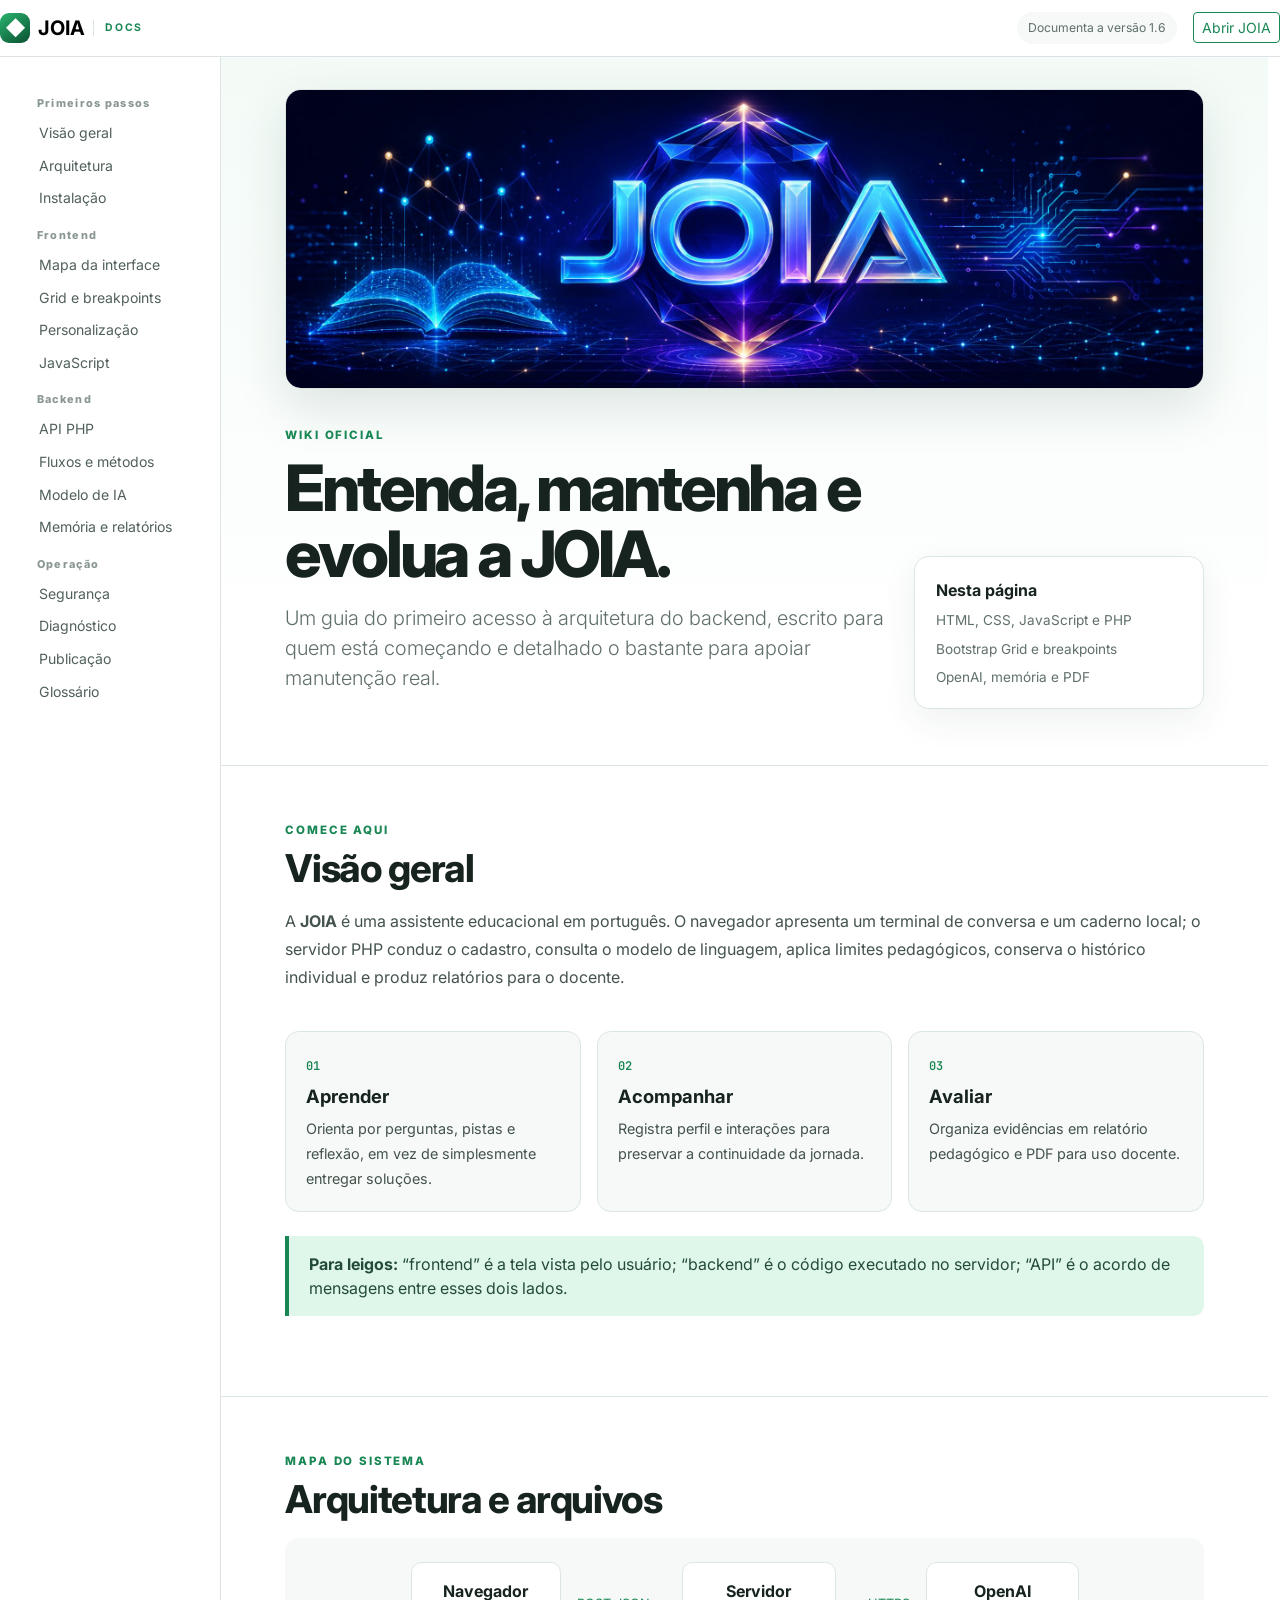
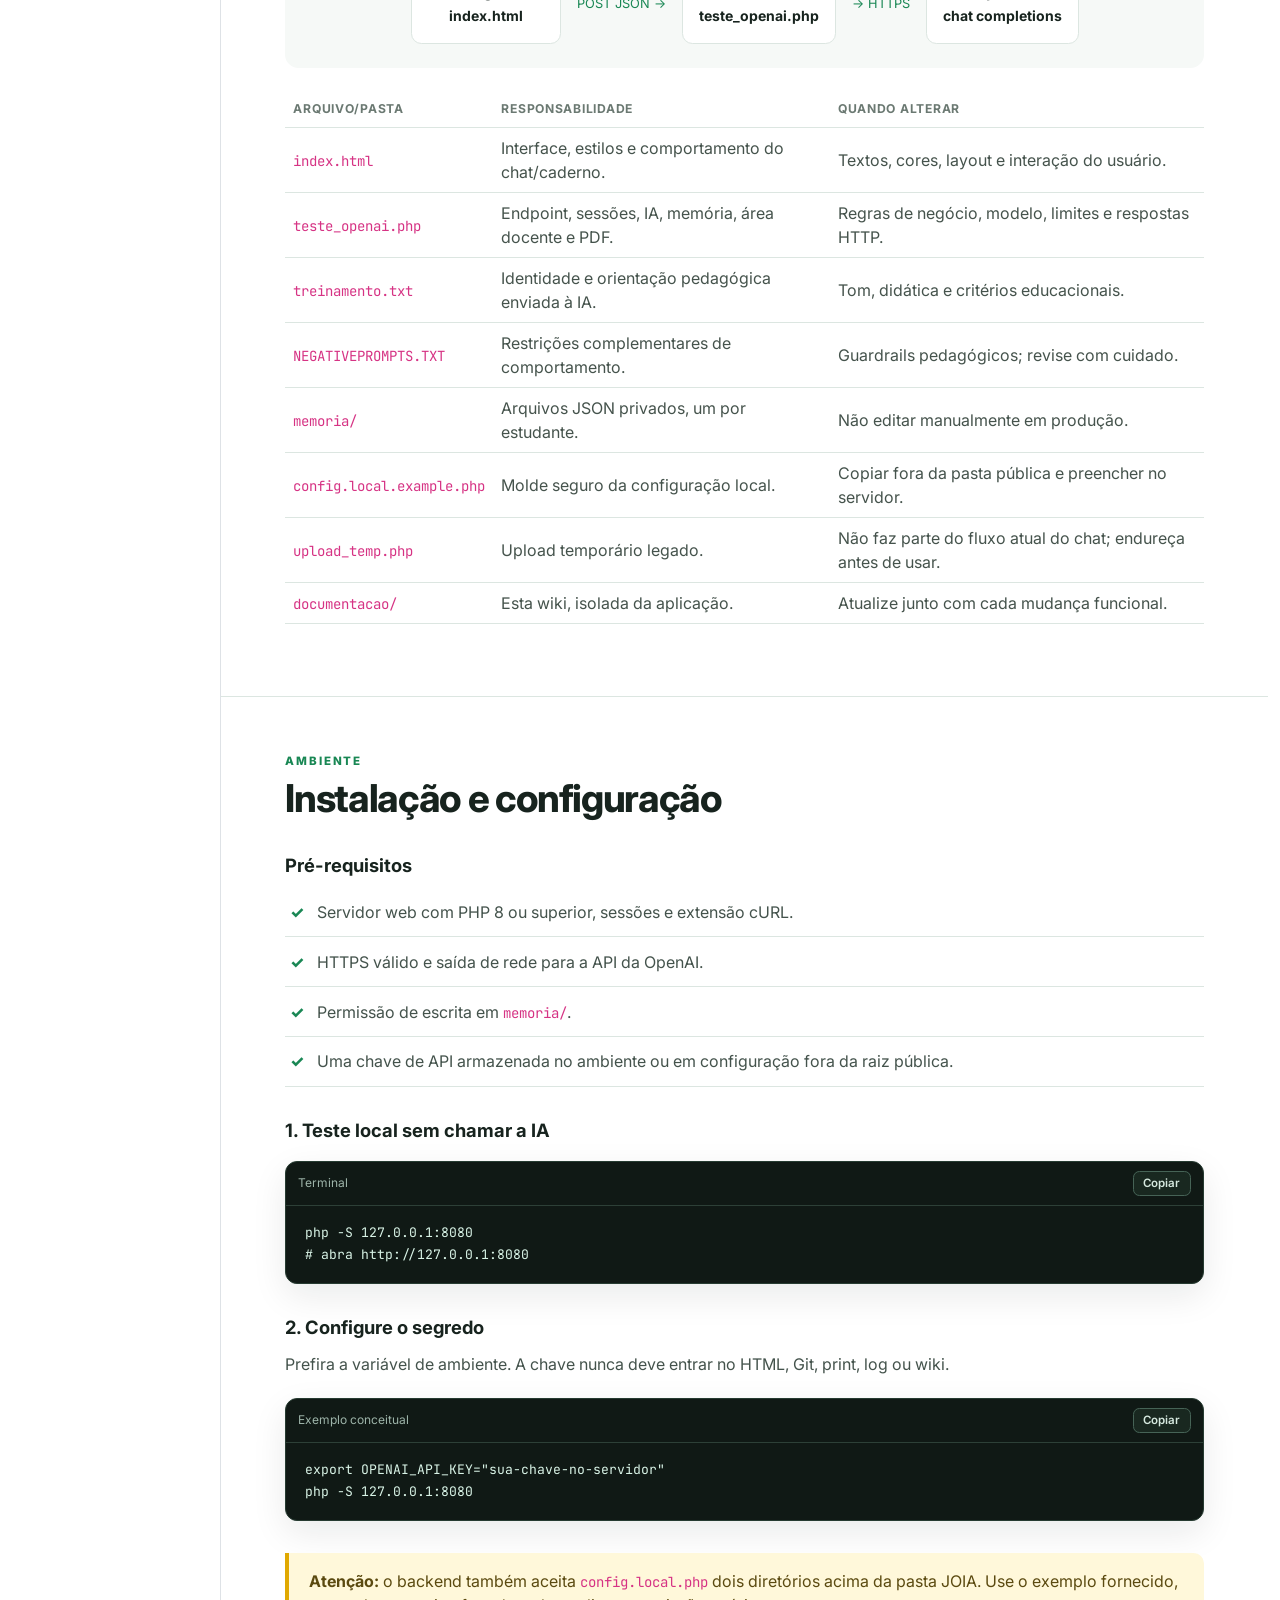
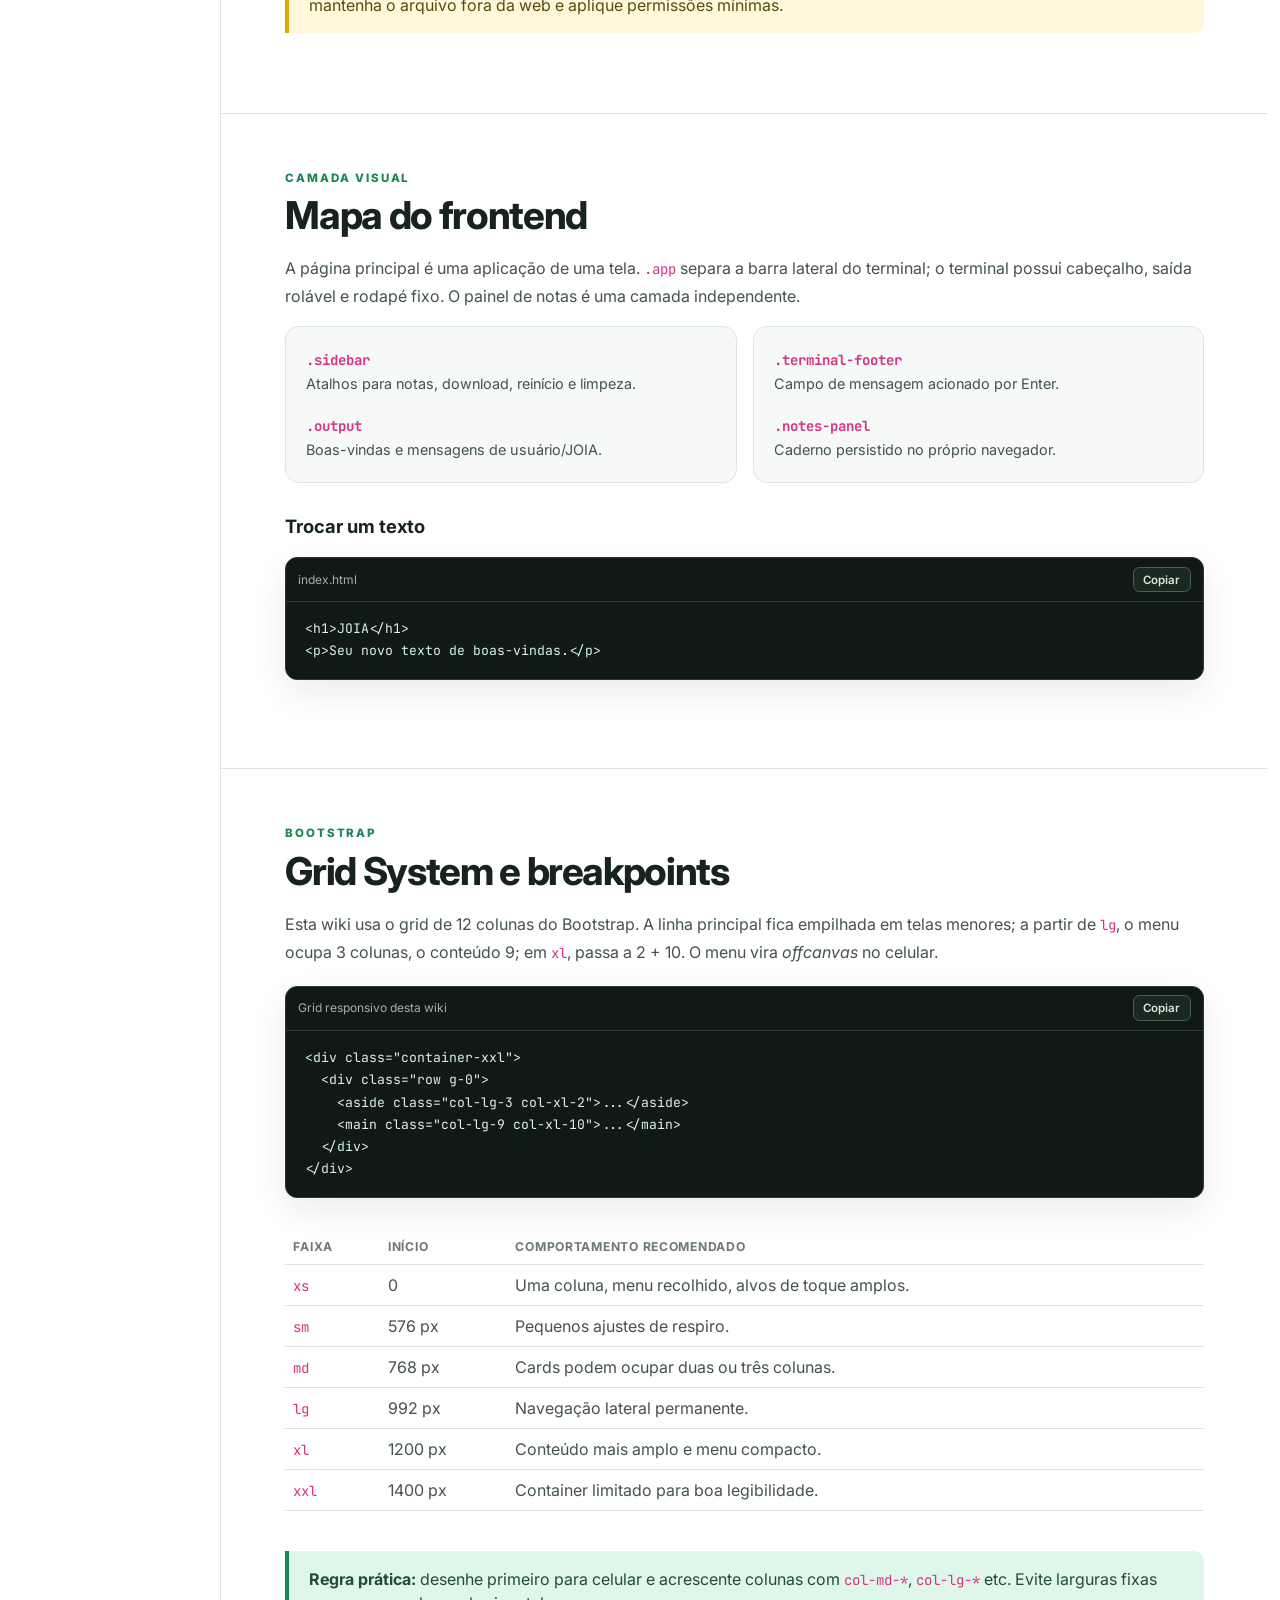
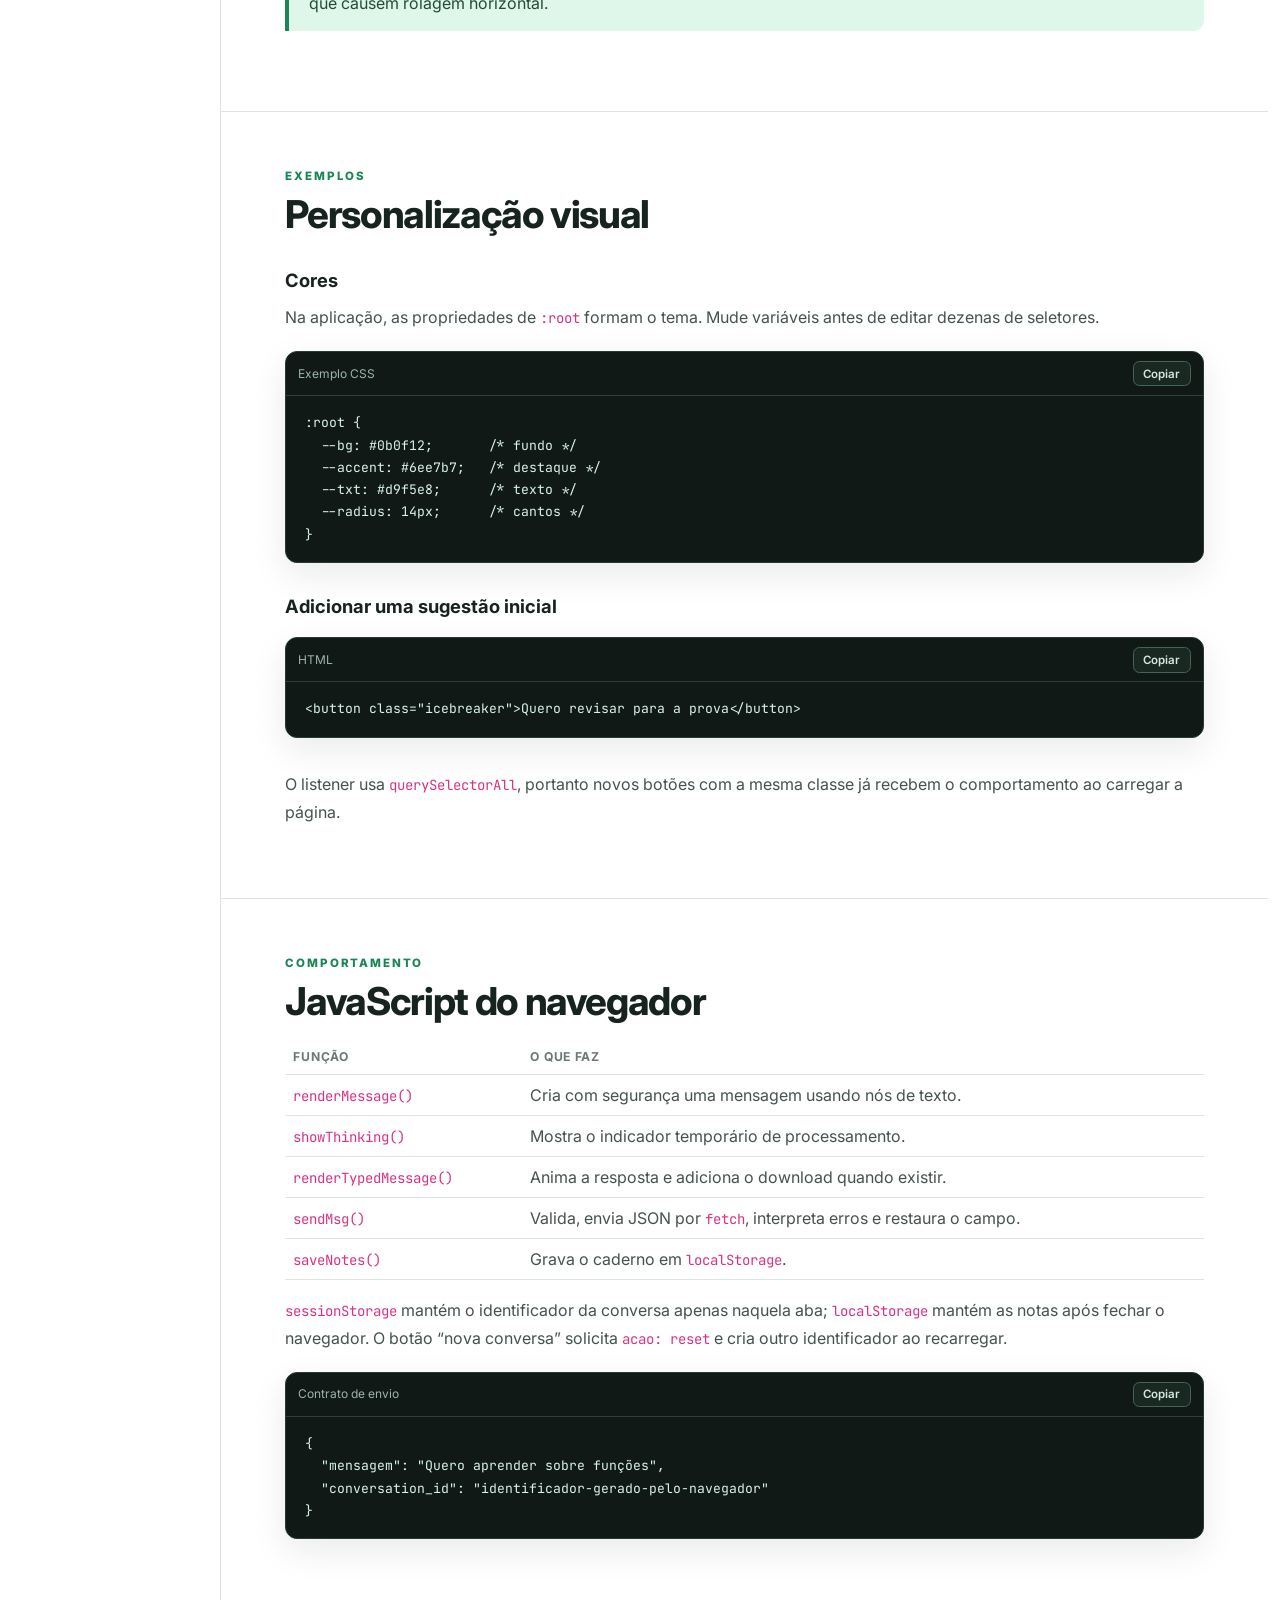
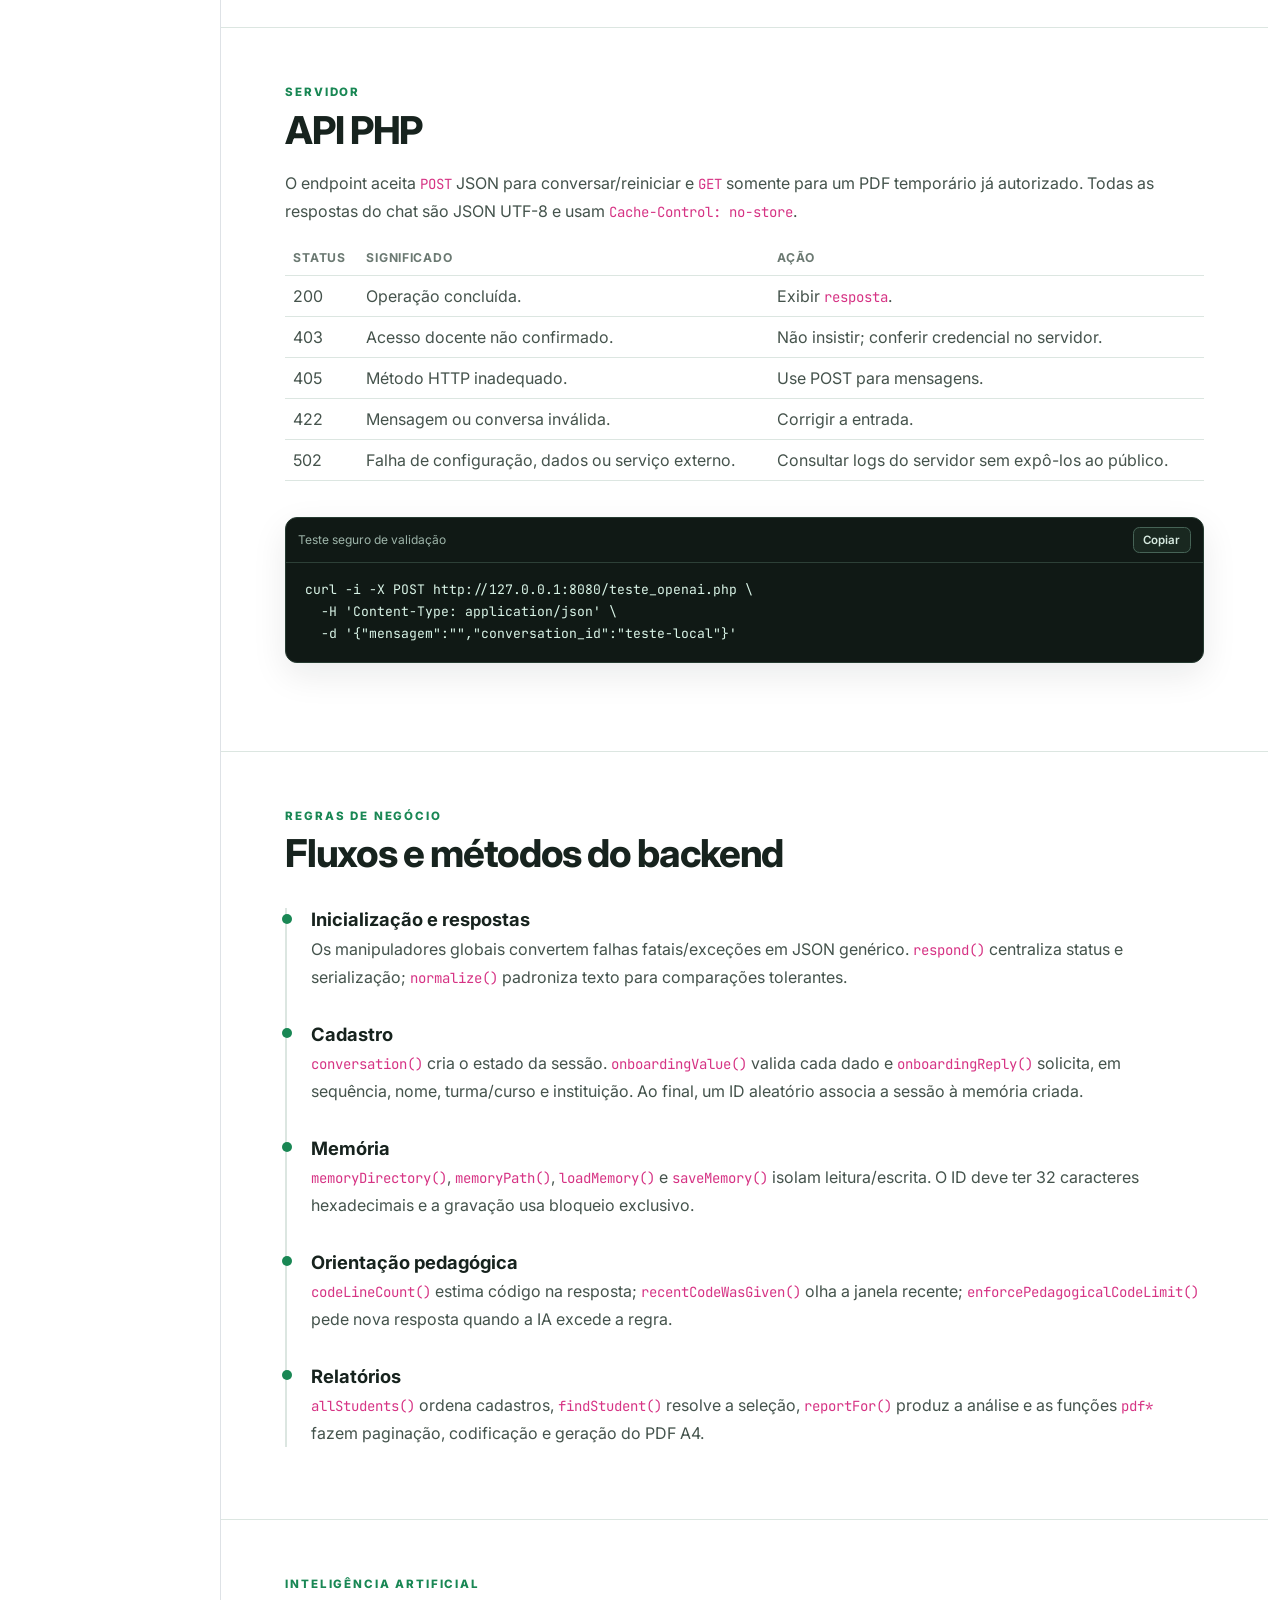
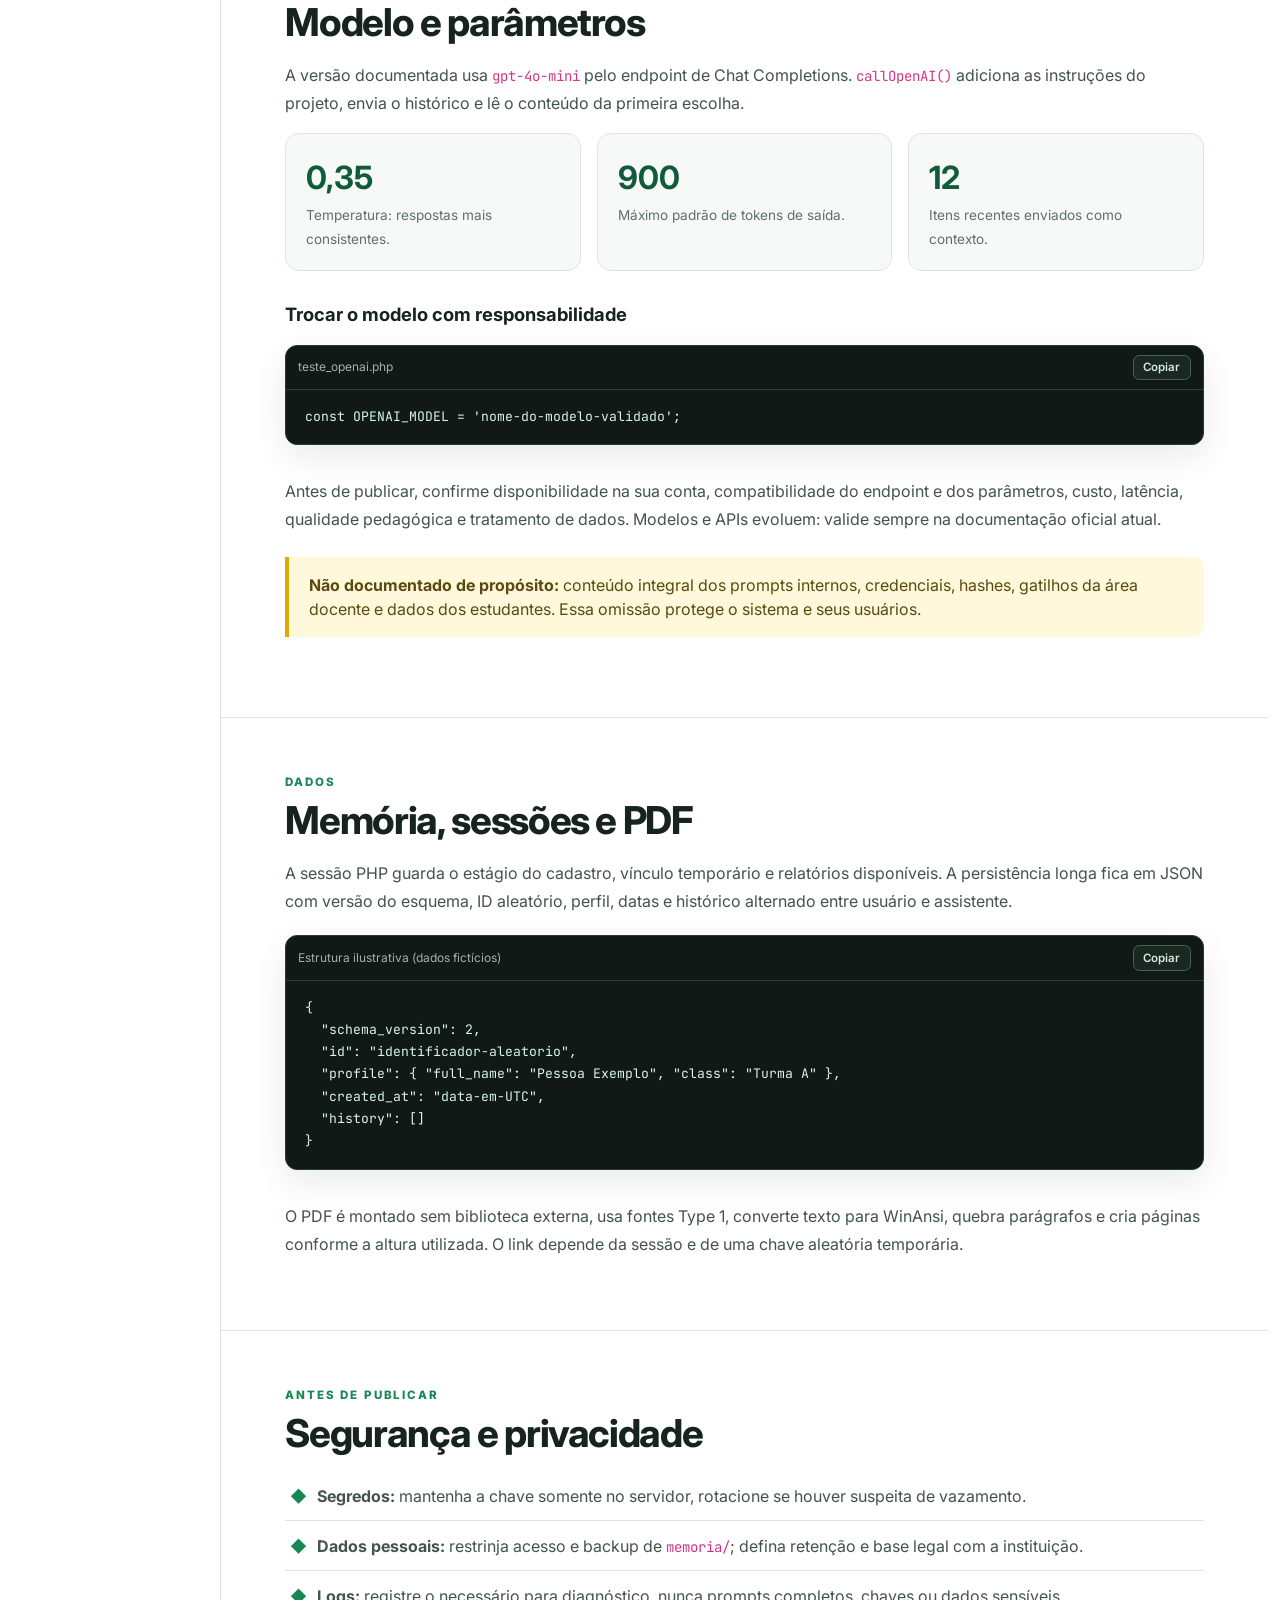
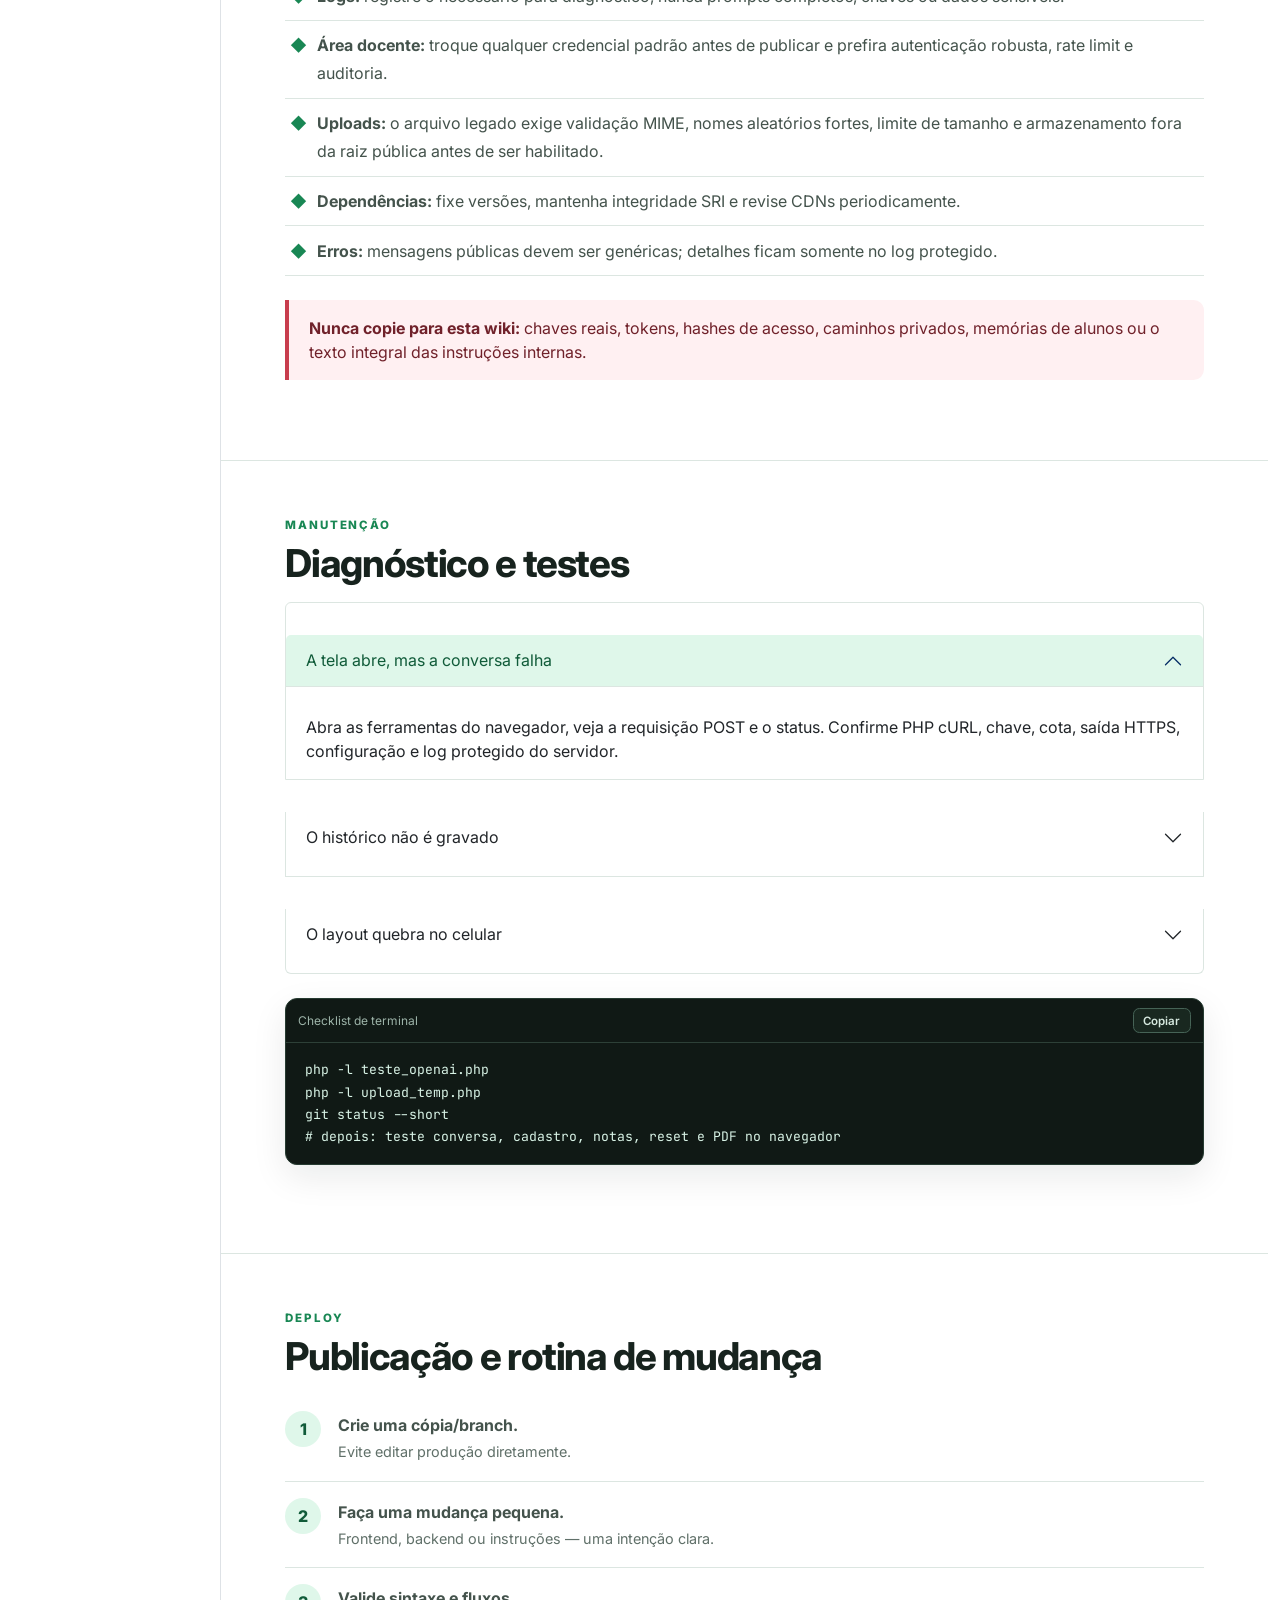
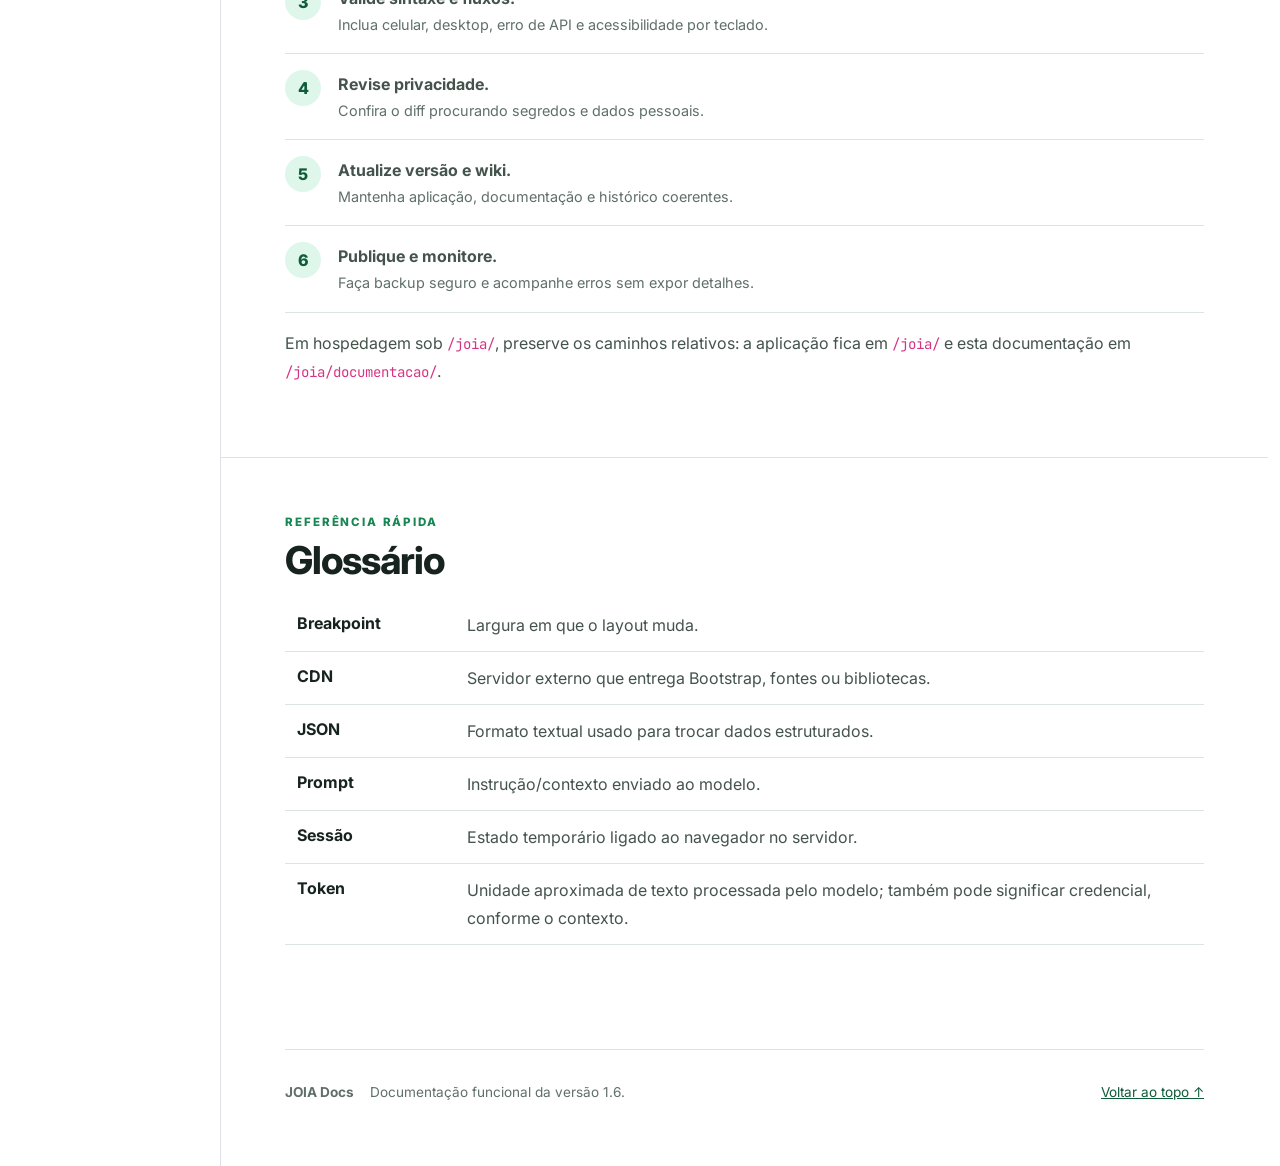
==== documentacao/index.html @ df4a6a9e "docs: adiciona wiki responsiva da JOIA" ====
<!doctype html>
<html lang="pt-BR" data-bs-theme="light">
<head>
  <meta charset="utf-8">
  <meta name="viewport" content="width=device-width, initial-scale=1">
  <meta name="description" content="Wiki técnica e funcional da plataforma educacional JOIA.">
  <title>JOIA Docs — Wiki técnica</title>
  <link rel="preconnect" href="https://fonts.googleapis.com">
  <link rel="preconnect" href="https://fonts.gstatic.com" crossorigin>
  <link href="https://fonts.googleapis.com/css2?family=Inter:wght@400;500;600;700;800&family=JetBrains+Mono:wght@400;600&display=swap" rel="stylesheet">
  <link href="https://cdn.jsdelivr.net/npm/bootstrap@5.3.3/dist/css/bootstrap.min.css" rel="stylesheet" integrity="sha384-QWTKZyjpPEjISv5WaRU9OFeRpok6YctnYmDr5pNlyT2bRjXh0JMhjY6hW+ALEwIH" crossorigin="anonymous">
  <link rel="stylesheet" href="assets/wiki.css">
</head>
<body>
  <a class="skip-link" href="#conteudo">Pular para o conteúdo</a>
  <header class="wiki-navbar sticky-top border-bottom" aria-label="Cabeçalho principal">
    <nav class="navbar navbar-expand-lg container-xxl py-2">
      <a class="navbar-brand d-flex align-items-center gap-2 fw-bold" href="#inicio"><span class="brand-gem">◆</span> JOIA <span class="docs-label">DOCS</span></a>
      <button class="navbar-toggler" type="button" data-bs-toggle="offcanvas" data-bs-target="#wikiMenu" aria-controls="wikiMenu" aria-label="Abrir navegação"><span class="navbar-toggler-icon"></span></button>
      <div class="ms-auto d-none d-lg-flex align-items-center gap-3">
        <span class="version-pill">Documenta a versão 1.6</span>
        <a class="btn btn-sm btn-outline-success" href="../index.html">Abrir JOIA</a>
      </div>
    </nav>
  </header>

  <div class="container-xxl">
    <div class="row g-0">
      <aside class="col-lg-3 col-xl-2 border-end wiki-sidebar">
        <div class="offcanvas-lg offcanvas-start" tabindex="-1" id="wikiMenu" aria-labelledby="wikiMenuLabel">
          <div class="offcanvas-header"><h2 class="offcanvas-title h5" id="wikiMenuLabel">Conteúdo</h2><button type="button" class="btn-close" data-bs-dismiss="offcanvas" data-bs-target="#wikiMenu" aria-label="Fechar"></button></div>
          <div class="offcanvas-body p-lg-0"><nav id="indice" class="nav flex-column wiki-nav" aria-label="Índice da documentação">
            <span class="nav-heading">Primeiros passos</span>
            <a class="nav-link" href="#visao-geral">Visão geral</a><a class="nav-link" href="#arquitetura">Arquitetura</a><a class="nav-link" href="#instalacao">Instalação</a>
            <span class="nav-heading">Frontend</span>
            <a class="nav-link" href="#frontend">Mapa da interface</a><a class="nav-link" href="#responsividade">Grid e breakpoints</a><a class="nav-link" href="#personalizacao">Personalização</a><a class="nav-link" href="#javascript">JavaScript</a>
            <span class="nav-heading">Backend</span>
            <a class="nav-link" href="#api">API PHP</a><a class="nav-link" href="#fluxos">Fluxos e métodos</a><a class="nav-link" href="#modelo">Modelo de IA</a><a class="nav-link" href="#memoria">Memória e relatórios</a>
            <span class="nav-heading">Operação</span>
            <a class="nav-link" href="#seguranca">Segurança</a><a class="nav-link" href="#diagnostico">Diagnóstico</a><a class="nav-link" href="#publicacao">Publicação</a><a class="nav-link" href="#glossario">Glossário</a>
          </nav></div>
        </div>
      </aside>

      <main id="conteudo" class="col-lg-9 col-xl-10 wiki-main" data-bs-spy="scroll" data-bs-target="#indice" data-bs-smooth-scroll="true" tabindex="-1">
        <section id="inicio" class="hero-section">
          <img class="hero-banner" src="../assets/readme/joia-banner.svg" alt="JOIA: educação e inteligência artificial">
          <div class="row align-items-end g-4 mt-2"><div class="col-xl-8"><span class="eyebrow">WIKI OFICIAL</span><h1>Entenda, mantenha e evolua a JOIA.</h1><p class="lead">Um guia do primeiro acesso à arquitetura do backend, escrito para quem está começando e detalhado o bastante para apoiar manutenção real.</p></div><div class="col-xl-4"><div class="quick-card"><strong>Nesta página</strong><span>HTML, CSS, JavaScript e PHP</span><span>Bootstrap Grid e breakpoints</span><span>OpenAI, memória e PDF</span></div></div></div>
        </section>

        <section id="visao-geral" class="doc-section"><div class="section-kicker">COMECE AQUI</div><h2>Visão geral</h2><p>A <strong>JOIA</strong> é uma assistente educacional em português. O navegador apresenta um terminal de conversa e um caderno local; o servidor PHP conduz o cadastro, consulta o modelo de linguagem, aplica limites pedagógicos, conserva o histórico individual e produz relatórios para o docente.</p>
          <div class="row g-3 my-4"><div class="col-md-4"><article class="feature-card"><span>01</span><h3>Aprender</h3><p>Orienta por perguntas, pistas e reflexão, em vez de simplesmente entregar soluções.</p></article></div><div class="col-md-4"><article class="feature-card"><span>02</span><h3>Acompanhar</h3><p>Registra perfil e interações para preservar a continuidade da jornada.</p></article></div><div class="col-md-4"><article class="feature-card"><span>03</span><h3>Avaliar</h3><p>Organiza evidências em relatório pedagógico e PDF para uso docente.</p></article></div></div>
          <div class="callout"><strong>Para leigos:</strong> “frontend” é a tela vista pelo usuário; “backend” é o código executado no servidor; “API” é o acordo de mensagens entre esses dois lados.</div>
        </section>

        <section id="arquitetura" class="doc-section"><div class="section-kicker">MAPA DO SISTEMA</div><h2>Arquitetura e arquivos</h2><div class="architecture"><div>Navegador<br><small>index.html</small></div><span>POST JSON →</span><div>Servidor<br><small>teste_openai.php</small></div><span>→ HTTPS</span><div>OpenAI<br><small>chat completions</small></div></div>
          <div class="table-responsive mt-4"><table class="table align-middle"><thead><tr><th>Arquivo/pasta</th><th>Responsabilidade</th><th>Quando alterar</th></tr></thead><tbody>
            <tr><td><code>index.html</code></td><td>Interface, estilos e comportamento do chat/caderno.</td><td>Textos, cores, layout e interação do usuário.</td></tr><tr><td><code>teste_openai.php</code></td><td>Endpoint, sessões, IA, memória, área docente e PDF.</td><td>Regras de negócio, modelo, limites e respostas HTTP.</td></tr><tr><td><code>treinamento.txt</code></td><td>Identidade e orientação pedagógica enviada à IA.</td><td>Tom, didática e critérios educacionais.</td></tr><tr><td><code>NEGATIVEPROMPTS.TXT</code></td><td>Restrições complementares de comportamento.</td><td>Guardrails pedagógicos; revise com cuidado.</td></tr><tr><td><code>memoria/</code></td><td>Arquivos JSON privados, um por estudante.</td><td>Não editar manualmente em produção.</td></tr><tr><td><code>config.local.example.php</code></td><td>Molde seguro da configuração local.</td><td>Copiar fora da pasta pública e preencher no servidor.</td></tr><tr><td><code>upload_temp.php</code></td><td>Upload temporário legado.</td><td>Não faz parte do fluxo atual do chat; endureça antes de usar.</td></tr><tr><td><code>documentacao/</code></td><td>Esta wiki, isolada da aplicação.</td><td>Atualize junto com cada mudança funcional.</td></tr>
          </tbody></table></div>
        </section>

        <section id="instalacao" class="doc-section"><div class="section-kicker">AMBIENTE</div><h2>Instalação e configuração</h2><h3>Pré-requisitos</h3><ul class="check-list"><li>Servidor web com PHP 8 ou superior, sessões e extensão cURL.</li><li>HTTPS válido e saída de rede para a API da OpenAI.</li><li>Permissão de escrita em <code>memoria/</code>.</li><li>Uma chave de API armazenada no ambiente ou em configuração fora da raiz pública.</li></ul>
          <h3>1. Teste local sem chamar a IA</h3><div class="code-example"><div class="code-toolbar"><span>Terminal</span><button class="copy-btn" type="button">Copiar</button></div><pre><code>php -S 127.0.0.1:8080
# abra http://127.0.0.1:8080</code></pre></div>
          <h3>2. Configure o segredo</h3><p>Prefira a variável de ambiente. A chave nunca deve entrar no HTML, Git, print, log ou wiki.</p><div class="code-example"><div class="code-toolbar"><span>Exemplo conceitual</span><button class="copy-btn" type="button">Copiar</button></div><pre><code>export OPENAI_API_KEY="sua-chave-no-servidor"
php -S 127.0.0.1:8080</code></pre></div>
          <div class="callout warning"><strong>Atenção:</strong> o backend também aceita <code>config.local.php</code> dois diretórios acima da pasta JOIA. Use o exemplo fornecido, mantenha o arquivo fora da web e aplique permissões mínimas.</div>
        </section>

        <section id="frontend" class="doc-section"><div class="section-kicker">CAMADA VISUAL</div><h2>Mapa do frontend</h2><p>A página principal é uma aplicação de uma tela. <code>.app</code> separa a barra lateral do terminal; o terminal possui cabeçalho, saída rolável e rodapé fixo. O painel de notas é uma camada independente.</p><div class="row g-3"><div class="col-md-6"><div class="mini-map"><b><code>.sidebar</code></b><p>Atalhos para notas, download, reinício e limpeza.</p><b><code>.output</code></b><p>Boas-vindas e mensagens de usuário/JOIA.</p></div></div><div class="col-md-6"><div class="mini-map"><b><code>.terminal-footer</code></b><p>Campo de mensagem acionado por Enter.</p><b><code>.notes-panel</code></b><p>Caderno persistido no próprio navegador.</p></div></div></div>
          <h3>Trocar um texto</h3><div class="code-example"><div class="code-toolbar"><span>index.html</span><button class="copy-btn" type="button">Copiar</button></div><pre><code>&lt;h1&gt;JOIA&lt;/h1&gt;
&lt;p&gt;Seu novo texto de boas-vindas.&lt;/p&gt;</code></pre></div>
        </section>

        <section id="responsividade" class="doc-section"><div class="section-kicker">BOOTSTRAP</div><h2>Grid System e breakpoints</h2><p>Esta wiki usa o grid de 12 colunas do Bootstrap. A linha principal fica empilhada em telas menores; a partir de <code>lg</code>, o menu ocupa 3 colunas, o conteúdo 9; em <code>xl</code>, passa a 2 + 10. O menu vira <em>offcanvas</em> no celular.</p>
          <div class="code-example"><div class="code-toolbar"><span>Grid responsivo desta wiki</span><button class="copy-btn" type="button">Copiar</button></div><pre><code>&lt;div class="container-xxl"&gt;
  &lt;div class="row g-0"&gt;
    &lt;aside class="col-lg-3 col-xl-2"&gt;...&lt;/aside&gt;
    &lt;main class="col-lg-9 col-xl-10"&gt;...&lt;/main&gt;
  &lt;/div&gt;
&lt;/div&gt;</code></pre></div>
          <div class="table-responsive"><table class="table"><thead><tr><th>Faixa</th><th>Início</th><th>Comportamento recomendado</th></tr></thead><tbody><tr><td><code>xs</code></td><td>0</td><td>Uma coluna, menu recolhido, alvos de toque amplos.</td></tr><tr><td><code>sm</code></td><td>576 px</td><td>Pequenos ajustes de respiro.</td></tr><tr><td><code>md</code></td><td>768 px</td><td>Cards podem ocupar duas ou três colunas.</td></tr><tr><td><code>lg</code></td><td>992 px</td><td>Navegação lateral permanente.</td></tr><tr><td><code>xl</code></td><td>1200 px</td><td>Conteúdo mais amplo e menu compacto.</td></tr><tr><td><code>xxl</code></td><td>1400 px</td><td>Container limitado para boa legibilidade.</td></tr></tbody></table></div>
          <div class="callout"><strong>Regra prática:</strong> desenhe primeiro para celular e acrescente colunas com <code>col-md-*</code>, <code>col-lg-*</code> etc. Evite larguras fixas que causem rolagem horizontal.</div>
        </section>

        <section id="personalizacao" class="doc-section"><div class="section-kicker">EXEMPLOS</div><h2>Personalização visual</h2><h3>Cores</h3><p>Na aplicação, as propriedades de <code>:root</code> formam o tema. Mude variáveis antes de editar dezenas de seletores.</p><div class="code-example"><div class="code-toolbar"><span>Exemplo CSS</span><button class="copy-btn" type="button">Copiar</button></div><pre><code>:root {
  --bg: #0b0f12;       /* fundo */
  --accent: #6ee7b7;   /* destaque */
  --txt: #d9f5e8;      /* texto */
  --radius: 14px;      /* cantos */
}</code></pre></div><h3>Adicionar uma sugestão inicial</h3><div class="code-example"><div class="code-toolbar"><span>HTML</span><button class="copy-btn" type="button">Copiar</button></div><pre><code>&lt;button class="icebreaker"&gt;Quero revisar para a prova&lt;/button&gt;</code></pre></div><p>O listener usa <code>querySelectorAll</code>, portanto novos botões com a mesma classe já recebem o comportamento ao carregar a página.</p>
        </section>

        <section id="javascript" class="doc-section"><div class="section-kicker">COMPORTAMENTO</div><h2>JavaScript do navegador</h2><div class="table-responsive"><table class="table"><thead><tr><th>Função</th><th>O que faz</th></tr></thead><tbody><tr><td><code>renderMessage()</code></td><td>Cria com segurança uma mensagem usando nós de texto.</td></tr><tr><td><code>showThinking()</code></td><td>Mostra o indicador temporário de processamento.</td></tr><tr><td><code>renderTypedMessage()</code></td><td>Anima a resposta e adiciona o download quando existir.</td></tr><tr><td><code>sendMsg()</code></td><td>Valida, envia JSON por <code>fetch</code>, interpreta erros e restaura o campo.</td></tr><tr><td><code>saveNotes()</code></td><td>Grava o caderno em <code>localStorage</code>.</td></tr></tbody></table></div>
          <p><code>sessionStorage</code> mantém o identificador da conversa apenas naquela aba; <code>localStorage</code> mantém as notas após fechar o navegador. O botão “nova conversa” solicita <code>acao: reset</code> e cria outro identificador ao recarregar.</p>
          <div class="code-example"><div class="code-toolbar"><span>Contrato de envio</span><button class="copy-btn" type="button">Copiar</button></div><pre><code>{
  "mensagem": "Quero aprender sobre funções",
  "conversation_id": "identificador-gerado-pelo-navegador"
}</code></pre></div>
        </section>

        <section id="api" class="doc-section"><div class="section-kicker">SERVIDOR</div><h2>API PHP</h2><p>O endpoint aceita <code>POST</code> JSON para conversar/reiniciar e <code>GET</code> somente para um PDF temporário já autorizado. Todas as respostas do chat são JSON UTF-8 e usam <code>Cache-Control: no-store</code>.</p>
          <div class="table-responsive"><table class="table"><thead><tr><th>Status</th><th>Significado</th><th>Ação</th></tr></thead><tbody><tr><td>200</td><td>Operação concluída.</td><td>Exibir <code>resposta</code>.</td></tr><tr><td>403</td><td>Acesso docente não confirmado.</td><td>Não insistir; conferir credencial no servidor.</td></tr><tr><td>405</td><td>Método HTTP inadequado.</td><td>Use POST para mensagens.</td></tr><tr><td>422</td><td>Mensagem ou conversa inválida.</td><td>Corrigir a entrada.</td></tr><tr><td>502</td><td>Falha de configuração, dados ou serviço externo.</td><td>Consultar logs do servidor sem expô-los ao público.</td></tr></tbody></table></div>
          <div class="code-example"><div class="code-toolbar"><span>Teste seguro de validação</span><button class="copy-btn" type="button">Copiar</button></div><pre><code>curl -i -X POST http://127.0.0.1:8080/teste_openai.php \
  -H 'Content-Type: application/json' \
  -d '{"mensagem":"","conversation_id":"teste-local"}'</code></pre></div>
        </section>

        <section id="fluxos" class="doc-section"><div class="section-kicker">REGRAS DE NEGÓCIO</div><h2>Fluxos e métodos do backend</h2><div class="method-list">
          <article><h3>Inicialização e respostas</h3><p>Os manipuladores globais convertem falhas fatais/exceções em JSON genérico. <code>respond()</code> centraliza status e serialização; <code>normalize()</code> padroniza texto para comparações tolerantes.</p></article>
          <article><h3>Cadastro</h3><p><code>conversation()</code> cria o estado da sessão. <code>onboardingValue()</code> valida cada dado e <code>onboardingReply()</code> solicita, em sequência, nome, turma/curso e instituição. Ao final, um ID aleatório associa a sessão à memória criada.</p></article>
          <article><h3>Memória</h3><p><code>memoryDirectory()</code>, <code>memoryPath()</code>, <code>loadMemory()</code> e <code>saveMemory()</code> isolam leitura/escrita. O ID deve ter 32 caracteres hexadecimais e a gravação usa bloqueio exclusivo.</p></article>
          <article><h3>Orientação pedagógica</h3><p><code>codeLineCount()</code> estima código na resposta; <code>recentCodeWasGiven()</code> olha a janela recente; <code>enforcePedagogicalCodeLimit()</code> pede nova resposta quando a IA excede a regra.</p></article>
          <article><h3>Relatórios</h3><p><code>allStudents()</code> ordena cadastros, <code>findStudent()</code> resolve a seleção, <code>reportFor()</code> produz a análise e as funções <code>pdf*</code> fazem paginação, codificação e geração do PDF A4.</p></article>
        </div></section>

        <section id="modelo" class="doc-section"><div class="section-kicker">INTELIGÊNCIA ARTIFICIAL</div><h2>Modelo e parâmetros</h2><p>A versão documentada usa <code>gpt-4o-mini</code> pelo endpoint de Chat Completions. <code>callOpenAI()</code> adiciona as instruções do projeto, envia o histórico e lê o conteúdo da primeira escolha.</p><div class="row g-3"><div class="col-md-4"><div class="metric"><b>0,35</b><span>Temperatura: respostas mais consistentes.</span></div></div><div class="col-md-4"><div class="metric"><b>900</b><span>Máximo padrão de tokens de saída.</span></div></div><div class="col-md-4"><div class="metric"><b>12</b><span>Itens recentes enviados como contexto.</span></div></div></div>
          <h3>Trocar o modelo com responsabilidade</h3><div class="code-example"><div class="code-toolbar"><span>teste_openai.php</span><button class="copy-btn" type="button">Copiar</button></div><pre><code>const OPENAI_MODEL = 'nome-do-modelo-validado';</code></pre></div><p>Antes de publicar, confirme disponibilidade na sua conta, compatibilidade do endpoint e dos parâmetros, custo, latência, qualidade pedagógica e tratamento de dados. Modelos e APIs evoluem: valide sempre na documentação oficial atual.</p>
          <div class="callout warning"><strong>Não documentado de propósito:</strong> conteúdo integral dos prompts internos, credenciais, hashes, gatilhos da área docente e dados dos estudantes. Essa omissão protege o sistema e seus usuários.</div>
        </section>

        <section id="memoria" class="doc-section"><div class="section-kicker">DADOS</div><h2>Memória, sessões e PDF</h2><p>A sessão PHP guarda o estágio do cadastro, vínculo temporário e relatórios disponíveis. A persistência longa fica em JSON com versão do esquema, ID aleatório, perfil, datas e histórico alternado entre usuário e assistente.</p><div class="code-example"><div class="code-toolbar"><span>Estrutura ilustrativa (dados fictícios)</span><button class="copy-btn" type="button">Copiar</button></div><pre><code>{
  "schema_version": 2,
  "id": "identificador-aleatorio",
  "profile": { "full_name": "Pessoa Exemplo", "class": "Turma A" },
  "created_at": "data-em-UTC",
  "history": []
}</code></pre></div><p>O PDF é montado sem biblioteca externa, usa fontes Type 1, converte texto para WinAnsi, quebra parágrafos e cria páginas conforme a altura utilizada. O link depende da sessão e de uma chave aleatória temporária.</p></section>

        <section id="seguranca" class="doc-section"><div class="section-kicker">ANTES DE PUBLICAR</div><h2>Segurança e privacidade</h2><ul class="security-list"><li><strong>Segredos:</strong> mantenha a chave somente no servidor, rotacione se houver suspeita de vazamento.</li><li><strong>Dados pessoais:</strong> restrinja acesso e backup de <code>memoria/</code>; defina retenção e base legal com a instituição.</li><li><strong>Logs:</strong> registre o necessário para diagnóstico, nunca prompts completos, chaves ou dados sensíveis.</li><li><strong>Área docente:</strong> troque qualquer credencial padrão antes de publicar e prefira autenticação robusta, rate limit e auditoria.</li><li><strong>Uploads:</strong> o arquivo legado exige validação MIME, nomes aleatórios fortes, limite de tamanho e armazenamento fora da raiz pública antes de ser habilitado.</li><li><strong>Dependências:</strong> fixe versões, mantenha integridade SRI e revise CDNs periodicamente.</li><li><strong>Erros:</strong> mensagens públicas devem ser genéricas; detalhes ficam somente no log protegido.</li></ul><div class="callout danger"><strong>Nunca copie para esta wiki:</strong> chaves reais, tokens, hashes de acesso, caminhos privados, memórias de alunos ou o texto integral das instruções internas.</div></section>

        <section id="diagnostico" class="doc-section"><div class="section-kicker">MANUTENÇÃO</div><h2>Diagnóstico e testes</h2><div class="accordion" id="faq"><div class="accordion-item"><h3 class="accordion-header"><button class="accordion-button" type="button" data-bs-toggle="collapse" data-bs-target="#f1">A tela abre, mas a conversa falha</button></h3><div id="f1" class="accordion-collapse collapse show" data-bs-parent="#faq"><div class="accordion-body">Abra as ferramentas do navegador, veja a requisição POST e o status. Confirme PHP cURL, chave, cota, saída HTTPS, configuração e log protegido do servidor.</div></div></div><div class="accordion-item"><h3 class="accordion-header"><button class="accordion-button collapsed" type="button" data-bs-toggle="collapse" data-bs-target="#f2">O histórico não é gravado</button></h3><div id="f2" class="accordion-collapse collapse" data-bs-parent="#faq"><div class="accordion-body">Verifique se <code>memoria/</code> existe e se o usuário do servidor possui escrita, sem conceder permissão pública ampla.</div></div></div><div class="accordion-item"><h3 class="accordion-header"><button class="accordion-button collapsed" type="button" data-bs-toggle="collapse" data-bs-target="#f3">O layout quebra no celular</button></h3><div id="f3" class="accordion-collapse collapse" data-bs-parent="#faq"><div class="accordion-body">Teste em 320, 576, 768, 992 e 1200 px. Procure larguras fixas, conteúdo sem quebra e elementos que ignoram <code>min-width: 0</code>.</div></div></div></div>
          <div class="code-example mt-4"><div class="code-toolbar"><span>Checklist de terminal</span><button class="copy-btn" type="button">Copiar</button></div><pre><code>php -l teste_openai.php
php -l upload_temp.php
git status --short
# depois: teste conversa, cadastro, notas, reset e PDF no navegador</code></pre></div>
        </section>

        <section id="publicacao" class="doc-section"><div class="section-kicker">DEPLOY</div><h2>Publicação e rotina de mudança</h2><ol class="steps"><li><b>Crie uma cópia/branch.</b><span>Evite editar produção diretamente.</span></li><li><b>Faça uma mudança pequena.</b><span>Frontend, backend ou instruções — uma intenção clara.</span></li><li><b>Valide sintaxe e fluxos.</b><span>Inclua celular, desktop, erro de API e acessibilidade por teclado.</span></li><li><b>Revise privacidade.</b><span>Confira o diff procurando segredos e dados pessoais.</span></li><li><b>Atualize versão e wiki.</b><span>Mantenha aplicação, documentação e histórico coerentes.</span></li><li><b>Publique e monitore.</b><span>Faça backup seguro e acompanhe erros sem expor detalhes.</span></li></ol><p>Em hospedagem sob <code>/joia/</code>, preserve os caminhos relativos: a aplicação fica em <code>/joia/</code> e esta documentação em <code>/joia/documentacao/</code>.</p></section>

        <section id="glossario" class="doc-section"><div class="section-kicker">REFERÊNCIA RÁPIDA</div><h2>Glossário</h2><dl class="glossary"><dt>Breakpoint</dt><dd>Largura em que o layout muda.</dd><dt>CDN</dt><dd>Servidor externo que entrega Bootstrap, fontes ou bibliotecas.</dd><dt>JSON</dt><dd>Formato textual usado para trocar dados estruturados.</dd><dt>Prompt</dt><dd>Instrução/contexto enviado ao modelo.</dd><dt>Sessão</dt><dd>Estado temporário ligado ao navegador no servidor.</dd><dt>Token</dt><dd>Unidade aproximada de texto processada pelo modelo; também pode significar credencial, conforme o contexto.</dd></dl></section>

        <footer class="wiki-footer"><strong>JOIA Docs</strong><span>Documentação funcional da versão 1.6.</span><a href="#inicio">Voltar ao topo ↑</a></footer>
      </main>
    </div>
  </div>
  <div class="toast-container position-fixed bottom-0 end-0 p-3"><div id="copyToast" class="toast text-bg-dark" role="status" aria-live="polite" aria-atomic="true"><div class="toast-body">Código copiado.</div></div></div>
  <script src="https://cdn.jsdelivr.net/npm/bootstrap@5.3.3/dist/js/bootstrap.bundle.min.js" integrity="sha384-YvpcrYf0tY3lHB60NNkmXc5s9fDVZLESaAA55NDzOxhy9GkcIdslK1eN7N6jIeHz" crossorigin="anonymous"></script>
  <script src="assets/wiki.js"></script>
</body>
</html>
---- documentacao/assets/wiki.css ----
:root{--ink:#17231e;--muted:#607069;--green:#198754;--green-dark:#105b39;--mint:#dff7ea;--line:#dce6e1;--paper:#fff;--soft:#f6f9f7;--code:#101915}
html{scroll-padding-top:76px}body{font-family:Inter,system-ui,sans-serif;color:var(--ink);background:var(--paper)}code,pre{font-family:"JetBrains Mono",monospace}.skip-link{position:fixed;top:-60px;left:12px;z-index:2000;background:#fff;padding:.75rem 1rem;border-radius:.5rem;color:var(--green-dark)}.skip-link:focus{top:12px}.wiki-navbar{background:#ffffffed;backdrop-filter:blur(12px)}.brand-gem{display:grid;place-items:center;width:30px;height:30px;border-radius:9px;color:#fff;background:linear-gradient(145deg,#29b36e,#0b5132)}.docs-label{font-size:.65rem;letter-spacing:.16em;color:var(--green);border-left:1px solid var(--line);padding-left:.7rem}.version-pill{font-size:.76rem;color:var(--muted);background:var(--soft);padding:.42rem .7rem;border-radius:99px}.wiki-sidebar{position:relative}.offcanvas-lg{padding:1.6rem .8rem}.wiki-nav{position:sticky;top:95px;max-height:calc(100vh - 115px);overflow-y:auto}.nav-heading{padding:.8rem .75rem .3rem;font-size:.68rem;font-weight:800;color:#8a9891;letter-spacing:.12em}.wiki-nav .nav-link{padding:.36rem .75rem;color:#516159;font-size:.88rem;border-left:2px solid transparent}.wiki-nav .nav-link:hover,.wiki-nav .nav-link.active{color:var(--green-dark);background:var(--mint);border-left-color:var(--green);font-weight:600}.wiki-main{min-width:0}.hero-section,.doc-section{padding:3.5rem clamp(1.25rem,5vw,5rem)}.hero-section{padding-top:2rem;background:linear-gradient(180deg,#f3fbf7 0,#fff 85%)}.hero-banner{display:block;width:100%;max-height:300px;object-fit:cover;border-radius:1rem;border:1px solid var(--line);box-shadow:0 18px 50px #123b2920}.eyebrow,.section-kicker{color:var(--green);font-size:.72rem;font-weight:800;letter-spacing:.16em}.hero-section h1{font-size:clamp(2.2rem,5vw,4.8rem);font-weight:800;line-height:1.03;letter-spacing:-.05em;max-width:850px;margin:.65rem 0 1rem}.lead{color:var(--muted);max-width:760px}.quick-card{display:flex;flex-direction:column;gap:.5rem;padding:1.3rem;border:1px solid var(--line);border-radius:.9rem;background:#fff;box-shadow:0 12px 35px #163d2b12}.quick-card span{font-size:.85rem;color:var(--muted)}.doc-section{border-top:1px solid var(--line);max-width:1200px}.doc-section h2{font-size:clamp(1.8rem,3vw,2.7rem);font-weight:750;letter-spacing:-.035em;margin:.35rem 0 1rem}.doc-section h3{font-size:1.15rem;font-weight:700;margin:2rem 0 .75rem}.doc-section p,.doc-section li,.doc-section dd{color:#44534c;line-height:1.75}.feature-card,.mini-map,.metric{height:100%;border:1px solid var(--line);border-radius:.85rem;padding:1.25rem;background:var(--soft)}.feature-card>span{color:var(--green);font:600 .75rem "JetBrains Mono"}.feature-card h3{margin:.55rem 0}.feature-card p,.mini-map p{font-size:.9rem;margin:0}.callout{margin:1.5rem 0;padding:1rem 1.2rem;border-left:4px solid var(--green);background:var(--mint);border-radius:0 .65rem .65rem 0;color:#244b38}.callout.warning{border-color:#e0a800;background:#fff8da;color:#5b4a10}.callout.danger{border-color:#c83d4d;background:#fff0f2;color:#70212a}.architecture{display:flex;align-items:center;justify-content:center;gap:1rem;padding:1.5rem;border-radius:.85rem;background:var(--soft);text-align:center}.architecture div{padding:1rem;min-width:150px;border:1px solid var(--line);background:#fff;border-radius:.65rem;font-weight:700}.architecture span{color:var(--green);font-size:.8rem}.table{--bs-table-bg:transparent;border-color:var(--line)}.table th{font-size:.76rem;text-transform:uppercase;letter-spacing:.06em;color:#6b7972}.table td{color:#45534c}.code-example{margin:1.25rem 0 2rem;border:1px solid #263b31;border-radius:.75rem;overflow:hidden;background:var(--code);box-shadow:0 12px 35px #10191516}.code-toolbar{display:flex;justify-content:space-between;align-items:center;padding:.55rem .75rem;border-bottom:1px solid #2d4037;color:#9db4a9;font-size:.75rem}.copy-btn{border:1px solid #466356;border-radius:.4rem;padding:.3rem .6rem;background:#192820;color:#d6e9df;font:600 .72rem Inter}.copy-btn:hover,.copy-btn:focus{background:#254336;color:#fff}.code-example pre{margin:0;padding:1rem 1.15rem;overflow-x:auto;color:#d9f4e7;font-size:.82rem;line-height:1.7}.check-list,.security-list{list-style:none;padding:0}.check-list li,.security-list li{position:relative;padding:.65rem 0 .65rem 2rem;border-bottom:1px solid var(--line)}.check-list li:before{content:"✓"}.security-list li:before{content:"◆"}.check-list li:before,.security-list li:before{position:absolute;left:.3rem;color:var(--green);font-weight:800}.mini-map b{color:var(--green-dark)}.mini-map p+ b{display:block;margin-top:1rem}.method-list{border-left:2px solid var(--line);padding-left:1.5rem}.method-list article{position:relative}.method-list article:before{content:"";position:absolute;width:10px;height:10px;left:-1.85rem;top:.35rem;border-radius:50%;background:var(--green)}.method-list h3{margin-bottom:.25rem}.metric b{display:block;font-size:2rem;color:var(--green-dark)}.metric span{font-size:.85rem;color:var(--muted)}.accordion{--bs-accordion-active-bg:var(--mint);--bs-accordion-active-color:var(--green-dark);--bs-accordion-border-color:var(--line)}.steps{list-style:none;counter-reset:steps;padding:0}.steps li{counter-increment:steps;display:grid;grid-template-columns:2.5rem 1fr;gap:0 .8rem;padding:1rem 0;border-bottom:1px solid var(--line)}.steps li:before{content:counter(steps);grid-row:1/3;display:grid;place-items:center;width:2.25rem;height:2.25rem;border-radius:50%;background:var(--mint);color:var(--green-dark);font-weight:800}.steps span{grid-column:2;color:var(--muted);font-size:.9rem}.glossary{display:grid;grid-template-columns:minmax(100px,170px) 1fr}.glossary dt,.glossary dd{padding:.75rem;border-bottom:1px solid var(--line);margin:0}.wiki-footer{display:flex;gap:1rem;align-items:center;margin:2rem clamp(1.25rem,5vw,5rem);padding:2rem 0;border-top:1px solid var(--line);color:var(--muted);font-size:.85rem}.wiki-footer a{margin-left:auto;color:var(--green-dark)}
@media(max-width:991.98px){.wiki-sidebar{border:0!important}.offcanvas-lg{padding:0}.hero-section,.doc-section{padding:2.5rem 1.25rem}.hero-section{padding-top:1.25rem}.hero-banner{border-radius:.7rem}.wiki-footer{margin:1rem 1.25rem}.architecture{align-items:stretch;flex-direction:column}.architecture span{transform:rotate(90deg);align-self:center}.offcanvas-body{padding:1rem}.wiki-nav{position:static;max-height:none}}
@media(max-width:575.98px){.hero-section h1{font-size:2.4rem}.doc-section h2{font-size:1.8rem}.glossary{grid-template-columns:1fr}.glossary dt{padding-bottom:.1rem;border-bottom:0}.glossary dd{padding-top:.1rem}.wiki-footer{align-items:flex-start;flex-direction:column}.wiki-footer a{margin-left:0}.code-example{margin-left:-.25rem;margin-right:-.25rem}.table{font-size:.82rem}}
@media(prefers-reduced-motion:reduce){html{scroll-behavior:auto!important}*{scroll-behavior:auto!important;transition:none!important}}
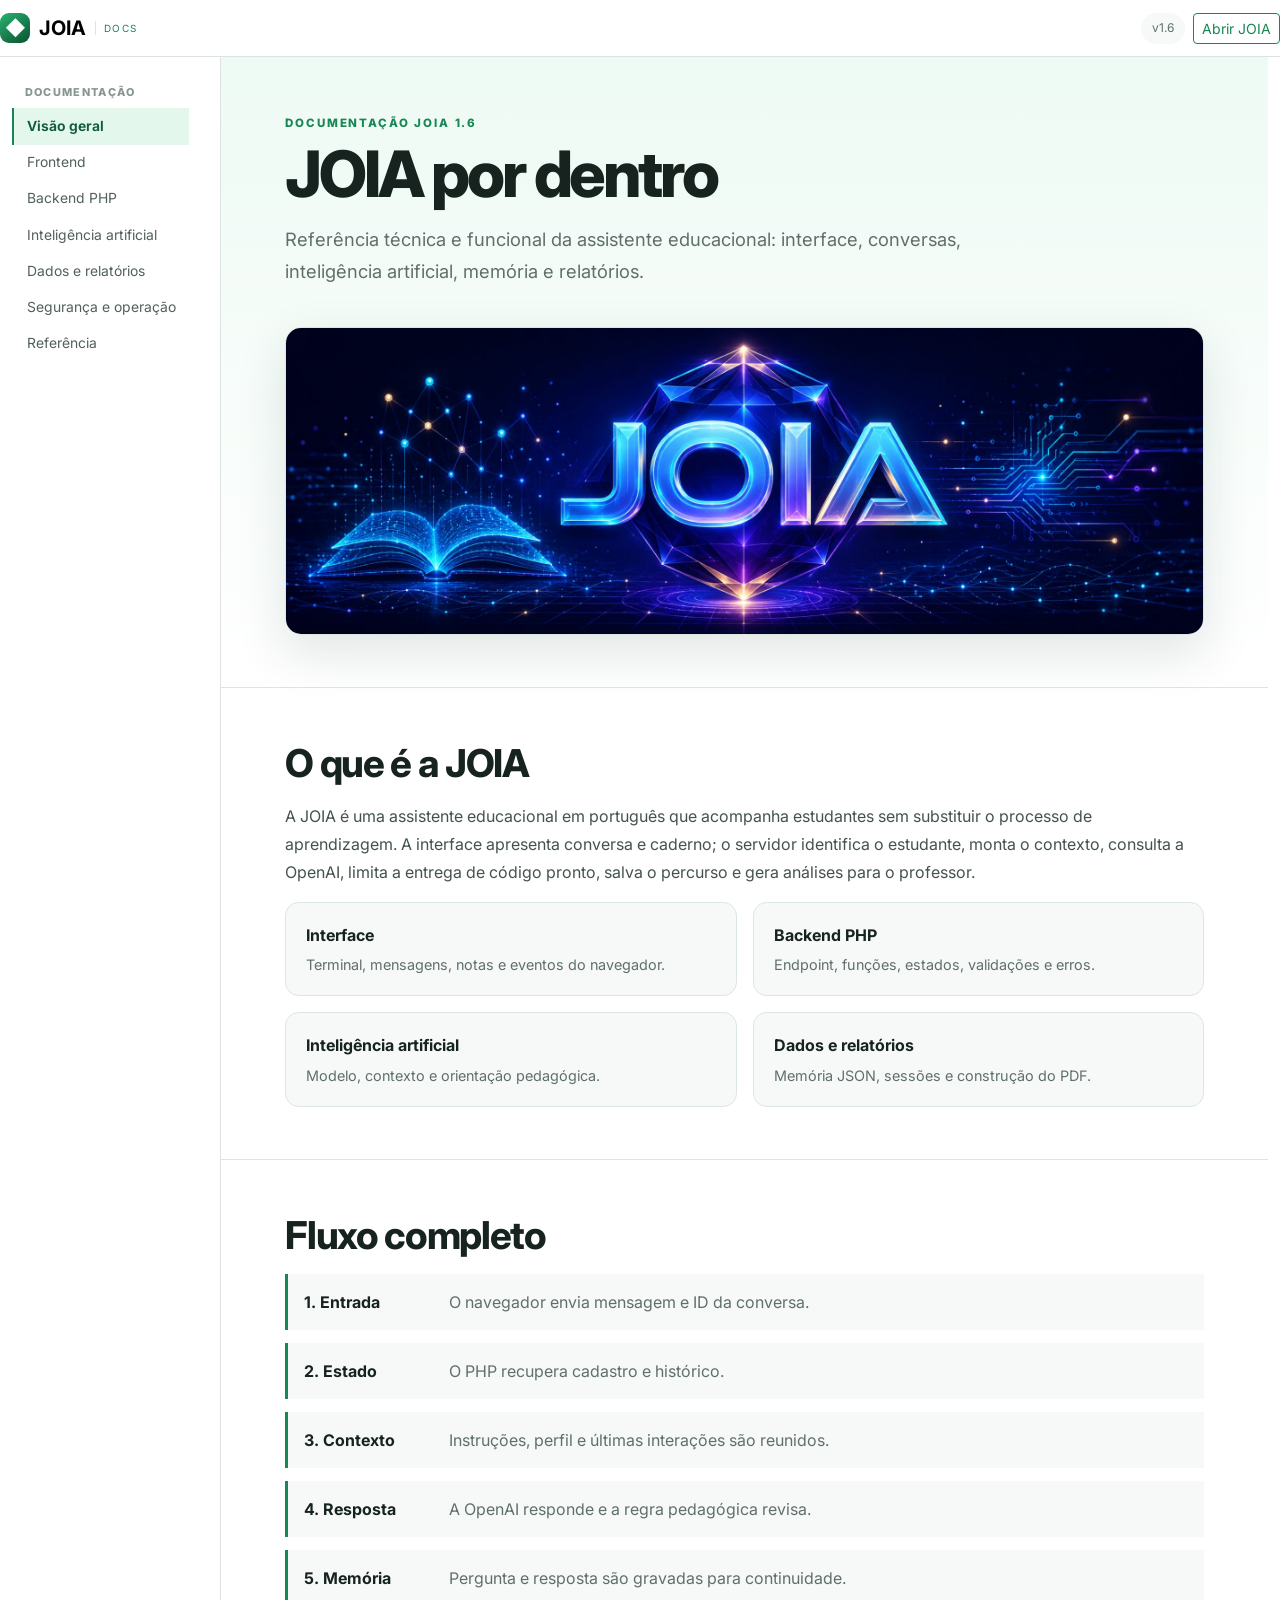
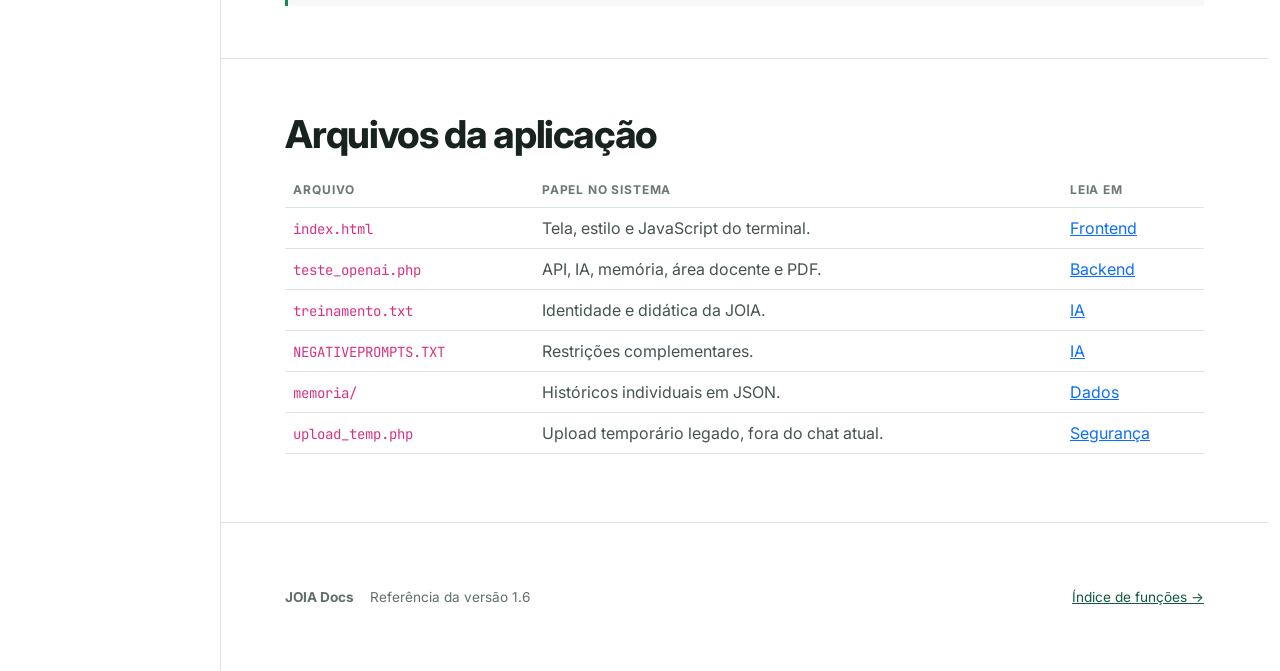
==== commit 713aa147: "docs: transforma wiki em referência multipágina" ====
--- a/documentacao/index.html
+++ b/documentacao/index.html
@@ -1,151 +1,5 @@
-<!doctype html>
-<html lang="pt-BR" data-bs-theme="light">
-<head>
-  <meta charset="utf-8">
-  <meta name="viewport" content="width=device-width, initial-scale=1">
-  <meta name="description" content="Wiki técnica e funcional da plataforma educacional JOIA.">
-  <title>JOIA Docs — Wiki técnica</title>
-  <link rel="preconnect" href="https://fonts.googleapis.com">
-  <link rel="preconnect" href="https://fonts.gstatic.com" crossorigin>
-  <link href="https://fonts.googleapis.com/css2?family=Inter:wght@400;500;600;700;800&family=JetBrains+Mono:wght@400;600&display=swap" rel="stylesheet">
-  <link href="https://cdn.jsdelivr.net/npm/bootstrap@5.3.3/dist/css/bootstrap.min.css" rel="stylesheet" integrity="sha384-QWTKZyjpPEjISv5WaRU9OFeRpok6YctnYmDr5pNlyT2bRjXh0JMhjY6hW+ALEwIH" crossorigin="anonymous">
-  <link rel="stylesheet" href="assets/wiki.css">
-</head>
-<body>
-  <a class="skip-link" href="#conteudo">Pular para o conteúdo</a>
-  <header class="wiki-navbar sticky-top border-bottom" aria-label="Cabeçalho principal">
-    <nav class="navbar navbar-expand-lg container-xxl py-2">
-      <a class="navbar-brand d-flex align-items-center gap-2 fw-bold" href="#inicio"><span class="brand-gem">◆</span> JOIA <span class="docs-label">DOCS</span></a>
-      <button class="navbar-toggler" type="button" data-bs-toggle="offcanvas" data-bs-target="#wikiMenu" aria-controls="wikiMenu" aria-label="Abrir navegação"><span class="navbar-toggler-icon"></span></button>
-      <div class="ms-auto d-none d-lg-flex align-items-center gap-3">
-        <span class="version-pill">Documenta a versão 1.6</span>
-        <a class="btn btn-sm btn-outline-success" href="../index.html">Abrir JOIA</a>
-      </div>
-    </nav>
-  </header>
-
-  <div class="container-xxl">
-    <div class="row g-0">
-      <aside class="col-lg-3 col-xl-2 border-end wiki-sidebar">
-        <div class="offcanvas-lg offcanvas-start" tabindex="-1" id="wikiMenu" aria-labelledby="wikiMenuLabel">
-          <div class="offcanvas-header"><h2 class="offcanvas-title h5" id="wikiMenuLabel">Conteúdo</h2><button type="button" class="btn-close" data-bs-dismiss="offcanvas" data-bs-target="#wikiMenu" aria-label="Fechar"></button></div>
-          <div class="offcanvas-body p-lg-0"><nav id="indice" class="nav flex-column wiki-nav" aria-label="Índice da documentação">
-            <span class="nav-heading">Primeiros passos</span>
-            <a class="nav-link" href="#visao-geral">Visão geral</a><a class="nav-link" href="#arquitetura">Arquitetura</a><a class="nav-link" href="#instalacao">Instalação</a>
-            <span class="nav-heading">Frontend</span>
-            <a class="nav-link" href="#frontend">Mapa da interface</a><a class="nav-link" href="#responsividade">Grid e breakpoints</a><a class="nav-link" href="#personalizacao">Personalização</a><a class="nav-link" href="#javascript">JavaScript</a>
-            <span class="nav-heading">Backend</span>
-            <a class="nav-link" href="#api">API PHP</a><a class="nav-link" href="#fluxos">Fluxos e métodos</a><a class="nav-link" href="#modelo">Modelo de IA</a><a class="nav-link" href="#memoria">Memória e relatórios</a>
-            <span class="nav-heading">Operação</span>
-            <a class="nav-link" href="#seguranca">Segurança</a><a class="nav-link" href="#diagnostico">Diagnóstico</a><a class="nav-link" href="#publicacao">Publicação</a><a class="nav-link" href="#glossario">Glossário</a>
-          </nav></div>
-        </div>
-      </aside>
-
-      <main id="conteudo" class="col-lg-9 col-xl-10 wiki-main" data-bs-spy="scroll" data-bs-target="#indice" data-bs-smooth-scroll="true" tabindex="-1">
-        <section id="inicio" class="hero-section">
-          <img class="hero-banner" src="../assets/readme/joia-banner.svg" alt="JOIA: educação e inteligência artificial">
-          <div class="row align-items-end g-4 mt-2"><div class="col-xl-8"><span class="eyebrow">WIKI OFICIAL</span><h1>Entenda, mantenha e evolua a JOIA.</h1><p class="lead">Um guia do primeiro acesso à arquitetura do backend, escrito para quem está começando e detalhado o bastante para apoiar manutenção real.</p></div><div class="col-xl-4"><div class="quick-card"><strong>Nesta página</strong><span>HTML, CSS, JavaScript e PHP</span><span>Bootstrap Grid e breakpoints</span><span>OpenAI, memória e PDF</span></div></div></div>
-        </section>
-
-        <section id="visao-geral" class="doc-section"><div class="section-kicker">COMECE AQUI</div><h2>Visão geral</h2><p>A <strong>JOIA</strong> é uma assistente educacional em português. O navegador apresenta um terminal de conversa e um caderno local; o servidor PHP conduz o cadastro, consulta o modelo de linguagem, aplica limites pedagógicos, conserva o histórico individual e produz relatórios para o docente.</p>
-          <div class="row g-3 my-4"><div class="col-md-4"><article class="feature-card"><span>01</span><h3>Aprender</h3><p>Orienta por perguntas, pistas e reflexão, em vez de simplesmente entregar soluções.</p></article></div><div class="col-md-4"><article class="feature-card"><span>02</span><h3>Acompanhar</h3><p>Registra perfil e interações para preservar a continuidade da jornada.</p></article></div><div class="col-md-4"><article class="feature-card"><span>03</span><h3>Avaliar</h3><p>Organiza evidências em relatório pedagógico e PDF para uso docente.</p></article></div></div>
-          <div class="callout"><strong>Para leigos:</strong> “frontend” é a tela vista pelo usuário; “backend” é o código executado no servidor; “API” é o acordo de mensagens entre esses dois lados.</div>
-        </section>
-
-        <section id="arquitetura" class="doc-section"><div class="section-kicker">MAPA DO SISTEMA</div><h2>Arquitetura e arquivos</h2><div class="architecture"><div>Navegador<br><small>index.html</small></div><span>POST JSON →</span><div>Servidor<br><small>teste_openai.php</small></div><span>→ HTTPS</span><div>OpenAI<br><small>chat completions</small></div></div>
-          <div class="table-responsive mt-4"><table class="table align-middle"><thead><tr><th>Arquivo/pasta</th><th>Responsabilidade</th><th>Quando alterar</th></tr></thead><tbody>
-            <tr><td><code>index.html</code></td><td>Interface, estilos e comportamento do chat/caderno.</td><td>Textos, cores, layout e interação do usuário.</td></tr><tr><td><code>teste_openai.php</code></td><td>Endpoint, sessões, IA, memória, área docente e PDF.</td><td>Regras de negócio, modelo, limites e respostas HTTP.</td></tr><tr><td><code>treinamento.txt</code></td><td>Identidade e orientação pedagógica enviada à IA.</td><td>Tom, didática e critérios educacionais.</td></tr><tr><td><code>NEGATIVEPROMPTS.TXT</code></td><td>Restrições complementares de comportamento.</td><td>Guardrails pedagógicos; revise com cuidado.</td></tr><tr><td><code>memoria/</code></td><td>Arquivos JSON privados, um por estudante.</td><td>Não editar manualmente em produção.</td></tr><tr><td><code>config.local.example.php</code></td><td>Molde seguro da configuração local.</td><td>Copiar fora da pasta pública e preencher no servidor.</td></tr><tr><td><code>upload_temp.php</code></td><td>Upload temporário legado.</td><td>Não faz parte do fluxo atual do chat; endureça antes de usar.</td></tr><tr><td><code>documentacao/</code></td><td>Esta wiki, isolada da aplicação.</td><td>Atualize junto com cada mudança funcional.</td></tr>
-          </tbody></table></div>
-        </section>
-
-        <section id="instalacao" class="doc-section"><div class="section-kicker">AMBIENTE</div><h2>Instalação e configuração</h2><h3>Pré-requisitos</h3><ul class="check-list"><li>Servidor web com PHP 8 ou superior, sessões e extensão cURL.</li><li>HTTPS válido e saída de rede para a API da OpenAI.</li><li>Permissão de escrita em <code>memoria/</code>.</li><li>Uma chave de API armazenada no ambiente ou em configuração fora da raiz pública.</li></ul>
-          <h3>1. Teste local sem chamar a IA</h3><div class="code-example"><div class="code-toolbar"><span>Terminal</span><button class="copy-btn" type="button">Copiar</button></div><pre><code>php -S 127.0.0.1:8080
-# abra http://127.0.0.1:8080</code></pre></div>
-          <h3>2. Configure o segredo</h3><p>Prefira a variável de ambiente. A chave nunca deve entrar no HTML, Git, print, log ou wiki.</p><div class="code-example"><div class="code-toolbar"><span>Exemplo conceitual</span><button class="copy-btn" type="button">Copiar</button></div><pre><code>export OPENAI_API_KEY="sua-chave-no-servidor"
-php -S 127.0.0.1:8080</code></pre></div>
-          <div class="callout warning"><strong>Atenção:</strong> o backend também aceita <code>config.local.php</code> dois diretórios acima da pasta JOIA. Use o exemplo fornecido, mantenha o arquivo fora da web e aplique permissões mínimas.</div>
-        </section>
-
-        <section id="frontend" class="doc-section"><div class="section-kicker">CAMADA VISUAL</div><h2>Mapa do frontend</h2><p>A página principal é uma aplicação de uma tela. <code>.app</code> separa a barra lateral do terminal; o terminal possui cabeçalho, saída rolável e rodapé fixo. O painel de notas é uma camada independente.</p><div class="row g-3"><div class="col-md-6"><div class="mini-map"><b><code>.sidebar</code></b><p>Atalhos para notas, download, reinício e limpeza.</p><b><code>.output</code></b><p>Boas-vindas e mensagens de usuário/JOIA.</p></div></div><div class="col-md-6"><div class="mini-map"><b><code>.terminal-footer</code></b><p>Campo de mensagem acionado por Enter.</p><b><code>.notes-panel</code></b><p>Caderno persistido no próprio navegador.</p></div></div></div>
-          <h3>Trocar um texto</h3><div class="code-example"><div class="code-toolbar"><span>index.html</span><button class="copy-btn" type="button">Copiar</button></div><pre><code>&lt;h1&gt;JOIA&lt;/h1&gt;
-&lt;p&gt;Seu novo texto de boas-vindas.&lt;/p&gt;</code></pre></div>
-        </section>
-
-        <section id="responsividade" class="doc-section"><div class="section-kicker">BOOTSTRAP</div><h2>Grid System e breakpoints</h2><p>Esta wiki usa o grid de 12 colunas do Bootstrap. A linha principal fica empilhada em telas menores; a partir de <code>lg</code>, o menu ocupa 3 colunas, o conteúdo 9; em <code>xl</code>, passa a 2 + 10. O menu vira <em>offcanvas</em> no celular.</p>
-          <div class="code-example"><div class="code-toolbar"><span>Grid responsivo desta wiki</span><button class="copy-btn" type="button">Copiar</button></div><pre><code>&lt;div class="container-xxl"&gt;
-  &lt;div class="row g-0"&gt;
-    &lt;aside class="col-lg-3 col-xl-2"&gt;...&lt;/aside&gt;
-    &lt;main class="col-lg-9 col-xl-10"&gt;...&lt;/main&gt;
-  &lt;/div&gt;
-&lt;/div&gt;</code></pre></div>
-          <div class="table-responsive"><table class="table"><thead><tr><th>Faixa</th><th>Início</th><th>Comportamento recomendado</th></tr></thead><tbody><tr><td><code>xs</code></td><td>0</td><td>Uma coluna, menu recolhido, alvos de toque amplos.</td></tr><tr><td><code>sm</code></td><td>576 px</td><td>Pequenos ajustes de respiro.</td></tr><tr><td><code>md</code></td><td>768 px</td><td>Cards podem ocupar duas ou três colunas.</td></tr><tr><td><code>lg</code></td><td>992 px</td><td>Navegação lateral permanente.</td></tr><tr><td><code>xl</code></td><td>1200 px</td><td>Conteúdo mais amplo e menu compacto.</td></tr><tr><td><code>xxl</code></td><td>1400 px</td><td>Container limitado para boa legibilidade.</td></tr></tbody></table></div>
-          <div class="callout"><strong>Regra prática:</strong> desenhe primeiro para celular e acrescente colunas com <code>col-md-*</code>, <code>col-lg-*</code> etc. Evite larguras fixas que causem rolagem horizontal.</div>
-        </section>
-
-        <section id="personalizacao" class="doc-section"><div class="section-kicker">EXEMPLOS</div><h2>Personalização visual</h2><h3>Cores</h3><p>Na aplicação, as propriedades de <code>:root</code> formam o tema. Mude variáveis antes de editar dezenas de seletores.</p><div class="code-example"><div class="code-toolbar"><span>Exemplo CSS</span><button class="copy-btn" type="button">Copiar</button></div><pre><code>:root {
-  --bg: #0b0f12;       /* fundo */
-  --accent: #6ee7b7;   /* destaque */
-  --txt: #d9f5e8;      /* texto */
-  --radius: 14px;      /* cantos */
-}</code></pre></div><h3>Adicionar uma sugestão inicial</h3><div class="code-example"><div class="code-toolbar"><span>HTML</span><button class="copy-btn" type="button">Copiar</button></div><pre><code>&lt;button class="icebreaker"&gt;Quero revisar para a prova&lt;/button&gt;</code></pre></div><p>O listener usa <code>querySelectorAll</code>, portanto novos botões com a mesma classe já recebem o comportamento ao carregar a página.</p>
-        </section>
-
-        <section id="javascript" class="doc-section"><div class="section-kicker">COMPORTAMENTO</div><h2>JavaScript do navegador</h2><div class="table-responsive"><table class="table"><thead><tr><th>Função</th><th>O que faz</th></tr></thead><tbody><tr><td><code>renderMessage()</code></td><td>Cria com segurança uma mensagem usando nós de texto.</td></tr><tr><td><code>showThinking()</code></td><td>Mostra o indicador temporário de processamento.</td></tr><tr><td><code>renderTypedMessage()</code></td><td>Anima a resposta e adiciona o download quando existir.</td></tr><tr><td><code>sendMsg()</code></td><td>Valida, envia JSON por <code>fetch</code>, interpreta erros e restaura o campo.</td></tr><tr><td><code>saveNotes()</code></td><td>Grava o caderno em <code>localStorage</code>.</td></tr></tbody></table></div>
-          <p><code>sessionStorage</code> mantém o identificador da conversa apenas naquela aba; <code>localStorage</code> mantém as notas após fechar o navegador. O botão “nova conversa” solicita <code>acao: reset</code> e cria outro identificador ao recarregar.</p>
-          <div class="code-example"><div class="code-toolbar"><span>Contrato de envio</span><button class="copy-btn" type="button">Copiar</button></div><pre><code>{
-  "mensagem": "Quero aprender sobre funções",
-  "conversation_id": "identificador-gerado-pelo-navegador"
-}</code></pre></div>
-        </section>
-
-        <section id="api" class="doc-section"><div class="section-kicker">SERVIDOR</div><h2>API PHP</h2><p>O endpoint aceita <code>POST</code> JSON para conversar/reiniciar e <code>GET</code> somente para um PDF temporário já autorizado. Todas as respostas do chat são JSON UTF-8 e usam <code>Cache-Control: no-store</code>.</p>
-          <div class="table-responsive"><table class="table"><thead><tr><th>Status</th><th>Significado</th><th>Ação</th></tr></thead><tbody><tr><td>200</td><td>Operação concluída.</td><td>Exibir <code>resposta</code>.</td></tr><tr><td>403</td><td>Acesso docente não confirmado.</td><td>Não insistir; conferir credencial no servidor.</td></tr><tr><td>405</td><td>Método HTTP inadequado.</td><td>Use POST para mensagens.</td></tr><tr><td>422</td><td>Mensagem ou conversa inválida.</td><td>Corrigir a entrada.</td></tr><tr><td>502</td><td>Falha de configuração, dados ou serviço externo.</td><td>Consultar logs do servidor sem expô-los ao público.</td></tr></tbody></table></div>
-          <div class="code-example"><div class="code-toolbar"><span>Teste seguro de validação</span><button class="copy-btn" type="button">Copiar</button></div><pre><code>curl -i -X POST http://127.0.0.1:8080/teste_openai.php \
-  -H 'Content-Type: application/json' \
-  -d '{"mensagem":"","conversation_id":"teste-local"}'</code></pre></div>
-        </section>
-
-        <section id="fluxos" class="doc-section"><div class="section-kicker">REGRAS DE NEGÓCIO</div><h2>Fluxos e métodos do backend</h2><div class="method-list">
-          <article><h3>Inicialização e respostas</h3><p>Os manipuladores globais convertem falhas fatais/exceções em JSON genérico. <code>respond()</code> centraliza status e serialização; <code>normalize()</code> padroniza texto para comparações tolerantes.</p></article>
-          <article><h3>Cadastro</h3><p><code>conversation()</code> cria o estado da sessão. <code>onboardingValue()</code> valida cada dado e <code>onboardingReply()</code> solicita, em sequência, nome, turma/curso e instituição. Ao final, um ID aleatório associa a sessão à memória criada.</p></article>
-          <article><h3>Memória</h3><p><code>memoryDirectory()</code>, <code>memoryPath()</code>, <code>loadMemory()</code> e <code>saveMemory()</code> isolam leitura/escrita. O ID deve ter 32 caracteres hexadecimais e a gravação usa bloqueio exclusivo.</p></article>
-          <article><h3>Orientação pedagógica</h3><p><code>codeLineCount()</code> estima código na resposta; <code>recentCodeWasGiven()</code> olha a janela recente; <code>enforcePedagogicalCodeLimit()</code> pede nova resposta quando a IA excede a regra.</p></article>
-          <article><h3>Relatórios</h3><p><code>allStudents()</code> ordena cadastros, <code>findStudent()</code> resolve a seleção, <code>reportFor()</code> produz a análise e as funções <code>pdf*</code> fazem paginação, codificação e geração do PDF A4.</p></article>
-        </div></section>
-
-        <section id="modelo" class="doc-section"><div class="section-kicker">INTELIGÊNCIA ARTIFICIAL</div><h2>Modelo e parâmetros</h2><p>A versão documentada usa <code>gpt-4o-mini</code> pelo endpoint de Chat Completions. <code>callOpenAI()</code> adiciona as instruções do projeto, envia o histórico e lê o conteúdo da primeira escolha.</p><div class="row g-3"><div class="col-md-4"><div class="metric"><b>0,35</b><span>Temperatura: respostas mais consistentes.</span></div></div><div class="col-md-4"><div class="metric"><b>900</b><span>Máximo padrão de tokens de saída.</span></div></div><div class="col-md-4"><div class="metric"><b>12</b><span>Itens recentes enviados como contexto.</span></div></div></div>
-          <h3>Trocar o modelo com responsabilidade</h3><div class="code-example"><div class="code-toolbar"><span>teste_openai.php</span><button class="copy-btn" type="button">Copiar</button></div><pre><code>const OPENAI_MODEL = 'nome-do-modelo-validado';</code></pre></div><p>Antes de publicar, confirme disponibilidade na sua conta, compatibilidade do endpoint e dos parâmetros, custo, latência, qualidade pedagógica e tratamento de dados. Modelos e APIs evoluem: valide sempre na documentação oficial atual.</p>
-          <div class="callout warning"><strong>Não documentado de propósito:</strong> conteúdo integral dos prompts internos, credenciais, hashes, gatilhos da área docente e dados dos estudantes. Essa omissão protege o sistema e seus usuários.</div>
-        </section>
-
-        <section id="memoria" class="doc-section"><div class="section-kicker">DADOS</div><h2>Memória, sessões e PDF</h2><p>A sessão PHP guarda o estágio do cadastro, vínculo temporário e relatórios disponíveis. A persistência longa fica em JSON com versão do esquema, ID aleatório, perfil, datas e histórico alternado entre usuário e assistente.</p><div class="code-example"><div class="code-toolbar"><span>Estrutura ilustrativa (dados fictícios)</span><button class="copy-btn" type="button">Copiar</button></div><pre><code>{
-  "schema_version": 2,
-  "id": "identificador-aleatorio",
-  "profile": { "full_name": "Pessoa Exemplo", "class": "Turma A" },
-  "created_at": "data-em-UTC",
-  "history": []
-}</code></pre></div><p>O PDF é montado sem biblioteca externa, usa fontes Type 1, converte texto para WinAnsi, quebra parágrafos e cria páginas conforme a altura utilizada. O link depende da sessão e de uma chave aleatória temporária.</p></section>
-
-        <section id="seguranca" class="doc-section"><div class="section-kicker">ANTES DE PUBLICAR</div><h2>Segurança e privacidade</h2><ul class="security-list"><li><strong>Segredos:</strong> mantenha a chave somente no servidor, rotacione se houver suspeita de vazamento.</li><li><strong>Dados pessoais:</strong> restrinja acesso e backup de <code>memoria/</code>; defina retenção e base legal com a instituição.</li><li><strong>Logs:</strong> registre o necessário para diagnóstico, nunca prompts completos, chaves ou dados sensíveis.</li><li><strong>Área docente:</strong> troque qualquer credencial padrão antes de publicar e prefira autenticação robusta, rate limit e auditoria.</li><li><strong>Uploads:</strong> o arquivo legado exige validação MIME, nomes aleatórios fortes, limite de tamanho e armazenamento fora da raiz pública antes de ser habilitado.</li><li><strong>Dependências:</strong> fixe versões, mantenha integridade SRI e revise CDNs periodicamente.</li><li><strong>Erros:</strong> mensagens públicas devem ser genéricas; detalhes ficam somente no log protegido.</li></ul><div class="callout danger"><strong>Nunca copie para esta wiki:</strong> chaves reais, tokens, hashes de acesso, caminhos privados, memórias de alunos ou o texto integral das instruções internas.</div></section>
-
-        <section id="diagnostico" class="doc-section"><div class="section-kicker">MANUTENÇÃO</div><h2>Diagnóstico e testes</h2><div class="accordion" id="faq"><div class="accordion-item"><h3 class="accordion-header"><button class="accordion-button" type="button" data-bs-toggle="collapse" data-bs-target="#f1">A tela abre, mas a conversa falha</button></h3><div id="f1" class="accordion-collapse collapse show" data-bs-parent="#faq"><div class="accordion-body">Abra as ferramentas do navegador, veja a requisição POST e o status. Confirme PHP cURL, chave, cota, saída HTTPS, configuração e log protegido do servidor.</div></div></div><div class="accordion-item"><h3 class="accordion-header"><button class="accordion-button collapsed" type="button" data-bs-toggle="collapse" data-bs-target="#f2">O histórico não é gravado</button></h3><div id="f2" class="accordion-collapse collapse" data-bs-parent="#faq"><div class="accordion-body">Verifique se <code>memoria/</code> existe e se o usuário do servidor possui escrita, sem conceder permissão pública ampla.</div></div></div><div class="accordion-item"><h3 class="accordion-header"><button class="accordion-button collapsed" type="button" data-bs-toggle="collapse" data-bs-target="#f3">O layout quebra no celular</button></h3><div id="f3" class="accordion-collapse collapse" data-bs-parent="#faq"><div class="accordion-body">Teste em 320, 576, 768, 992 e 1200 px. Procure larguras fixas, conteúdo sem quebra e elementos que ignoram <code>min-width: 0</code>.</div></div></div></div>
-          <div class="code-example mt-4"><div class="code-toolbar"><span>Checklist de terminal</span><button class="copy-btn" type="button">Copiar</button></div><pre><code>php -l teste_openai.php
-php -l upload_temp.php
-git status --short
-# depois: teste conversa, cadastro, notas, reset e PDF no navegador</code></pre></div>
-        </section>
-
-        <section id="publicacao" class="doc-section"><div class="section-kicker">DEPLOY</div><h2>Publicação e rotina de mudança</h2><ol class="steps"><li><b>Crie uma cópia/branch.</b><span>Evite editar produção diretamente.</span></li><li><b>Faça uma mudança pequena.</b><span>Frontend, backend ou instruções — uma intenção clara.</span></li><li><b>Valide sintaxe e fluxos.</b><span>Inclua celular, desktop, erro de API e acessibilidade por teclado.</span></li><li><b>Revise privacidade.</b><span>Confira o diff procurando segredos e dados pessoais.</span></li><li><b>Atualize versão e wiki.</b><span>Mantenha aplicação, documentação e histórico coerentes.</span></li><li><b>Publique e monitore.</b><span>Faça backup seguro e acompanhe erros sem expor detalhes.</span></li></ol><p>Em hospedagem sob <code>/joia/</code>, preserve os caminhos relativos: a aplicação fica em <code>/joia/</code> e esta documentação em <code>/joia/documentacao/</code>.</p></section>
-
-        <section id="glossario" class="doc-section"><div class="section-kicker">REFERÊNCIA RÁPIDA</div><h2>Glossário</h2><dl class="glossary"><dt>Breakpoint</dt><dd>Largura em que o layout muda.</dd><dt>CDN</dt><dd>Servidor externo que entrega Bootstrap, fontes ou bibliotecas.</dd><dt>JSON</dt><dd>Formato textual usado para trocar dados estruturados.</dd><dt>Prompt</dt><dd>Instrução/contexto enviado ao modelo.</dd><dt>Sessão</dt><dd>Estado temporário ligado ao navegador no servidor.</dd><dt>Token</dt><dd>Unidade aproximada de texto processada pelo modelo; também pode significar credencial, conforme o contexto.</dd></dl></section>
-
-        <footer class="wiki-footer"><strong>JOIA Docs</strong><span>Documentação funcional da versão 1.6.</span><a href="#inicio">Voltar ao topo ↑</a></footer>
-      </main>
-    </div>
-  </div>
-  <div class="toast-container position-fixed bottom-0 end-0 p-3"><div id="copyToast" class="toast text-bg-dark" role="status" aria-live="polite" aria-atomic="true"><div class="toast-body">Código copiado.</div></div></div>
-  <script src="https://cdn.jsdelivr.net/npm/bootstrap@5.3.3/dist/js/bootstrap.bundle.min.js" integrity="sha384-YvpcrYf0tY3lHB60NNkmXc5s9fDVZLESaAA55NDzOxhy9GkcIdslK1eN7N6jIeHz" crossorigin="anonymous"></script>
-  <script src="assets/wiki.js"></script>
-</body>
-</html>
+<!doctype html><html lang="pt-BR"><head><meta charset="utf-8"><meta name="viewport" content="width=device-width,initial-scale=1"><meta name="description" content="Documentação técnica da JOIA — Início"><title>Início — JOIA Docs</title><link rel="preconnect" href="https://fonts.googleapis.com"><link rel="preconnect" href="https://fonts.gstatic.com" crossorigin><link href="https://fonts.googleapis.com/css2?family=Inter:wght@400;500;600;700;800&family=JetBrains+Mono:wght@400;600&display=swap" rel="stylesheet"><link rel="stylesheet" href="assets/bootstrap.min.css"><link rel="stylesheet" href="assets/wiki.css"></head><body><a class="skip-link" href="#conteudo-principal">Pular para o conteúdo</a><header class="wiki-navbar sticky-top border-bottom"><nav class="navbar navbar-expand-lg container-xxl"><a class="navbar-brand" href="index.html"><span class="brand-gem">◆</span><b>JOIA</b><small>DOCS</small></a><button class="navbar-toggler" type="button" data-bs-toggle="offcanvas" data-bs-target="#menu" aria-label="Abrir menu"><span class="navbar-toggler-icon"></span></button><div class="ms-auto d-none d-lg-flex gap-2"><span class="version-pill">v1.6</span><a class="btn btn-sm btn-outline-success" href="../index.html">Abrir JOIA</a></div></nav></header><div class="container-xxl"><div class="row g-0"><aside class="col-lg-3 col-xl-2 wiki-sidebar border-end"><div class="offcanvas-lg offcanvas-start" id="menu" tabindex="-1"><div class="offcanvas-header"><h2 class="h5">JOIA Docs</h2><button class="btn-close" data-bs-dismiss="offcanvas" data-bs-target="#menu" aria-label="Fechar"></button></div><div class="offcanvas-body"><nav class="nav flex-column"><span class="nav-heading">DOCUMENTAÇÃO</span><a class="nav-link active" href="index.html">Visão geral</a><a class="nav-link " href="frontend.html">Frontend</a><a class="nav-link " href="backend.html">Backend PHP</a><a class="nav-link " href="inteligencia-artificial.html">Inteligência artificial</a><a class="nav-link " href="dados-relatorios.html">Dados e relatórios</a><a class="nav-link " href="seguranca-operacao.html">Segurança e operação</a><a class="nav-link " href="referencia.html">Referência</a></nav></div></div></aside><main class="col-lg-9 col-xl-10 wiki-main" id="conteudo-principal">
+<section class="page-hero"><span class="eyebrow">DOCUMENTAÇÃO JOIA 1.6</span><h1>JOIA por dentro</h1><p>Referência técnica e funcional da assistente educacional: interface, conversas, inteligência artificial, memória e relatórios.</p><img src="../assets/readme/joia-banner.svg" alt="Banner da JOIA, educação e inteligência artificial"></section>
+<section><h2>O que é a JOIA</h2><p>A JOIA é uma assistente educacional em português que acompanha estudantes sem substituir o processo de aprendizagem. A interface apresenta conversa e caderno; o servidor identifica o estudante, monta o contexto, consulta a OpenAI, limita a entrega de código pronto, salva o percurso e gera análises para o professor.</p><div class="card-grid"><a class="topic-card" href="frontend.html"><b>Interface</b><span>Terminal, mensagens, notas e eventos do navegador.</span></a><a class="topic-card" href="backend.html"><b>Backend PHP</b><span>Endpoint, funções, estados, validações e erros.</span></a><a class="topic-card" href="inteligencia-artificial.html"><b>Inteligência artificial</b><span>Modelo, contexto e orientação pedagógica.</span></a><a class="topic-card" href="dados-relatorios.html"><b>Dados e relatórios</b><span>Memória JSON, sessões e construção do PDF.</span></a></div></section>
+<section><h2>Fluxo completo</h2><div class="flow"><div><b>1. Entrada</b><span>O navegador envia mensagem e ID da conversa.</span></div><div><b>2. Estado</b><span>O PHP recupera cadastro e histórico.</span></div><div><b>3. Contexto</b><span>Instruções, perfil e últimas interações são reunidos.</span></div><div><b>4. Resposta</b><span>A OpenAI responde e a regra pedagógica revisa.</span></div><div><b>5. Memória</b><span>Pergunta e resposta são gravadas para continuidade.</span></div></div></section>
+<section><h2>Arquivos da aplicação</h2><div class="table-responsive"><table class="table"><thead><tr><th>Arquivo</th><th>Papel no sistema</th><th>Leia em</th></tr></thead><tbody><tr><td><code>index.html</code></td><td>Tela, estilo e JavaScript do terminal.</td><td><a href="frontend.html">Frontend</a></td></tr><tr><td><code>teste_openai.php</code></td><td>API, IA, memória, área docente e PDF.</td><td><a href="backend.html">Backend</a></td></tr><tr><td><code>treinamento.txt</code></td><td>Identidade e didática da JOIA.</td><td><a href="inteligencia-artificial.html">IA</a></td></tr><tr><td><code>NEGATIVEPROMPTS.TXT</code></td><td>Restrições complementares.</td><td><a href="inteligencia-artificial.html">IA</a></td></tr><tr><td><code>memoria/</code></td><td>Históricos individuais em JSON.</td><td><a href="dados-relatorios.html">Dados</a></td></tr><tr><td><code>upload_temp.php</code></td><td>Upload temporário legado, fora do chat atual.</td><td><a href="seguranca-operacao.html">Segurança</a></td></tr></tbody></table></div></section><footer><b>JOIA Docs</b><span>Referência da versão 1.6</span><a href="referencia.html">Índice de funções →</a></footer></main></div></div><div class="toast-container position-fixed bottom-0 end-0 p-3"><div id="copyToast" class="toast text-bg-dark"><div class="toast-body">Código copiado.</div></div></div><script src="assets/bootstrap.bundle.min.js"></script><script src="assets/wiki.js"></script></body></html>
--- a/documentacao/assets/wiki.css
+++ b/documentacao/assets/wiki.css
@@ -1,5 +1,4 @@
-:root{--ink:#17231e;--muted:#607069;--green:#198754;--green-dark:#105b39;--mint:#dff7ea;--line:#dce6e1;--paper:#fff;--soft:#f6f9f7;--code:#101915}
-html{scroll-padding-top:76px}body{font-family:Inter,system-ui,sans-serif;color:var(--ink);background:var(--paper)}code,pre{font-family:"JetBrains Mono",monospace}.skip-link{position:fixed;top:-60px;left:12px;z-index:2000;background:#fff;padding:.75rem 1rem;border-radius:.5rem;color:var(--green-dark)}.skip-link:focus{top:12px}.wiki-navbar{background:#ffffffed;backdrop-filter:blur(12px)}.brand-gem{display:grid;place-items:center;width:30px;height:30px;border-radius:9px;color:#fff;background:linear-gradient(145deg,#29b36e,#0b5132)}.docs-label{font-size:.65rem;letter-spacing:.16em;color:var(--green);border-left:1px solid var(--line);padding-left:.7rem}.version-pill{font-size:.76rem;color:var(--muted);background:var(--soft);padding:.42rem .7rem;border-radius:99px}.wiki-sidebar{position:relative}.offcanvas-lg{padding:1.6rem .8rem}.wiki-nav{position:sticky;top:95px;max-height:calc(100vh - 115px);overflow-y:auto}.nav-heading{padding:.8rem .75rem .3rem;font-size:.68rem;font-weight:800;color:#8a9891;letter-spacing:.12em}.wiki-nav .nav-link{padding:.36rem .75rem;color:#516159;font-size:.88rem;border-left:2px solid transparent}.wiki-nav .nav-link:hover,.wiki-nav .nav-link.active{color:var(--green-dark);background:var(--mint);border-left-color:var(--green);font-weight:600}.wiki-main{min-width:0}.hero-section,.doc-section{padding:3.5rem clamp(1.25rem,5vw,5rem)}.hero-section{padding-top:2rem;background:linear-gradient(180deg,#f3fbf7 0,#fff 85%)}.hero-banner{display:block;width:100%;max-height:300px;object-fit:cover;border-radius:1rem;border:1px solid var(--line);box-shadow:0 18px 50px #123b2920}.eyebrow,.section-kicker{color:var(--green);font-size:.72rem;font-weight:800;letter-spacing:.16em}.hero-section h1{font-size:clamp(2.2rem,5vw,4.8rem);font-weight:800;line-height:1.03;letter-spacing:-.05em;max-width:850px;margin:.65rem 0 1rem}.lead{color:var(--muted);max-width:760px}.quick-card{display:flex;flex-direction:column;gap:.5rem;padding:1.3rem;border:1px solid var(--line);border-radius:.9rem;background:#fff;box-shadow:0 12px 35px #163d2b12}.quick-card span{font-size:.85rem;color:var(--muted)}.doc-section{border-top:1px solid var(--line);max-width:1200px}.doc-section h2{font-size:clamp(1.8rem,3vw,2.7rem);font-weight:750;letter-spacing:-.035em;margin:.35rem 0 1rem}.doc-section h3{font-size:1.15rem;font-weight:700;margin:2rem 0 .75rem}.doc-section p,.doc-section li,.doc-section dd{color:#44534c;line-height:1.75}.feature-card,.mini-map,.metric{height:100%;border:1px solid var(--line);border-radius:.85rem;padding:1.25rem;background:var(--soft)}.feature-card>span{color:var(--green);font:600 .75rem "JetBrains Mono"}.feature-card h3{margin:.55rem 0}.feature-card p,.mini-map p{font-size:.9rem;margin:0}.callout{margin:1.5rem 0;padding:1rem 1.2rem;border-left:4px solid var(--green);background:var(--mint);border-radius:0 .65rem .65rem 0;color:#244b38}.callout.warning{border-color:#e0a800;background:#fff8da;color:#5b4a10}.callout.danger{border-color:#c83d4d;background:#fff0f2;color:#70212a}.architecture{display:flex;align-items:center;justify-content:center;gap:1rem;padding:1.5rem;border-radius:.85rem;background:var(--soft);text-align:center}.architecture div{padding:1rem;min-width:150px;border:1px solid var(--line);background:#fff;border-radius:.65rem;font-weight:700}.architecture span{color:var(--green);font-size:.8rem}.table{--bs-table-bg:transparent;border-color:var(--line)}.table th{font-size:.76rem;text-transform:uppercase;letter-spacing:.06em;color:#6b7972}.table td{color:#45534c}.code-example{margin:1.25rem 0 2rem;border:1px solid #263b31;border-radius:.75rem;overflow:hidden;background:var(--code);box-shadow:0 12px 35px #10191516}.code-toolbar{display:flex;justify-content:space-between;align-items:center;padding:.55rem .75rem;border-bottom:1px solid #2d4037;color:#9db4a9;font-size:.75rem}.copy-btn{border:1px solid #466356;border-radius:.4rem;padding:.3rem .6rem;background:#192820;color:#d6e9df;font:600 .72rem Inter}.copy-btn:hover,.copy-btn:focus{background:#254336;color:#fff}.code-example pre{margin:0;padding:1rem 1.15rem;overflow-x:auto;color:#d9f4e7;font-size:.82rem;line-height:1.7}.check-list,.security-list{list-style:none;padding:0}.check-list li,.security-list li{position:relative;padding:.65rem 0 .65rem 2rem;border-bottom:1px solid var(--line)}.check-list li:before{content:"✓"}.security-list li:before{content:"◆"}.check-list li:before,.security-list li:before{position:absolute;left:.3rem;color:var(--green);font-weight:800}.mini-map b{color:var(--green-dark)}.mini-map p+ b{display:block;margin-top:1rem}.method-list{border-left:2px solid var(--line);padding-left:1.5rem}.method-list article{position:relative}.method-list article:before{content:"";position:absolute;width:10px;height:10px;left:-1.85rem;top:.35rem;border-radius:50%;background:var(--green)}.method-list h3{margin-bottom:.25rem}.metric b{display:block;font-size:2rem;color:var(--green-dark)}.metric span{font-size:.85rem;color:var(--muted)}.accordion{--bs-accordion-active-bg:var(--mint);--bs-accordion-active-color:var(--green-dark);--bs-accordion-border-color:var(--line)}.steps{list-style:none;counter-reset:steps;padding:0}.steps li{counter-increment:steps;display:grid;grid-template-columns:2.5rem 1fr;gap:0 .8rem;padding:1rem 0;border-bottom:1px solid var(--line)}.steps li:before{content:counter(steps);grid-row:1/3;display:grid;place-items:center;width:2.25rem;height:2.25rem;border-radius:50%;background:var(--mint);color:var(--green-dark);font-weight:800}.steps span{grid-column:2;color:var(--muted);font-size:.9rem}.glossary{display:grid;grid-template-columns:minmax(100px,170px) 1fr}.glossary dt,.glossary dd{padding:.75rem;border-bottom:1px solid var(--line);margin:0}.wiki-footer{display:flex;gap:1rem;align-items:center;margin:2rem clamp(1.25rem,5vw,5rem);padding:2rem 0;border-top:1px solid var(--line);color:var(--muted);font-size:.85rem}.wiki-footer a{margin-left:auto;color:var(--green-dark)}
-@media(max-width:991.98px){.wiki-sidebar{border:0!important}.offcanvas-lg{padding:0}.hero-section,.doc-section{padding:2.5rem 1.25rem}.hero-section{padding-top:1.25rem}.hero-banner{border-radius:.7rem}.wiki-footer{margin:1rem 1.25rem}.architecture{align-items:stretch;flex-direction:column}.architecture span{transform:rotate(90deg);align-self:center}.offcanvas-body{padding:1rem}.wiki-nav{position:static;max-height:none}}
-@media(max-width:575.98px){.hero-section h1{font-size:2.4rem}.doc-section h2{font-size:1.8rem}.glossary{grid-template-columns:1fr}.glossary dt{padding-bottom:.1rem;border-bottom:0}.glossary dd{padding-top:.1rem}.wiki-footer{align-items:flex-start;flex-direction:column}.wiki-footer a{margin-left:0}.code-example{margin-left:-.25rem;margin-right:-.25rem}.table{font-size:.82rem}}
-@media(prefers-reduced-motion:reduce){html{scroll-behavior:auto!important}*{scroll-behavior:auto!important;transition:none!important}}
+:root{--ink:#17231e;--muted:#607069;--green:#198754;--dark:#105b39;--mint:#e4f7ed;--line:#dce6e1;--soft:#f6f9f7;--code:#101915}html{scroll-padding-top:75px}body{font-family:Inter,system-ui,sans-serif;color:var(--ink)}code,pre{font-family:"JetBrains Mono",monospace}.skip-link{position:fixed;top:-60px;left:1rem;z-index:2000;padding:.7rem 1rem;background:#fff;color:var(--dark);border-radius:.5rem}.skip-link:focus{top:1rem}.wiki-navbar{background:#ffffffef;backdrop-filter:blur(12px)}.navbar-brand{display:flex;align-items:center;gap:.55rem}.navbar-brand small{padding-left:.5rem;border-left:1px solid var(--line);font-size:.62rem;letter-spacing:.16em;color:var(--green)}.brand-gem{display:grid;place-items:center;width:30px;height:30px;border-radius:9px;color:#fff;background:linear-gradient(145deg,#29b36e,#0b5132)}.version-pill{padding:.4rem .7rem;border-radius:99px;background:var(--soft);color:var(--muted);font-size:.75rem}.wiki-sidebar{min-height:calc(100vh - 57px)}.offcanvas-lg{position:sticky;top:76px}.offcanvas-body{padding:1.5rem .8rem}.nav-heading{padding:.5rem .8rem;font-size:.68rem;font-weight:800;letter-spacing:.12em;color:#89968f}.wiki-sidebar .nav-link{padding:.48rem .8rem;border-left:2px solid transparent;color:#516159;font-size:.87rem}.wiki-sidebar .nav-link:hover,.wiki-sidebar .nav-link.active{border-left-color:var(--green);background:var(--mint);color:var(--dark);font-weight:650}.wiki-main{min-width:0}.wiki-main>section{max-width:1120px;padding:3.25rem clamp(1.25rem,5vw,5rem);border-bottom:1px solid var(--line)}.page-hero{max-width:none!important;background:linear-gradient(180deg,#eefaf4,#fff)}.page-hero.compact{padding-top:4.5rem;padding-bottom:4.5rem}.page-hero h1{max-width:850px;margin:.5rem 0 1rem;font-size:clamp(2.3rem,5vw,4.6rem);font-weight:800;line-height:1.03;letter-spacing:-.05em}.page-hero p{max-width:760px;font-size:1.15rem;color:var(--muted)}.page-hero img{width:100%;margin-top:1.5rem;border:1px solid var(--line);border-radius:1rem;box-shadow:0 18px 50px #123b2920}.eyebrow{font-size:.72rem;font-weight:800;letter-spacing:.16em;color:var(--green)}section h2{margin:0 0 1rem;font-size:clamp(1.7rem,3vw,2.55rem);font-weight:750;letter-spacing:-.035em}section h3{font-size:1.1rem}section p,section li,section dd{color:#44534c;line-height:1.75}.card-grid{display:grid;grid-template-columns:repeat(2,minmax(0,1fr));gap:1rem}.topic-card{display:flex;flex-direction:column;gap:.45rem;padding:1.25rem;border:1px solid var(--line);border-radius:.85rem;background:var(--soft);color:var(--ink);text-decoration:none}.topic-card:hover{border-color:#7bc59d;transform:translateY(-2px)}.topic-card span{color:var(--muted);font-size:.9rem}.flow{display:grid;gap:.8rem;counter-reset:flow}.flow div{display:grid;grid-template-columns:145px 1fr;padding:1rem;border-left:3px solid var(--green);background:var(--soft)}.flow span{color:var(--muted)}.table{--bs-table-bg:transparent;border-color:var(--line)}.table th{font-size:.75rem;letter-spacing:.07em;text-transform:uppercase;color:#6c7972}.table td{color:#46544d}.code-example{margin:1.4rem 0 2rem;overflow:hidden;border:1px solid #273c32;border-radius:.75rem;background:var(--code);box-shadow:0 12px 35px #10191516}.code-toolbar{display:flex;justify-content:space-between;align-items:center;padding:.55rem .75rem;border-bottom:1px solid #2d4037;color:#9db4a9;font-size:.75rem}.copy-btn{padding:.3rem .65rem;border:1px solid #466356;border-radius:.4rem;background:#192820;color:#d6e9df;font:600 .72rem Inter}.copy-btn:hover,.copy-btn:focus{background:#28503d;color:#fff}.code-example pre{margin:0;padding:1rem 1.2rem;overflow:auto;color:#d9f4e7;font-size:.82rem;line-height:1.7}.note{margin:1.5rem 0;padding:1rem 1.2rem;border-left:4px solid var(--green);border-radius:0 .6rem .6rem 0;background:var(--mint);color:#27503c}.note.warning{border-color:#d5a100;background:#fff7d8;color:#5e4a0a}.note.danger{border-color:#c83d4d;background:#fff0f2;color:#70212a}.metrics{display:grid;grid-template-columns:repeat(4,1fr);gap:1rem;margin:1.5rem 0}.metrics div{padding:1.2rem;border:1px solid var(--line);border-radius:.8rem;background:var(--soft)}.metrics b{display:block;color:var(--dark);font-size:1.35rem}.metrics span{font-size:.78rem;color:var(--muted)}.steps{list-style:none;padding:0;counter-reset:step}.steps li{counter-increment:step;display:grid;grid-template-columns:2.5rem 1fr;padding:1rem 0;border-bottom:1px solid var(--line)}.steps li:before{content:counter(step);grid-row:1/3;display:grid;place-items:center;width:2rem;height:2rem;border-radius:50%;background:var(--mint);color:var(--dark);font-weight:800}.steps span{grid-column:2}.check-list{list-style:none;padding:0}.check-list li{position:relative;padding:.7rem .5rem .7rem 2rem;border-bottom:1px solid var(--line)}.check-list li:before{content:"✓";position:absolute;left:.35rem;color:var(--green);font-weight:800}.accordion{--bs-accordion-active-bg:var(--mint);--bs-accordion-active-color:var(--dark);--bs-accordion-border-color:var(--line)}.ref-grid{display:grid;grid-template-columns:repeat(2,1fr);gap:.75rem}.ref-grid a{display:flex;flex-direction:column;padding:1rem;border:1px solid var(--line);border-radius:.65rem;text-decoration:none}.ref-grid a:hover{background:var(--soft);border-color:#8dcaaa}.ref-grid span{margin-top:.25rem;color:var(--muted);font-size:.85rem}.glossary{display:grid;grid-template-columns:160px 1fr}.glossary dt,.glossary dd{padding:.75rem;border-bottom:1px solid var(--line);margin:0}.wiki-main footer{display:flex;gap:1rem;align-items:center;margin:2rem clamp(1.25rem,5vw,5rem);padding:2rem 0;color:var(--muted);font-size:.85rem}.wiki-main footer a{margin-left:auto;color:var(--dark)}
+@media(max-width:991.98px){.wiki-sidebar{min-height:0;border:0!important}.offcanvas-lg{position:static}.offcanvas-body{padding:1rem}.wiki-main>section{padding:2.5rem 1.25rem}.page-hero.compact{padding-top:3rem;padding-bottom:3rem}.metrics{grid-template-columns:repeat(2,1fr)}.wiki-main footer{margin:1rem 1.25rem}}
+@media(max-width:575.98px){.card-grid,.ref-grid,.metrics{grid-template-columns:1fr}.flow div{grid-template-columns:1fr;gap:.3rem}.glossary{grid-template-columns:1fr}.glossary dt{padding-bottom:.1rem;border-bottom:0}.glossary dd{padding-top:.1rem}.wiki-main footer{align-items:flex-start;flex-direction:column}.wiki-main footer a{margin-left:0}.code-example{margin-left:-.25rem;margin-right:-.25rem}}
+@media(prefers-reduced-motion:reduce){*{scroll-behavior:auto!important;transition:none!important}}
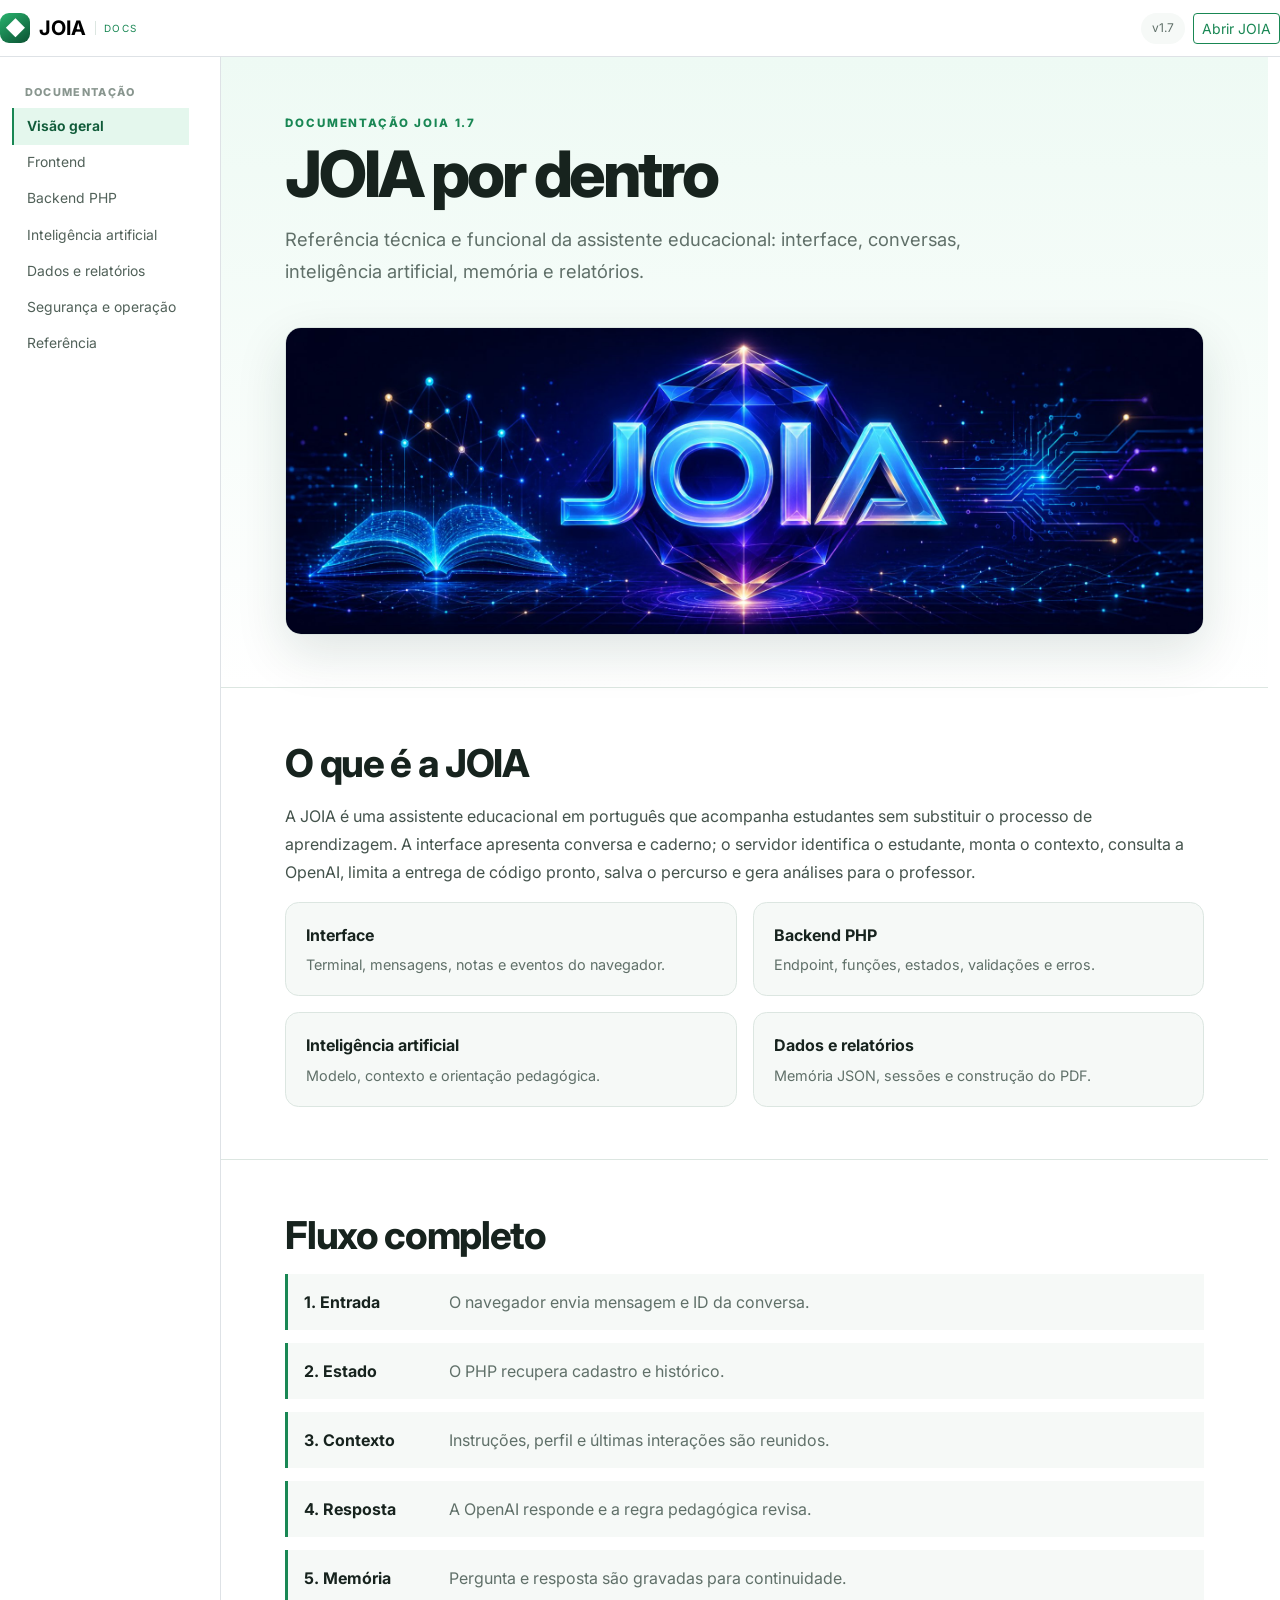
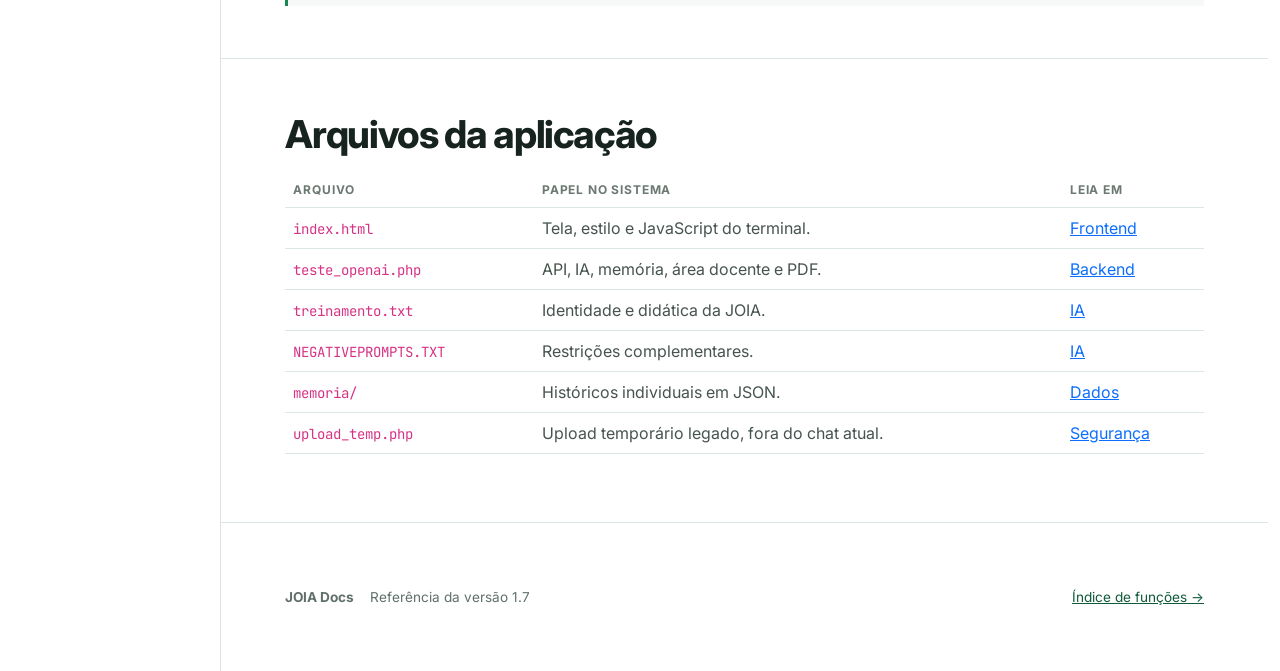
==== commit 89459fc5: "feat: adiciona avatar 3D e melhora a leitura do chat" ====
--- a/documentacao/index.html
+++ b/documentacao/index.html
@@ -1,5 +1,5 @@
-<!doctype html><html lang="pt-BR"><head><meta charset="utf-8"><meta name="viewport" content="width=device-width,initial-scale=1"><meta name="description" content="Documentação técnica da JOIA — Início"><title>Início — JOIA Docs</title><link rel="preconnect" href="https://fonts.googleapis.com"><link rel="preconnect" href="https://fonts.gstatic.com" crossorigin><link href="https://fonts.googleapis.com/css2?family=Inter:wght@400;500;600;700;800&family=JetBrains+Mono:wght@400;600&display=swap" rel="stylesheet"><link rel="stylesheet" href="assets/bootstrap.min.css"><link rel="stylesheet" href="assets/wiki.css"></head><body><a class="skip-link" href="#conteudo-principal">Pular para o conteúdo</a><header class="wiki-navbar sticky-top border-bottom"><nav class="navbar navbar-expand-lg container-xxl"><a class="navbar-brand" href="index.html"><span class="brand-gem">◆</span><b>JOIA</b><small>DOCS</small></a><button class="navbar-toggler" type="button" data-bs-toggle="offcanvas" data-bs-target="#menu" aria-label="Abrir menu"><span class="navbar-toggler-icon"></span></button><div class="ms-auto d-none d-lg-flex gap-2"><span class="version-pill">v1.6</span><a class="btn btn-sm btn-outline-success" href="../index.html">Abrir JOIA</a></div></nav></header><div class="container-xxl"><div class="row g-0"><aside class="col-lg-3 col-xl-2 wiki-sidebar border-end"><div class="offcanvas-lg offcanvas-start" id="menu" tabindex="-1"><div class="offcanvas-header"><h2 class="h5">JOIA Docs</h2><button class="btn-close" data-bs-dismiss="offcanvas" data-bs-target="#menu" aria-label="Fechar"></button></div><div class="offcanvas-body"><nav class="nav flex-column"><span class="nav-heading">DOCUMENTAÇÃO</span><a class="nav-link active" href="index.html">Visão geral</a><a class="nav-link " href="frontend.html">Frontend</a><a class="nav-link " href="backend.html">Backend PHP</a><a class="nav-link " href="inteligencia-artificial.html">Inteligência artificial</a><a class="nav-link " href="dados-relatorios.html">Dados e relatórios</a><a class="nav-link " href="seguranca-operacao.html">Segurança e operação</a><a class="nav-link " href="referencia.html">Referência</a></nav></div></div></aside><main class="col-lg-9 col-xl-10 wiki-main" id="conteudo-principal">
-<section class="page-hero"><span class="eyebrow">DOCUMENTAÇÃO JOIA 1.6</span><h1>JOIA por dentro</h1><p>Referência técnica e funcional da assistente educacional: interface, conversas, inteligência artificial, memória e relatórios.</p><img src="../assets/readme/joia-banner.svg" alt="Banner da JOIA, educação e inteligência artificial"></section>
+<!doctype html><html lang="pt-BR"><head><meta charset="utf-8"><meta name="viewport" content="width=device-width,initial-scale=1"><meta name="description" content="Documentação técnica da JOIA — Início"><title>Início — JOIA Docs</title><link rel="preconnect" href="https://fonts.googleapis.com"><link rel="preconnect" href="https://fonts.gstatic.com" crossorigin><link href="https://fonts.googleapis.com/css2?family=Inter:wght@400;500;600;700;800&family=JetBrains+Mono:wght@400;600&display=swap" rel="stylesheet"><link rel="stylesheet" href="assets/bootstrap.min.css"><link rel="stylesheet" href="assets/wiki.css"></head><body><a class="skip-link" href="#conteudo-principal">Pular para o conteúdo</a><header class="wiki-navbar sticky-top border-bottom"><nav class="navbar navbar-expand-lg container-xxl"><a class="navbar-brand" href="index.html"><span class="brand-gem">◆</span><b>JOIA</b><small>DOCS</small></a><button class="navbar-toggler" type="button" data-bs-toggle="offcanvas" data-bs-target="#menu" aria-label="Abrir menu"><span class="navbar-toggler-icon"></span></button><div class="ms-auto d-none d-lg-flex gap-2"><span class="version-pill">v1.7</span><a class="btn btn-sm btn-outline-success" href="../index.html">Abrir JOIA</a></div></nav></header><div class="container-xxl"><div class="row g-0"><aside class="col-lg-3 col-xl-2 wiki-sidebar border-end"><div class="offcanvas-lg offcanvas-start" id="menu" tabindex="-1"><div class="offcanvas-header"><h2 class="h5">JOIA Docs</h2><button class="btn-close" data-bs-dismiss="offcanvas" data-bs-target="#menu" aria-label="Fechar"></button></div><div class="offcanvas-body"><nav class="nav flex-column"><span class="nav-heading">DOCUMENTAÇÃO</span><a class="nav-link active" href="index.html">Visão geral</a><a class="nav-link " href="frontend.html">Frontend</a><a class="nav-link " href="backend.html">Backend PHP</a><a class="nav-link " href="inteligencia-artificial.html">Inteligência artificial</a><a class="nav-link " href="dados-relatorios.html">Dados e relatórios</a><a class="nav-link " href="seguranca-operacao.html">Segurança e operação</a><a class="nav-link " href="referencia.html">Referência</a></nav></div></div></aside><main class="col-lg-9 col-xl-10 wiki-main" id="conteudo-principal">
+<section class="page-hero"><span class="eyebrow">DOCUMENTAÇÃO JOIA 1.7</span><h1>JOIA por dentro</h1><p>Referência técnica e funcional da assistente educacional: interface, conversas, inteligência artificial, memória e relatórios.</p><img src="../assets/readme/joia-banner.svg" alt="Banner da JOIA, educação e inteligência artificial"></section>
 <section><h2>O que é a JOIA</h2><p>A JOIA é uma assistente educacional em português que acompanha estudantes sem substituir o processo de aprendizagem. A interface apresenta conversa e caderno; o servidor identifica o estudante, monta o contexto, consulta a OpenAI, limita a entrega de código pronto, salva o percurso e gera análises para o professor.</p><div class="card-grid"><a class="topic-card" href="frontend.html"><b>Interface</b><span>Terminal, mensagens, notas e eventos do navegador.</span></a><a class="topic-card" href="backend.html"><b>Backend PHP</b><span>Endpoint, funções, estados, validações e erros.</span></a><a class="topic-card" href="inteligencia-artificial.html"><b>Inteligência artificial</b><span>Modelo, contexto e orientação pedagógica.</span></a><a class="topic-card" href="dados-relatorios.html"><b>Dados e relatórios</b><span>Memória JSON, sessões e construção do PDF.</span></a></div></section>
 <section><h2>Fluxo completo</h2><div class="flow"><div><b>1. Entrada</b><span>O navegador envia mensagem e ID da conversa.</span></div><div><b>2. Estado</b><span>O PHP recupera cadastro e histórico.</span></div><div><b>3. Contexto</b><span>Instruções, perfil e últimas interações são reunidos.</span></div><div><b>4. Resposta</b><span>A OpenAI responde e a regra pedagógica revisa.</span></div><div><b>5. Memória</b><span>Pergunta e resposta são gravadas para continuidade.</span></div></div></section>
-<section><h2>Arquivos da aplicação</h2><div class="table-responsive"><table class="table"><thead><tr><th>Arquivo</th><th>Papel no sistema</th><th>Leia em</th></tr></thead><tbody><tr><td><code>index.html</code></td><td>Tela, estilo e JavaScript do terminal.</td><td><a href="frontend.html">Frontend</a></td></tr><tr><td><code>teste_openai.php</code></td><td>API, IA, memória, área docente e PDF.</td><td><a href="backend.html">Backend</a></td></tr><tr><td><code>treinamento.txt</code></td><td>Identidade e didática da JOIA.</td><td><a href="inteligencia-artificial.html">IA</a></td></tr><tr><td><code>NEGATIVEPROMPTS.TXT</code></td><td>Restrições complementares.</td><td><a href="inteligencia-artificial.html">IA</a></td></tr><tr><td><code>memoria/</code></td><td>Históricos individuais em JSON.</td><td><a href="dados-relatorios.html">Dados</a></td></tr><tr><td><code>upload_temp.php</code></td><td>Upload temporário legado, fora do chat atual.</td><td><a href="seguranca-operacao.html">Segurança</a></td></tr></tbody></table></div></section><footer><b>JOIA Docs</b><span>Referência da versão 1.6</span><a href="referencia.html">Índice de funções →</a></footer></main></div></div><div class="toast-container position-fixed bottom-0 end-0 p-3"><div id="copyToast" class="toast text-bg-dark"><div class="toast-body">Código copiado.</div></div></div><script src="assets/bootstrap.bundle.min.js"></script><script src="assets/wiki.js"></script></body></html>+<section><h2>Arquivos da aplicação</h2><div class="table-responsive"><table class="table"><thead><tr><th>Arquivo</th><th>Papel no sistema</th><th>Leia em</th></tr></thead><tbody><tr><td><code>index.html</code></td><td>Tela, estilo e JavaScript do terminal.</td><td><a href="frontend.html">Frontend</a></td></tr><tr><td><code>teste_openai.php</code></td><td>API, IA, memória, área docente e PDF.</td><td><a href="backend.html">Backend</a></td></tr><tr><td><code>treinamento.txt</code></td><td>Identidade e didática da JOIA.</td><td><a href="inteligencia-artificial.html">IA</a></td></tr><tr><td><code>NEGATIVEPROMPTS.TXT</code></td><td>Restrições complementares.</td><td><a href="inteligencia-artificial.html">IA</a></td></tr><tr><td><code>memoria/</code></td><td>Históricos individuais em JSON.</td><td><a href="dados-relatorios.html">Dados</a></td></tr><tr><td><code>upload_temp.php</code></td><td>Upload temporário legado, fora do chat atual.</td><td><a href="seguranca-operacao.html">Segurança</a></td></tr></tbody></table></div></section><footer><b>JOIA Docs</b><span>Referência da versão 1.7</span><a href="referencia.html">Índice de funções →</a></footer></main></div></div><div class="toast-container position-fixed bottom-0 end-0 p-3"><div id="copyToast" class="toast text-bg-dark"><div class="toast-body">Código copiado.</div></div></div><script src="assets/bootstrap.bundle.min.js"></script><script src="assets/wiki.js"></script></body></html>
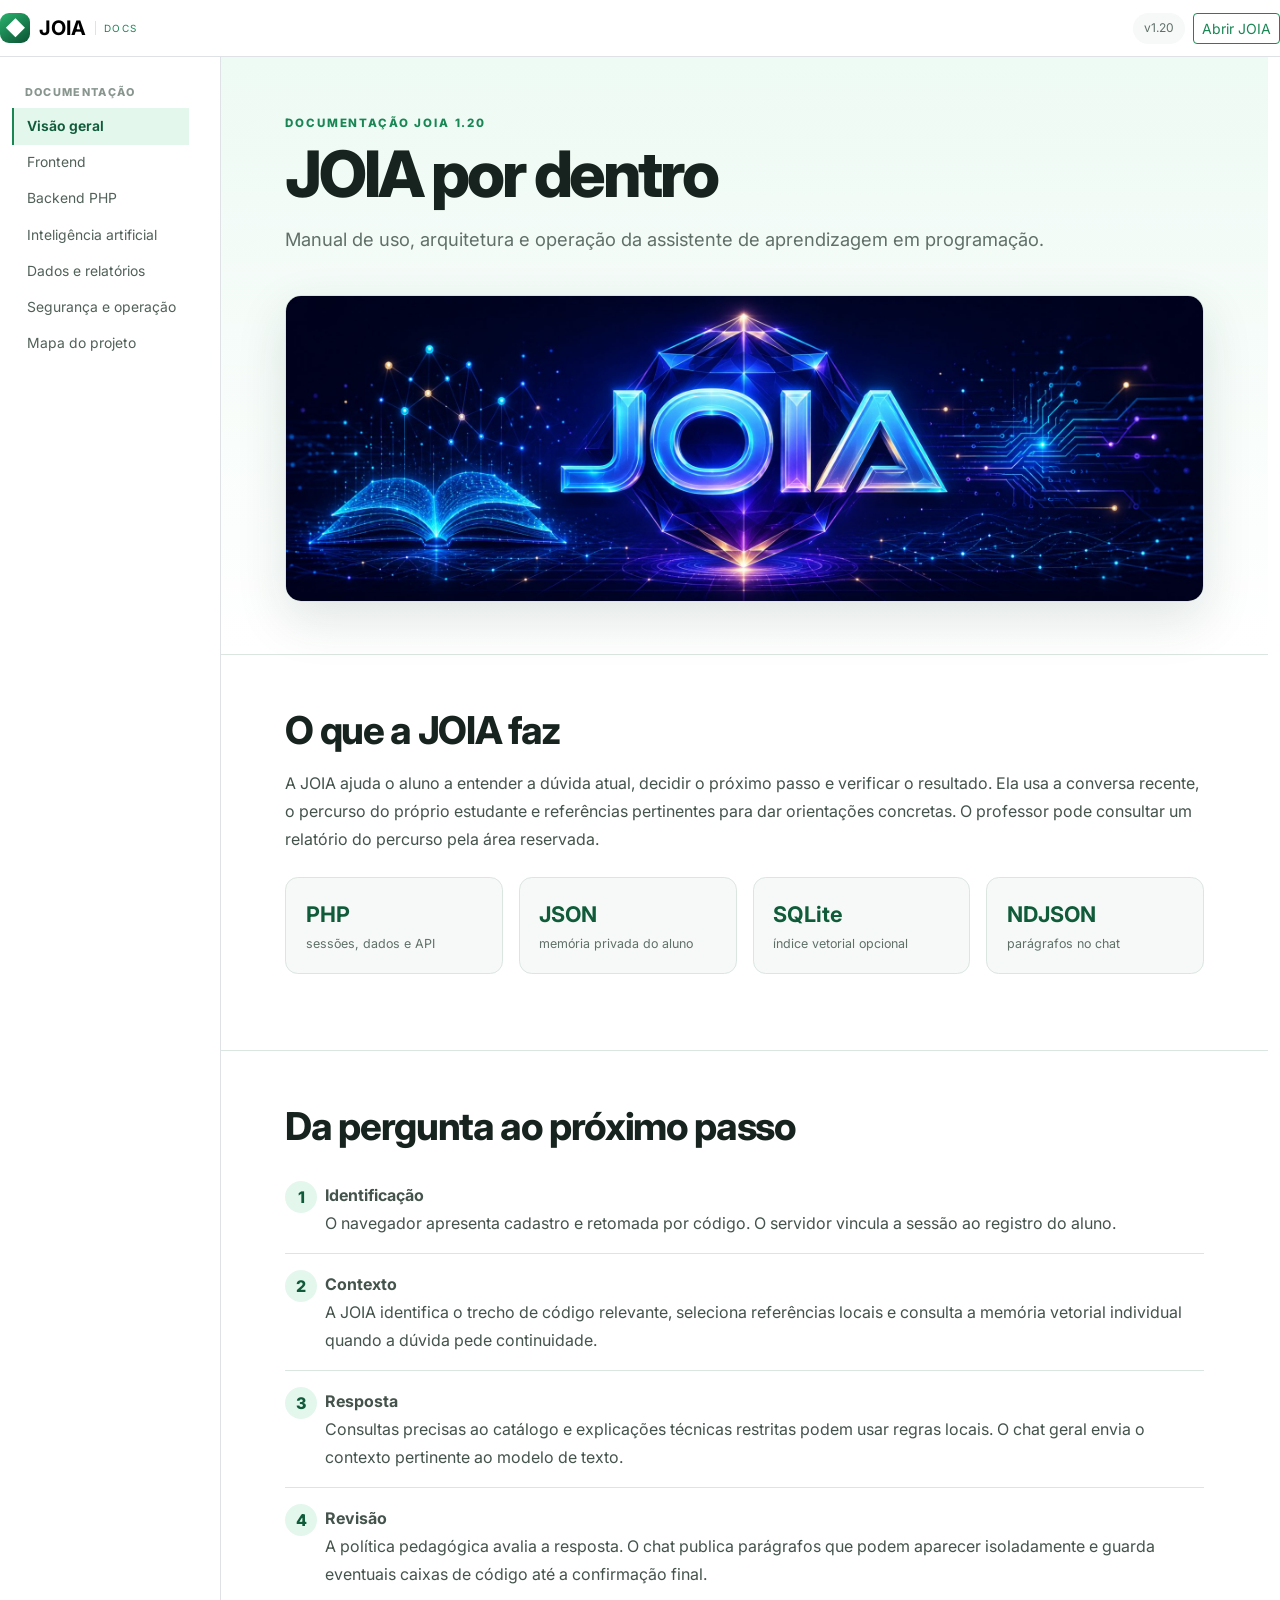
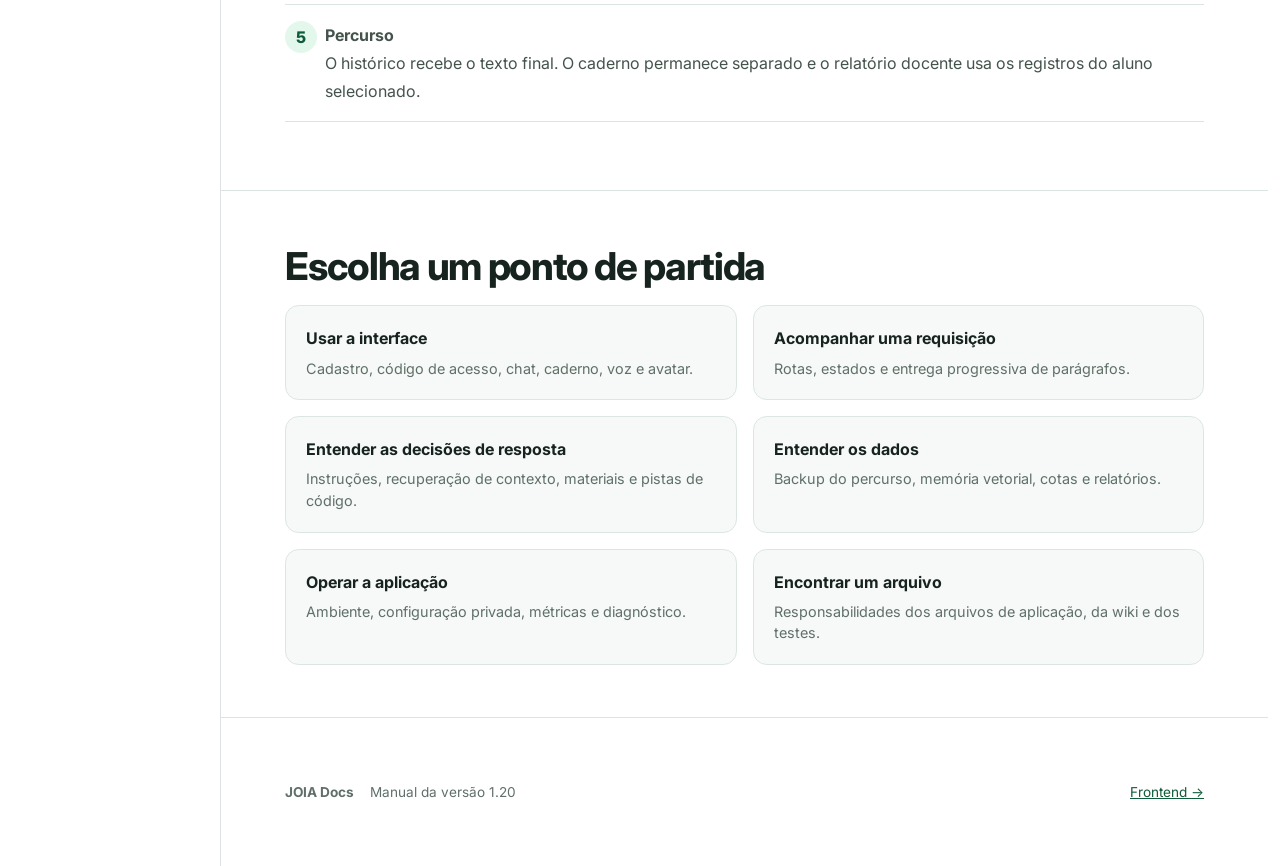
==== commit f27b41f5: "Melhora referências técnicas e materiais didáticos da JOIA" ====
--- a/documentacao/index.html
+++ b/documentacao/index.html
@@ -1,5 +1,84 @@
-<!doctype html><html lang="pt-BR"><head><meta charset="utf-8"><meta name="viewport" content="width=device-width,initial-scale=1"><meta name="description" content="Documentação técnica da JOIA — Início"><title>Início — JOIA Docs</title><link rel="preconnect" href="https://fonts.googleapis.com"><link rel="preconnect" href="https://fonts.gstatic.com" crossorigin><link href="https://fonts.googleapis.com/css2?family=Inter:wght@400;500;600;700;800&family=JetBrains+Mono:wght@400;600&display=swap" rel="stylesheet"><link rel="stylesheet" href="assets/bootstrap.min.css"><link rel="stylesheet" href="assets/wiki.css"></head><body><a class="skip-link" href="#conteudo-principal">Pular para o conteúdo</a><header class="wiki-navbar sticky-top border-bottom"><nav class="navbar navbar-expand-lg container-xxl"><a class="navbar-brand" href="index.html"><span class="brand-gem">◆</span><b>JOIA</b><small>DOCS</small></a><button class="navbar-toggler" type="button" data-bs-toggle="offcanvas" data-bs-target="#menu" aria-label="Abrir menu"><span class="navbar-toggler-icon"></span></button><div class="ms-auto d-none d-lg-flex gap-2"><span class="version-pill">v1.7</span><a class="btn btn-sm btn-outline-success" href="../index.html">Abrir JOIA</a></div></nav></header><div class="container-xxl"><div class="row g-0"><aside class="col-lg-3 col-xl-2 wiki-sidebar border-end"><div class="offcanvas-lg offcanvas-start" id="menu" tabindex="-1"><div class="offcanvas-header"><h2 class="h5">JOIA Docs</h2><button class="btn-close" data-bs-dismiss="offcanvas" data-bs-target="#menu" aria-label="Fechar"></button></div><div class="offcanvas-body"><nav class="nav flex-column"><span class="nav-heading">DOCUMENTAÇÃO</span><a class="nav-link active" href="index.html">Visão geral</a><a class="nav-link " href="frontend.html">Frontend</a><a class="nav-link " href="backend.html">Backend PHP</a><a class="nav-link " href="inteligencia-artificial.html">Inteligência artificial</a><a class="nav-link " href="dados-relatorios.html">Dados e relatórios</a><a class="nav-link " href="seguranca-operacao.html">Segurança e operação</a><a class="nav-link " href="referencia.html">Referência</a></nav></div></div></aside><main class="col-lg-9 col-xl-10 wiki-main" id="conteudo-principal">
-<section class="page-hero"><span class="eyebrow">DOCUMENTAÇÃO JOIA 1.7</span><h1>JOIA por dentro</h1><p>Referência técnica e funcional da assistente educacional: interface, conversas, inteligência artificial, memória e relatórios.</p><img src="../assets/readme/joia-banner.svg" alt="Banner da JOIA, educação e inteligência artificial"></section>
-<section><h2>O que é a JOIA</h2><p>A JOIA é uma assistente educacional em português que acompanha estudantes sem substituir o processo de aprendizagem. A interface apresenta conversa e caderno; o servidor identifica o estudante, monta o contexto, consulta a OpenAI, limita a entrega de código pronto, salva o percurso e gera análises para o professor.</p><div class="card-grid"><a class="topic-card" href="frontend.html"><b>Interface</b><span>Terminal, mensagens, notas e eventos do navegador.</span></a><a class="topic-card" href="backend.html"><b>Backend PHP</b><span>Endpoint, funções, estados, validações e erros.</span></a><a class="topic-card" href="inteligencia-artificial.html"><b>Inteligência artificial</b><span>Modelo, contexto e orientação pedagógica.</span></a><a class="topic-card" href="dados-relatorios.html"><b>Dados e relatórios</b><span>Memória JSON, sessões e construção do PDF.</span></a></div></section>
-<section><h2>Fluxo completo</h2><div class="flow"><div><b>1. Entrada</b><span>O navegador envia mensagem e ID da conversa.</span></div><div><b>2. Estado</b><span>O PHP recupera cadastro e histórico.</span></div><div><b>3. Contexto</b><span>Instruções, perfil e últimas interações são reunidos.</span></div><div><b>4. Resposta</b><span>A OpenAI responde e a regra pedagógica revisa.</span></div><div><b>5. Memória</b><span>Pergunta e resposta são gravadas para continuidade.</span></div></div></section>
-<section><h2>Arquivos da aplicação</h2><div class="table-responsive"><table class="table"><thead><tr><th>Arquivo</th><th>Papel no sistema</th><th>Leia em</th></tr></thead><tbody><tr><td><code>index.html</code></td><td>Tela, estilo e JavaScript do terminal.</td><td><a href="frontend.html">Frontend</a></td></tr><tr><td><code>teste_openai.php</code></td><td>API, IA, memória, área docente e PDF.</td><td><a href="backend.html">Backend</a></td></tr><tr><td><code>treinamento.txt</code></td><td>Identidade e didática da JOIA.</td><td><a href="inteligencia-artificial.html">IA</a></td></tr><tr><td><code>NEGATIVEPROMPTS.TXT</code></td><td>Restrições complementares.</td><td><a href="inteligencia-artificial.html">IA</a></td></tr><tr><td><code>memoria/</code></td><td>Históricos individuais em JSON.</td><td><a href="dados-relatorios.html">Dados</a></td></tr><tr><td><code>upload_temp.php</code></td><td>Upload temporário legado, fora do chat atual.</td><td><a href="seguranca-operacao.html">Segurança</a></td></tr></tbody></table></div></section><footer><b>JOIA Docs</b><span>Referência da versão 1.7</span><a href="referencia.html">Índice de funções →</a></footer></main></div></div><div class="toast-container position-fixed bottom-0 end-0 p-3"><div id="copyToast" class="toast text-bg-dark"><div class="toast-body">Código copiado.</div></div></div><script src="assets/bootstrap.bundle.min.js"></script><script src="assets/wiki.js"></script></body></html>
+<!doctype html>
+<html lang="pt-BR">
+<head>
+  <meta charset="utf-8">
+  <meta name="viewport" content="width=device-width,initial-scale=1">
+  <meta name="description" content="Manual de uso, arquitetura e operação da assistente de aprendizagem em programação.">
+  <title>Visão geral — JOIA Docs</title>
+  <link rel="preconnect" href="https://fonts.googleapis.com">
+  <link rel="preconnect" href="https://fonts.gstatic.com" crossorigin>
+  <link href="https://fonts.googleapis.com/css2?family=Inter:wght@400;500;600;700;800&family=JetBrains+Mono:wght@400;600&display=swap" rel="stylesheet">
+  <link rel="stylesheet" href="assets/bootstrap.min.css">
+  <link rel="stylesheet" href="assets/wiki.css">
+</head>
+<body>
+<a class="skip-link" href="#conteudo-principal">Pular para o conteúdo</a>
+<header class="wiki-navbar sticky-top border-bottom">
+  <nav class="navbar navbar-expand-lg container-xxl" aria-label="Cabeçalho da documentação">
+    <a class="navbar-brand" href="index.html"><span class="brand-gem">◆</span><b>JOIA</b><small>DOCS</small></a>
+    <button class="navbar-toggler" type="button" data-bs-toggle="offcanvas" data-bs-target="#menu" aria-controls="menu" aria-label="Abrir menu"><span class="navbar-toggler-icon"></span></button>
+    <div class="ms-auto d-none d-lg-flex gap-2"><span class="version-pill">v1.20</span><a class="btn btn-sm btn-outline-success" href="../index.html">Abrir JOIA</a></div>
+  </nav>
+</header>
+<div class="container-xxl">
+  <div class="row g-0">
+    <aside class="col-lg-3 col-xl-2 wiki-sidebar border-end">
+      <div class="offcanvas-lg offcanvas-start" id="menu" tabindex="-1" aria-labelledby="menu-title">
+        <div class="offcanvas-header"><h2 class="h5" id="menu-title">JOIA Docs</h2><button type="button" class="btn-close" data-bs-dismiss="offcanvas" data-bs-target="#menu" aria-label="Fechar"></button></div>
+        <div class="offcanvas-body">
+          <nav class="nav flex-column" aria-label="Seções do manual">
+          <span class="nav-heading">DOCUMENTAÇÃO</span>
+          <a class="nav-link active" href="index.html" aria-current="page">Visão geral</a>
+          <a class="nav-link" href="frontend.html">Frontend</a>
+          <a class="nav-link" href="backend.html">Backend PHP</a>
+          <a class="nav-link" href="inteligencia-artificial.html">Inteligência artificial</a>
+          <a class="nav-link" href="dados-relatorios.html">Dados e relatórios</a>
+          <a class="nav-link" href="seguranca-operacao.html">Segurança e operação</a>
+          <a class="nav-link" href="referencia.html">Mapa do projeto</a>
+          </nav>
+        </div>
+      </div>
+    </aside>
+    <main class="col-lg-9 col-xl-10 wiki-main" id="conteudo-principal">
+    <section class="page-hero">
+      <span class="eyebrow">DOCUMENTAÇÃO JOIA 1.20</span>
+      <h1>JOIA por dentro</h1>
+      <p>Manual de uso, arquitetura e operação da assistente de aprendizagem em programação.</p>
+      <img src="../assets/readme/joia-banner.svg" alt="Banner da JOIA, educação e inteligência artificial">
+    </section>
+<section>
+<h2>O que a JOIA faz</h2>
+<p>A JOIA ajuda o aluno a entender a dúvida atual, decidir o próximo passo e verificar o resultado. Ela usa a conversa recente, o percurso do próprio estudante e referências pertinentes para dar orientações concretas. O professor pode consultar um relatório do percurso pela área reservada.</p>
+<div class="metrics"><div><b>PHP</b><span>sessões, dados e API</span></div><div><b>JSON</b><span>memória privada do aluno</span></div><div><b>SQLite</b><span>índice vetorial opcional</span></div><div><b>NDJSON</b><span>parágrafos no chat</span></div></div>
+</section>
+<section>
+<h2>Da pergunta ao próximo passo</h2>
+<ol class="steps">
+<li><b>Identificação</b><span>O navegador apresenta cadastro e retomada por código. O servidor vincula a sessão ao registro do aluno.</span></li>
+<li><b>Contexto</b><span>A JOIA identifica o trecho de código relevante, seleciona referências locais e consulta a memória vetorial individual quando a dúvida pede continuidade.</span></li>
+<li><b>Resposta</b><span>Consultas precisas ao catálogo e explicações técnicas restritas podem usar regras locais. O chat geral envia o contexto pertinente ao modelo de texto.</span></li>
+<li><b>Revisão</b><span>A política pedagógica avalia a resposta. O chat publica parágrafos que podem aparecer isoladamente e guarda eventuais caixas de código até a confirmação final.</span></li>
+<li><b>Percurso</b><span>O histórico recebe o texto final. O caderno permanece separado e o relatório docente usa os registros do aluno selecionado.</span></li>
+</ol>
+</section>
+<section>
+<h2>Escolha um ponto de partida</h2>
+<div class="card-grid">
+<a class="topic-card" href="frontend.html"><b>Usar a interface</b><span>Cadastro, código de acesso, chat, caderno, voz e avatar.</span></a>
+<a class="topic-card" href="backend.html"><b>Acompanhar uma requisição</b><span>Rotas, estados e entrega progressiva de parágrafos.</span></a>
+<a class="topic-card" href="inteligencia-artificial.html"><b>Entender as decisões de resposta</b><span>Instruções, recuperação de contexto, materiais e pistas de código.</span></a>
+<a class="topic-card" href="dados-relatorios.html"><b>Entender os dados</b><span>Backup do percurso, memória vetorial, cotas e relatórios.</span></a>
+<a class="topic-card" href="seguranca-operacao.html"><b>Operar a aplicação</b><span>Ambiente, configuração privada, métricas e diagnóstico.</span></a>
+<a class="topic-card" href="referencia.html"><b>Encontrar um arquivo</b><span>Responsabilidades dos arquivos de aplicação, da wiki e dos testes.</span></a>
+</div>
+</section>
+
+    <footer><b>JOIA Docs</b><span>Manual da versão 1.20</span><a href="frontend.html">Frontend →</a></footer>
+    </main>
+  </div>
+</div>
+<div class="toast-container position-fixed bottom-0 end-0 p-3"><div id="copyToast" class="toast text-bg-dark" role="status"><div class="toast-body">Código copiado.</div></div></div>
+<script src="assets/bootstrap.bundle.min.js"></script>
+<script src="assets/wiki.js"></script>
+</body>
+</html>
--- a/documentacao/assets/wiki.css
+++ b/documentacao/assets/wiki.css
@@ -1,4 +1,5 @@
-:root{--ink:#17231e;--muted:#607069;--green:#198754;--dark:#105b39;--mint:#e4f7ed;--line:#dce6e1;--soft:#f6f9f7;--code:#101915}html{scroll-padding-top:75px}body{font-family:Inter,system-ui,sans-serif;color:var(--ink)}code,pre{font-family:"JetBrains Mono",monospace}.skip-link{position:fixed;top:-60px;left:1rem;z-index:2000;padding:.7rem 1rem;background:#fff;color:var(--dark);border-radius:.5rem}.skip-link:focus{top:1rem}.wiki-navbar{background:#ffffffef;backdrop-filter:blur(12px)}.navbar-brand{display:flex;align-items:center;gap:.55rem}.navbar-brand small{padding-left:.5rem;border-left:1px solid var(--line);font-size:.62rem;letter-spacing:.16em;color:var(--green)}.brand-gem{display:grid;place-items:center;width:30px;height:30px;border-radius:9px;color:#fff;background:linear-gradient(145deg,#29b36e,#0b5132)}.version-pill{padding:.4rem .7rem;border-radius:99px;background:var(--soft);color:var(--muted);font-size:.75rem}.wiki-sidebar{min-height:calc(100vh - 57px)}.offcanvas-lg{position:sticky;top:76px}.offcanvas-body{padding:1.5rem .8rem}.nav-heading{padding:.5rem .8rem;font-size:.68rem;font-weight:800;letter-spacing:.12em;color:#89968f}.wiki-sidebar .nav-link{padding:.48rem .8rem;border-left:2px solid transparent;color:#516159;font-size:.87rem}.wiki-sidebar .nav-link:hover,.wiki-sidebar .nav-link.active{border-left-color:var(--green);background:var(--mint);color:var(--dark);font-weight:650}.wiki-main{min-width:0}.wiki-main>section{max-width:1120px;padding:3.25rem clamp(1.25rem,5vw,5rem);border-bottom:1px solid var(--line)}.page-hero{max-width:none!important;background:linear-gradient(180deg,#eefaf4,#fff)}.page-hero.compact{padding-top:4.5rem;padding-bottom:4.5rem}.page-hero h1{max-width:850px;margin:.5rem 0 1rem;font-size:clamp(2.3rem,5vw,4.6rem);font-weight:800;line-height:1.03;letter-spacing:-.05em}.page-hero p{max-width:760px;font-size:1.15rem;color:var(--muted)}.page-hero img{width:100%;margin-top:1.5rem;border:1px solid var(--line);border-radius:1rem;box-shadow:0 18px 50px #123b2920}.eyebrow{font-size:.72rem;font-weight:800;letter-spacing:.16em;color:var(--green)}section h2{margin:0 0 1rem;font-size:clamp(1.7rem,3vw,2.55rem);font-weight:750;letter-spacing:-.035em}section h3{font-size:1.1rem}section p,section li,section dd{color:#44534c;line-height:1.75}.card-grid{display:grid;grid-template-columns:repeat(2,minmax(0,1fr));gap:1rem}.topic-card{display:flex;flex-direction:column;gap:.45rem;padding:1.25rem;border:1px solid var(--line);border-radius:.85rem;background:var(--soft);color:var(--ink);text-decoration:none}.topic-card:hover{border-color:#7bc59d;transform:translateY(-2px)}.topic-card span{color:var(--muted);font-size:.9rem}.flow{display:grid;gap:.8rem;counter-reset:flow}.flow div{display:grid;grid-template-columns:145px 1fr;padding:1rem;border-left:3px solid var(--green);background:var(--soft)}.flow span{color:var(--muted)}.table{--bs-table-bg:transparent;border-color:var(--line)}.table th{font-size:.75rem;letter-spacing:.07em;text-transform:uppercase;color:#6c7972}.table td{color:#46544d}.code-example{margin:1.4rem 0 2rem;overflow:hidden;border:1px solid #273c32;border-radius:.75rem;background:var(--code);box-shadow:0 12px 35px #10191516}.code-toolbar{display:flex;justify-content:space-between;align-items:center;padding:.55rem .75rem;border-bottom:1px solid #2d4037;color:#9db4a9;font-size:.75rem}.copy-btn{padding:.3rem .65rem;border:1px solid #466356;border-radius:.4rem;background:#192820;color:#d6e9df;font:600 .72rem Inter}.copy-btn:hover,.copy-btn:focus{background:#28503d;color:#fff}.code-example pre{margin:0;padding:1rem 1.2rem;overflow:auto;color:#d9f4e7;font-size:.82rem;line-height:1.7}.note{margin:1.5rem 0;padding:1rem 1.2rem;border-left:4px solid var(--green);border-radius:0 .6rem .6rem 0;background:var(--mint);color:#27503c}.note.warning{border-color:#d5a100;background:#fff7d8;color:#5e4a0a}.note.danger{border-color:#c83d4d;background:#fff0f2;color:#70212a}.metrics{display:grid;grid-template-columns:repeat(4,1fr);gap:1rem;margin:1.5rem 0}.metrics div{padding:1.2rem;border:1px solid var(--line);border-radius:.8rem;background:var(--soft)}.metrics b{display:block;color:var(--dark);font-size:1.35rem}.metrics span{font-size:.78rem;color:var(--muted)}.steps{list-style:none;padding:0;counter-reset:step}.steps li{counter-increment:step;display:grid;grid-template-columns:2.5rem 1fr;padding:1rem 0;border-bottom:1px solid var(--line)}.steps li:before{content:counter(step);grid-row:1/3;display:grid;place-items:center;width:2rem;height:2rem;border-radius:50%;background:var(--mint);color:var(--dark);font-weight:800}.steps span{grid-column:2}.check-list{list-style:none;padding:0}.check-list li{position:relative;padding:.7rem .5rem .7rem 2rem;border-bottom:1px solid var(--line)}.check-list li:before{content:"✓";position:absolute;left:.35rem;color:var(--green);font-weight:800}.accordion{--bs-accordion-active-bg:var(--mint);--bs-accordion-active-color:var(--dark);--bs-accordion-border-color:var(--line)}.ref-grid{display:grid;grid-template-columns:repeat(2,1fr);gap:.75rem}.ref-grid a{display:flex;flex-direction:column;padding:1rem;border:1px solid var(--line);border-radius:.65rem;text-decoration:none}.ref-grid a:hover{background:var(--soft);border-color:#8dcaaa}.ref-grid span{margin-top:.25rem;color:var(--muted);font-size:.85rem}.glossary{display:grid;grid-template-columns:160px 1fr}.glossary dt,.glossary dd{padding:.75rem;border-bottom:1px solid var(--line);margin:0}.wiki-main footer{display:flex;gap:1rem;align-items:center;margin:2rem clamp(1.25rem,5vw,5rem);padding:2rem 0;color:var(--muted);font-size:.85rem}.wiki-main footer a{margin-left:auto;color:var(--dark)}
-@media(max-width:991.98px){.wiki-sidebar{min-height:0;border:0!important}.offcanvas-lg{position:static}.offcanvas-body{padding:1rem}.wiki-main>section{padding:2.5rem 1.25rem}.page-hero.compact{padding-top:3rem;padding-bottom:3rem}.metrics{grid-template-columns:repeat(2,1fr)}.wiki-main footer{margin:1rem 1.25rem}}
+:root{--ink:#17231e;--muted:#607069;--green:#198754;--dark:#105b39;--mint:#e4f7ed;--line:#dce6e1;--soft:#f6f9f7;--code:#101915}html{scroll-padding-top:75px}body{font-family:Inter,system-ui,sans-serif;color:var(--ink)}code,pre{font-family:"JetBrains Mono",monospace}.skip-link{position:fixed;top:-60px;left:1rem;z-index:2000;padding:.7rem 1rem;background:#fff;color:var(--dark);border-radius:.5rem}.skip-link:focus{top:1rem}.wiki-navbar{background:#ffffffef;backdrop-filter:blur(12px)}.navbar-brand{display:flex;align-items:center;gap:.55rem}.navbar-brand small{padding-left:.5rem;border-left:1px solid var(--line);font-size:.62rem;letter-spacing:.16em;color:var(--green)}.brand-gem{display:grid;place-items:center;width:30px;height:30px;border-radius:9px;color:#fff;background:linear-gradient(145deg,#29b36e,#0b5132)}.version-pill{padding:.4rem .7rem;border-radius:99px;background:var(--soft);color:var(--muted);font-size:.75rem}.wiki-sidebar{min-height:calc(100vh - 57px)}.offcanvas-body{padding:1.5rem .8rem}.nav-heading{padding:.5rem .8rem;font-size:.68rem;font-weight:800;letter-spacing:.12em;color:#89968f}.wiki-sidebar .nav-link{padding:.48rem .8rem;border-left:2px solid transparent;color:#516159;font-size:.87rem}.wiki-sidebar .nav-link:hover,.wiki-sidebar .nav-link.active{border-left-color:var(--green);background:var(--mint);color:var(--dark);font-weight:650}.wiki-main{min-width:0}.wiki-main>section{max-width:1120px;padding:3.25rem clamp(1.25rem,5vw,5rem);border-bottom:1px solid var(--line)}.page-hero{max-width:none!important;background:linear-gradient(180deg,#eefaf4,#fff)}.page-hero.compact{padding-top:4.5rem;padding-bottom:4.5rem}.page-hero h1{max-width:850px;margin:.5rem 0 1rem;font-size:clamp(2.3rem,5vw,4.6rem);font-weight:800;line-height:1.03;letter-spacing:-.05em}.page-hero p{max-width:760px;font-size:1.15rem;color:var(--muted)}.page-hero img{width:100%;margin-top:1.5rem;border:1px solid var(--line);border-radius:1rem;box-shadow:0 18px 50px #123b2920}.eyebrow{font-size:.72rem;font-weight:800;letter-spacing:.16em;color:var(--green)}section h2{margin:0 0 1rem;font-size:clamp(1.7rem,3vw,2.55rem);font-weight:750;letter-spacing:-.035em}section h3{font-size:1.1rem}section p,section li,section dd{color:#44534c;line-height:1.75}.card-grid{display:grid;grid-template-columns:repeat(2,minmax(0,1fr));gap:1rem}.topic-card{display:flex;flex-direction:column;gap:.45rem;padding:1.25rem;border:1px solid var(--line);border-radius:.85rem;background:var(--soft);color:var(--ink);text-decoration:none}.topic-card:hover{border-color:#7bc59d;transform:translateY(-2px)}.topic-card span{color:var(--muted);font-size:.9rem}.flow{display:grid;gap:.8rem;counter-reset:flow}.flow div{display:grid;grid-template-columns:145px 1fr;padding:1rem;border-left:3px solid var(--green);background:var(--soft)}.flow span{color:var(--muted)}.table{--bs-table-bg:transparent;border-color:var(--line)}.table th{font-size:.75rem;letter-spacing:.07em;text-transform:uppercase;color:#6c7972}.table td{color:#46544d}.code-example{margin:1.4rem 0 2rem;overflow:hidden;border:1px solid #273c32;border-radius:.75rem;background:var(--code);box-shadow:0 12px 35px #10191516}.code-toolbar{display:flex;justify-content:space-between;align-items:center;padding:.55rem .75rem;border-bottom:1px solid #2d4037;color:#9db4a9;font-size:.75rem}.copy-btn{padding:.3rem .65rem;border:1px solid #466356;border-radius:.4rem;background:#192820;color:#d6e9df;font:600 .72rem Inter}.copy-btn:hover,.copy-btn:focus{background:#28503d;color:#fff}.code-example pre{margin:0;padding:1rem 1.2rem;overflow:auto;color:#d9f4e7;font-size:.82rem;line-height:1.7}.note{margin:1.5rem 0;padding:1rem 1.2rem;border-left:4px solid var(--green);border-radius:0 .6rem .6rem 0;background:var(--mint);color:#27503c}.note.warning{border-color:#d5a100;background:#fff7d8;color:#5e4a0a}.note.danger{border-color:#c83d4d;background:#fff0f2;color:#70212a}.metrics{display:grid;grid-template-columns:repeat(4,1fr);gap:1rem;margin:1.5rem 0}.metrics div{padding:1.2rem;border:1px solid var(--line);border-radius:.8rem;background:var(--soft)}.metrics b{display:block;color:var(--dark);font-size:1.35rem}.metrics span{font-size:.78rem;color:var(--muted)}.steps{list-style:none;padding:0;counter-reset:step}.steps li{counter-increment:step;display:grid;grid-template-columns:2.5rem 1fr;padding:1rem 0;border-bottom:1px solid var(--line)}.steps li:before{content:counter(step);grid-row:1/3;display:grid;place-items:center;width:2rem;height:2rem;border-radius:50%;background:var(--mint);color:var(--dark);font-weight:800}.steps span{grid-column:2}.check-list{list-style:none;padding:0}.check-list li{position:relative;padding:.7rem .5rem .7rem 2rem;border-bottom:1px solid var(--line)}.check-list li:before{content:"✓";position:absolute;left:.35rem;color:var(--green);font-weight:800}.accordion{--bs-accordion-active-bg:var(--mint);--bs-accordion-active-color:var(--dark);--bs-accordion-border-color:var(--line)}.ref-grid{display:grid;grid-template-columns:repeat(2,1fr);gap:.75rem}.ref-grid a{display:flex;flex-direction:column;padding:1rem;border:1px solid var(--line);border-radius:.65rem;text-decoration:none}.ref-grid a:hover{background:var(--soft);border-color:#8dcaaa}.ref-grid span{margin-top:.25rem;color:var(--muted);font-size:.85rem}.glossary{display:grid;grid-template-columns:160px 1fr}.glossary dt,.glossary dd{padding:.75rem;border-bottom:1px solid var(--line);margin:0}.wiki-main footer{display:flex;gap:1rem;align-items:center;margin:2rem clamp(1.25rem,5vw,5rem);padding:2rem 0;color:var(--muted);font-size:.85rem}.wiki-main footer a{margin-left:auto;color:var(--dark)}
+@media(min-width:992px){.offcanvas-lg{position:sticky;top:76px}}
+@media(max-width:991.98px){.wiki-sidebar{min-height:0;border:0!important}.offcanvas-body{padding:1rem}.wiki-main>section{padding:2.5rem 1.25rem}.page-hero.compact{padding-top:3rem;padding-bottom:3rem}.metrics{grid-template-columns:repeat(2,1fr)}.wiki-main footer{margin:1rem 1.25rem}}
 @media(max-width:575.98px){.card-grid,.ref-grid,.metrics{grid-template-columns:1fr}.flow div{grid-template-columns:1fr;gap:.3rem}.glossary{grid-template-columns:1fr}.glossary dt{padding-bottom:.1rem;border-bottom:0}.glossary dd{padding-top:.1rem}.wiki-main footer{align-items:flex-start;flex-direction:column}.wiki-main footer a{margin-left:0}.code-example{margin-left:-.25rem;margin-right:-.25rem}}
 @media(prefers-reduced-motion:reduce){*{scroll-behavior:auto!important;transition:none!important}}
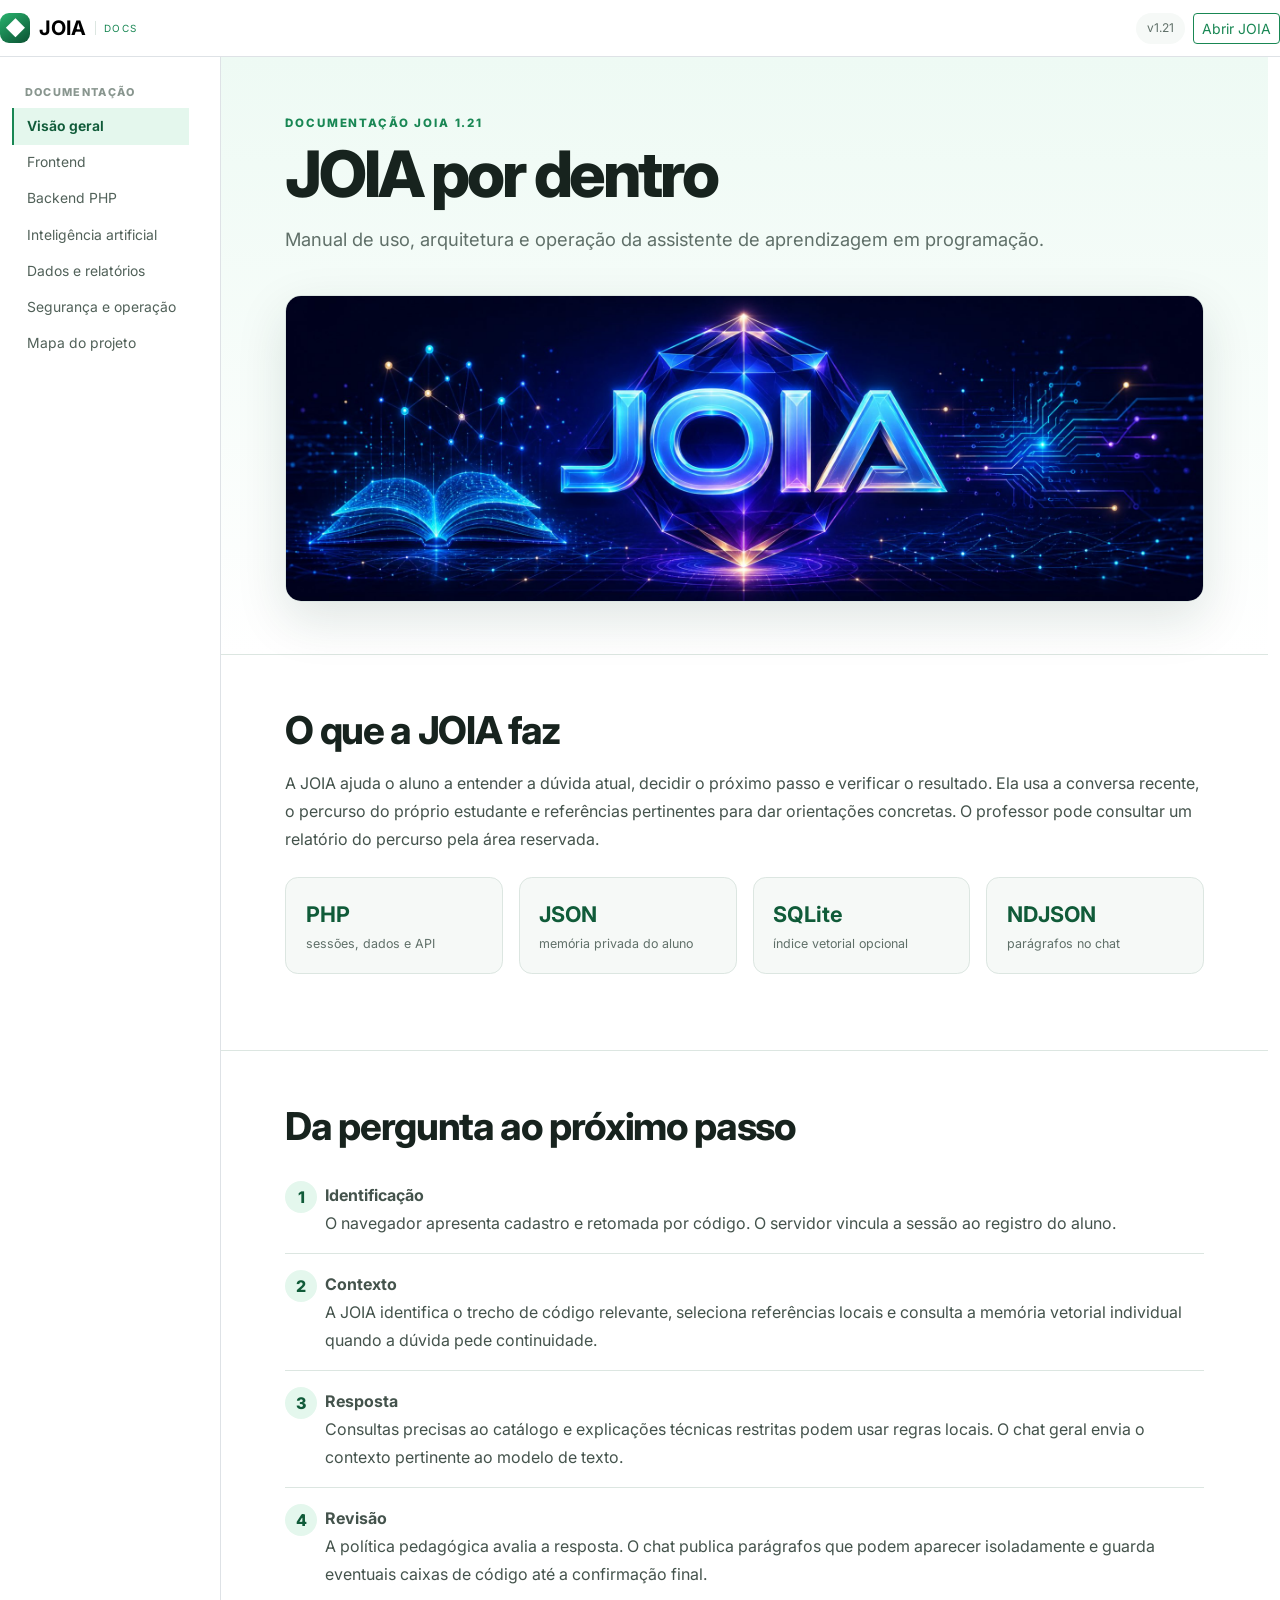
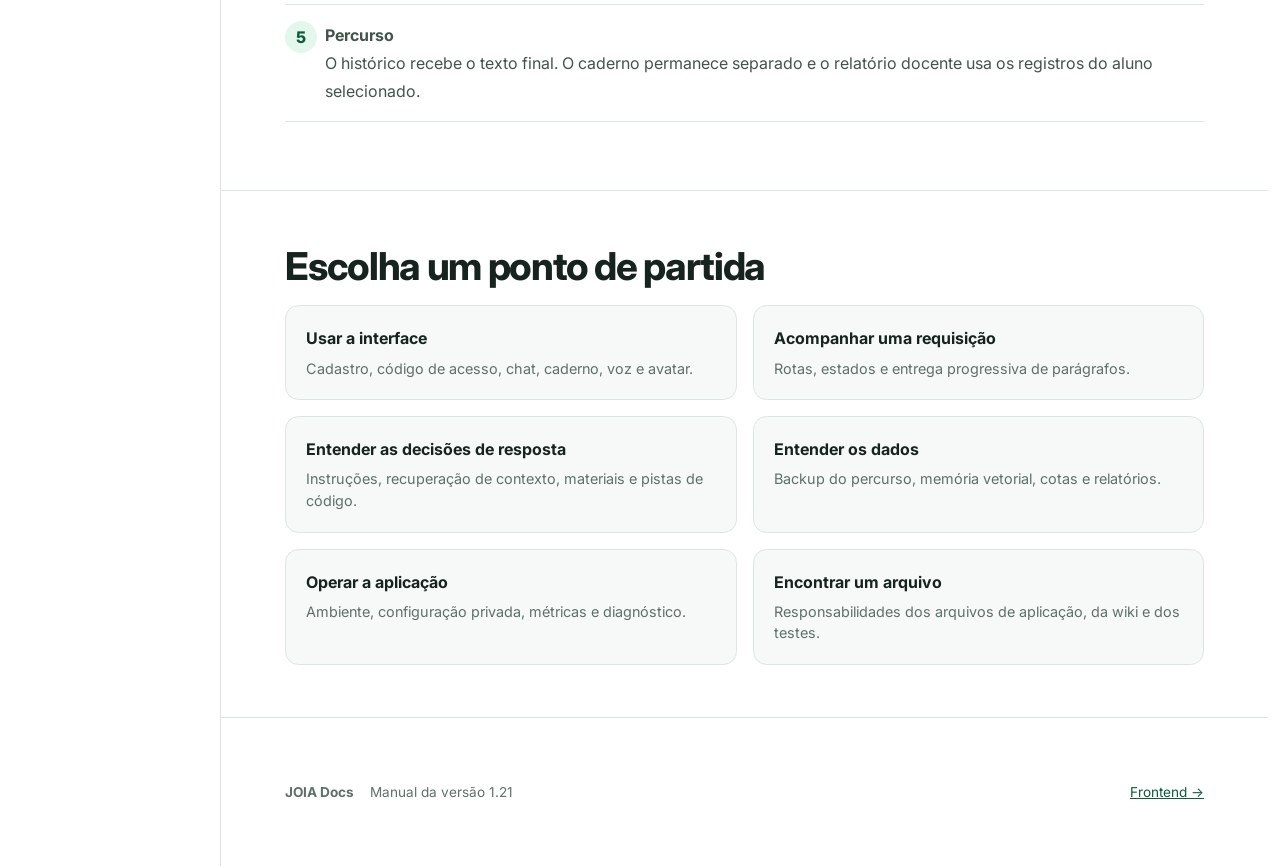
==== commit cfdc5432: "Corrige hierarquia de Views e respostas interrompidas na JOIA" ====
--- a/documentacao/index.html
+++ b/documentacao/index.html
@@ -17,7 +17,7 @@
   <nav class="navbar navbar-expand-lg container-xxl" aria-label="Cabeçalho da documentação">
     <a class="navbar-brand" href="index.html"><span class="brand-gem">◆</span><b>JOIA</b><small>DOCS</small></a>
     <button class="navbar-toggler" type="button" data-bs-toggle="offcanvas" data-bs-target="#menu" aria-controls="menu" aria-label="Abrir menu"><span class="navbar-toggler-icon"></span></button>
-    <div class="ms-auto d-none d-lg-flex gap-2"><span class="version-pill">v1.20</span><a class="btn btn-sm btn-outline-success" href="../index.html">Abrir JOIA</a></div>
+    <div class="ms-auto d-none d-lg-flex gap-2"><span class="version-pill">v1.21</span><a class="btn btn-sm btn-outline-success" href="../index.html">Abrir JOIA</a></div>
   </nav>
 </header>
 <div class="container-xxl">
@@ -41,7 +41,7 @@
     </aside>
     <main class="col-lg-9 col-xl-10 wiki-main" id="conteudo-principal">
     <section class="page-hero">
-      <span class="eyebrow">DOCUMENTAÇÃO JOIA 1.20</span>
+      <span class="eyebrow">DOCUMENTAÇÃO JOIA 1.21</span>
       <h1>JOIA por dentro</h1>
       <p>Manual de uso, arquitetura e operação da assistente de aprendizagem em programação.</p>
       <img src="../assets/readme/joia-banner.svg" alt="Banner da JOIA, educação e inteligência artificial">
@@ -73,7 +73,7 @@
 </div>
 </section>
 
-    <footer><b>JOIA Docs</b><span>Manual da versão 1.20</span><a href="frontend.html">Frontend →</a></footer>
+    <footer><b>JOIA Docs</b><span>Manual da versão 1.21</span><a href="frontend.html">Frontend →</a></footer>
     </main>
   </div>
 </div>
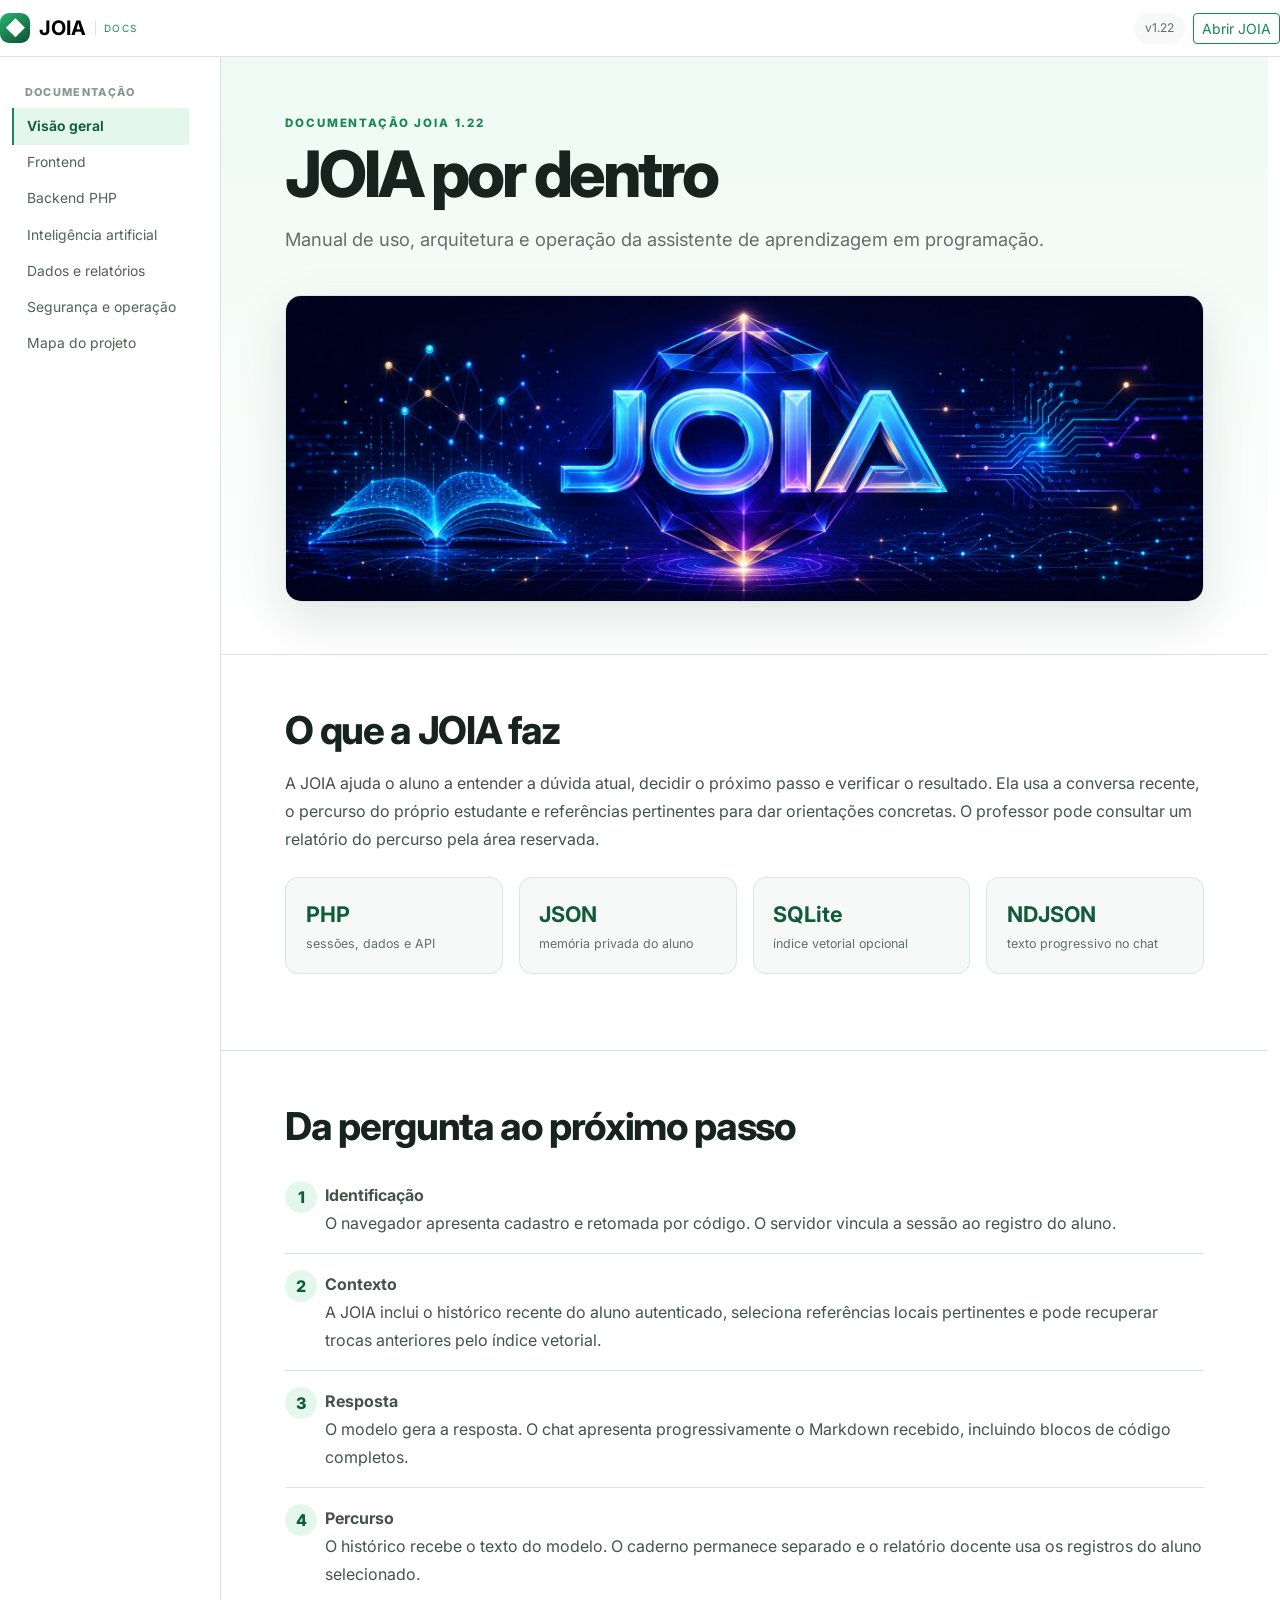
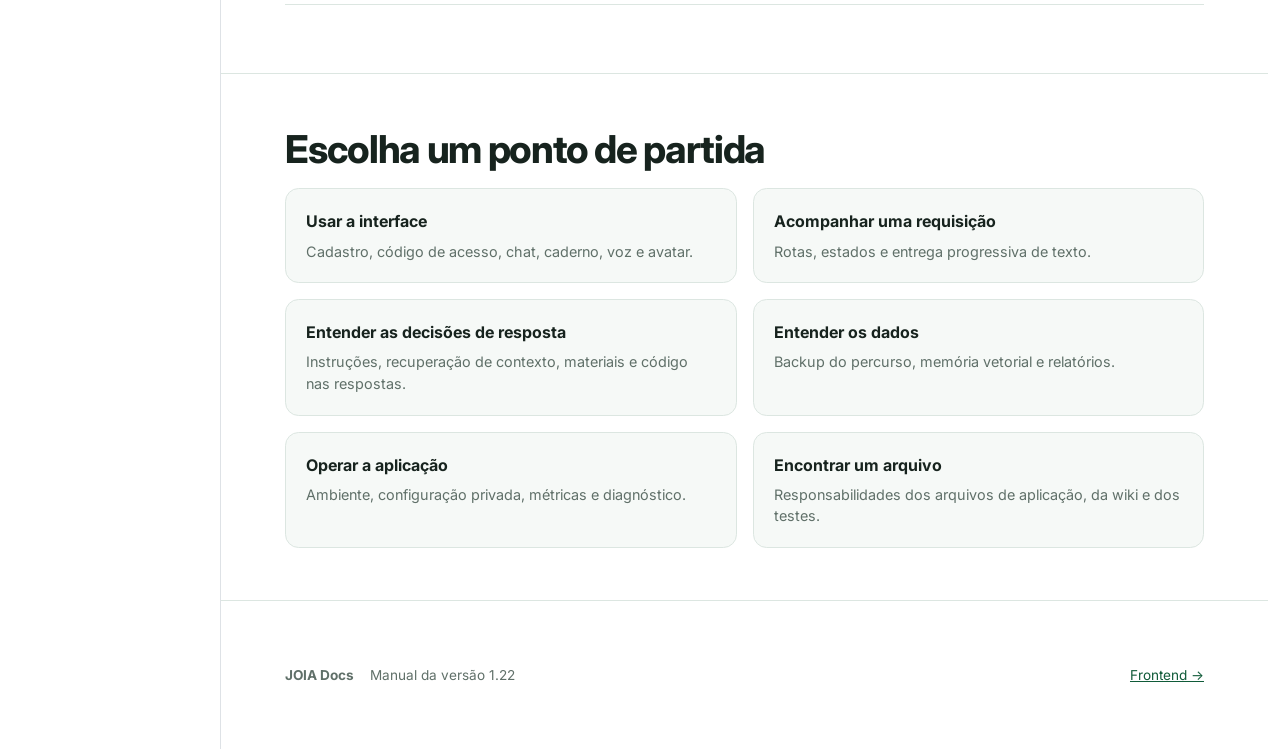
==== commit 54f1eb8e: "Remove as restrições de resposta no marco zero da JOIA" ====
--- a/documentacao/index.html
+++ b/documentacao/index.html
@@ -17,7 +17,7 @@
   <nav class="navbar navbar-expand-lg container-xxl" aria-label="Cabeçalho da documentação">
     <a class="navbar-brand" href="index.html"><span class="brand-gem">◆</span><b>JOIA</b><small>DOCS</small></a>
     <button class="navbar-toggler" type="button" data-bs-toggle="offcanvas" data-bs-target="#menu" aria-controls="menu" aria-label="Abrir menu"><span class="navbar-toggler-icon"></span></button>
-    <div class="ms-auto d-none d-lg-flex gap-2"><span class="version-pill">v1.21</span><a class="btn btn-sm btn-outline-success" href="../index.html">Abrir JOIA</a></div>
+    <div class="ms-auto d-none d-lg-flex gap-2"><span class="version-pill">v1.22</span><a class="btn btn-sm btn-outline-success" href="../index.html">Abrir JOIA</a></div>
   </nav>
 </header>
 <div class="container-xxl">
@@ -41,7 +41,7 @@
     </aside>
     <main class="col-lg-9 col-xl-10 wiki-main" id="conteudo-principal">
     <section class="page-hero">
-      <span class="eyebrow">DOCUMENTAÇÃO JOIA 1.21</span>
+      <span class="eyebrow">DOCUMENTAÇÃO JOIA 1.22</span>
       <h1>JOIA por dentro</h1>
       <p>Manual de uso, arquitetura e operação da assistente de aprendizagem em programação.</p>
       <img src="../assets/readme/joia-banner.svg" alt="Banner da JOIA, educação e inteligência artificial">
@@ -49,31 +49,30 @@
 <section>
 <h2>O que a JOIA faz</h2>
 <p>A JOIA ajuda o aluno a entender a dúvida atual, decidir o próximo passo e verificar o resultado. Ela usa a conversa recente, o percurso do próprio estudante e referências pertinentes para dar orientações concretas. O professor pode consultar um relatório do percurso pela área reservada.</p>
-<div class="metrics"><div><b>PHP</b><span>sessões, dados e API</span></div><div><b>JSON</b><span>memória privada do aluno</span></div><div><b>SQLite</b><span>índice vetorial opcional</span></div><div><b>NDJSON</b><span>parágrafos no chat</span></div></div>
+<div class="metrics"><div><b>PHP</b><span>sessões, dados e API</span></div><div><b>JSON</b><span>memória privada do aluno</span></div><div><b>SQLite</b><span>índice vetorial opcional</span></div><div><b>NDJSON</b><span>texto progressivo no chat</span></div></div>
 </section>
 <section>
 <h2>Da pergunta ao próximo passo</h2>
 <ol class="steps">
 <li><b>Identificação</b><span>O navegador apresenta cadastro e retomada por código. O servidor vincula a sessão ao registro do aluno.</span></li>
-<li><b>Contexto</b><span>A JOIA identifica o trecho de código relevante, seleciona referências locais e consulta a memória vetorial individual quando a dúvida pede continuidade.</span></li>
-<li><b>Resposta</b><span>Consultas precisas ao catálogo e explicações técnicas restritas podem usar regras locais. O chat geral envia o contexto pertinente ao modelo de texto.</span></li>
-<li><b>Revisão</b><span>A política pedagógica avalia a resposta. O chat publica parágrafos que podem aparecer isoladamente e guarda eventuais caixas de código até a confirmação final.</span></li>
-<li><b>Percurso</b><span>O histórico recebe o texto final. O caderno permanece separado e o relatório docente usa os registros do aluno selecionado.</span></li>
+<li><b>Contexto</b><span>A JOIA inclui o histórico recente do aluno autenticado, seleciona referências locais pertinentes e pode recuperar trocas anteriores pelo índice vetorial.</span></li>
+<li><b>Resposta</b><span>O modelo gera a resposta. O chat apresenta progressivamente o Markdown recebido, incluindo blocos de código completos.</span></li>
+<li><b>Percurso</b><span>O histórico recebe o texto do modelo. O caderno permanece separado e o relatório docente usa os registros do aluno selecionado.</span></li>
 </ol>
 </section>
 <section>
 <h2>Escolha um ponto de partida</h2>
 <div class="card-grid">
 <a class="topic-card" href="frontend.html"><b>Usar a interface</b><span>Cadastro, código de acesso, chat, caderno, voz e avatar.</span></a>
-<a class="topic-card" href="backend.html"><b>Acompanhar uma requisição</b><span>Rotas, estados e entrega progressiva de parágrafos.</span></a>
-<a class="topic-card" href="inteligencia-artificial.html"><b>Entender as decisões de resposta</b><span>Instruções, recuperação de contexto, materiais e pistas de código.</span></a>
-<a class="topic-card" href="dados-relatorios.html"><b>Entender os dados</b><span>Backup do percurso, memória vetorial, cotas e relatórios.</span></a>
+<a class="topic-card" href="backend.html"><b>Acompanhar uma requisição</b><span>Rotas, estados e entrega progressiva de texto.</span></a>
+<a class="topic-card" href="inteligencia-artificial.html"><b>Entender as decisões de resposta</b><span>Instruções, recuperação de contexto, materiais e código nas respostas.</span></a>
+<a class="topic-card" href="dados-relatorios.html"><b>Entender os dados</b><span>Backup do percurso, memória vetorial e relatórios.</span></a>
 <a class="topic-card" href="seguranca-operacao.html"><b>Operar a aplicação</b><span>Ambiente, configuração privada, métricas e diagnóstico.</span></a>
 <a class="topic-card" href="referencia.html"><b>Encontrar um arquivo</b><span>Responsabilidades dos arquivos de aplicação, da wiki e dos testes.</span></a>
 </div>
 </section>
 
-    <footer><b>JOIA Docs</b><span>Manual da versão 1.21</span><a href="frontend.html">Frontend →</a></footer>
+    <footer><b>JOIA Docs</b><span>Manual da versão 1.22</span><a href="frontend.html">Frontend →</a></footer>
     </main>
   </div>
 </div>
